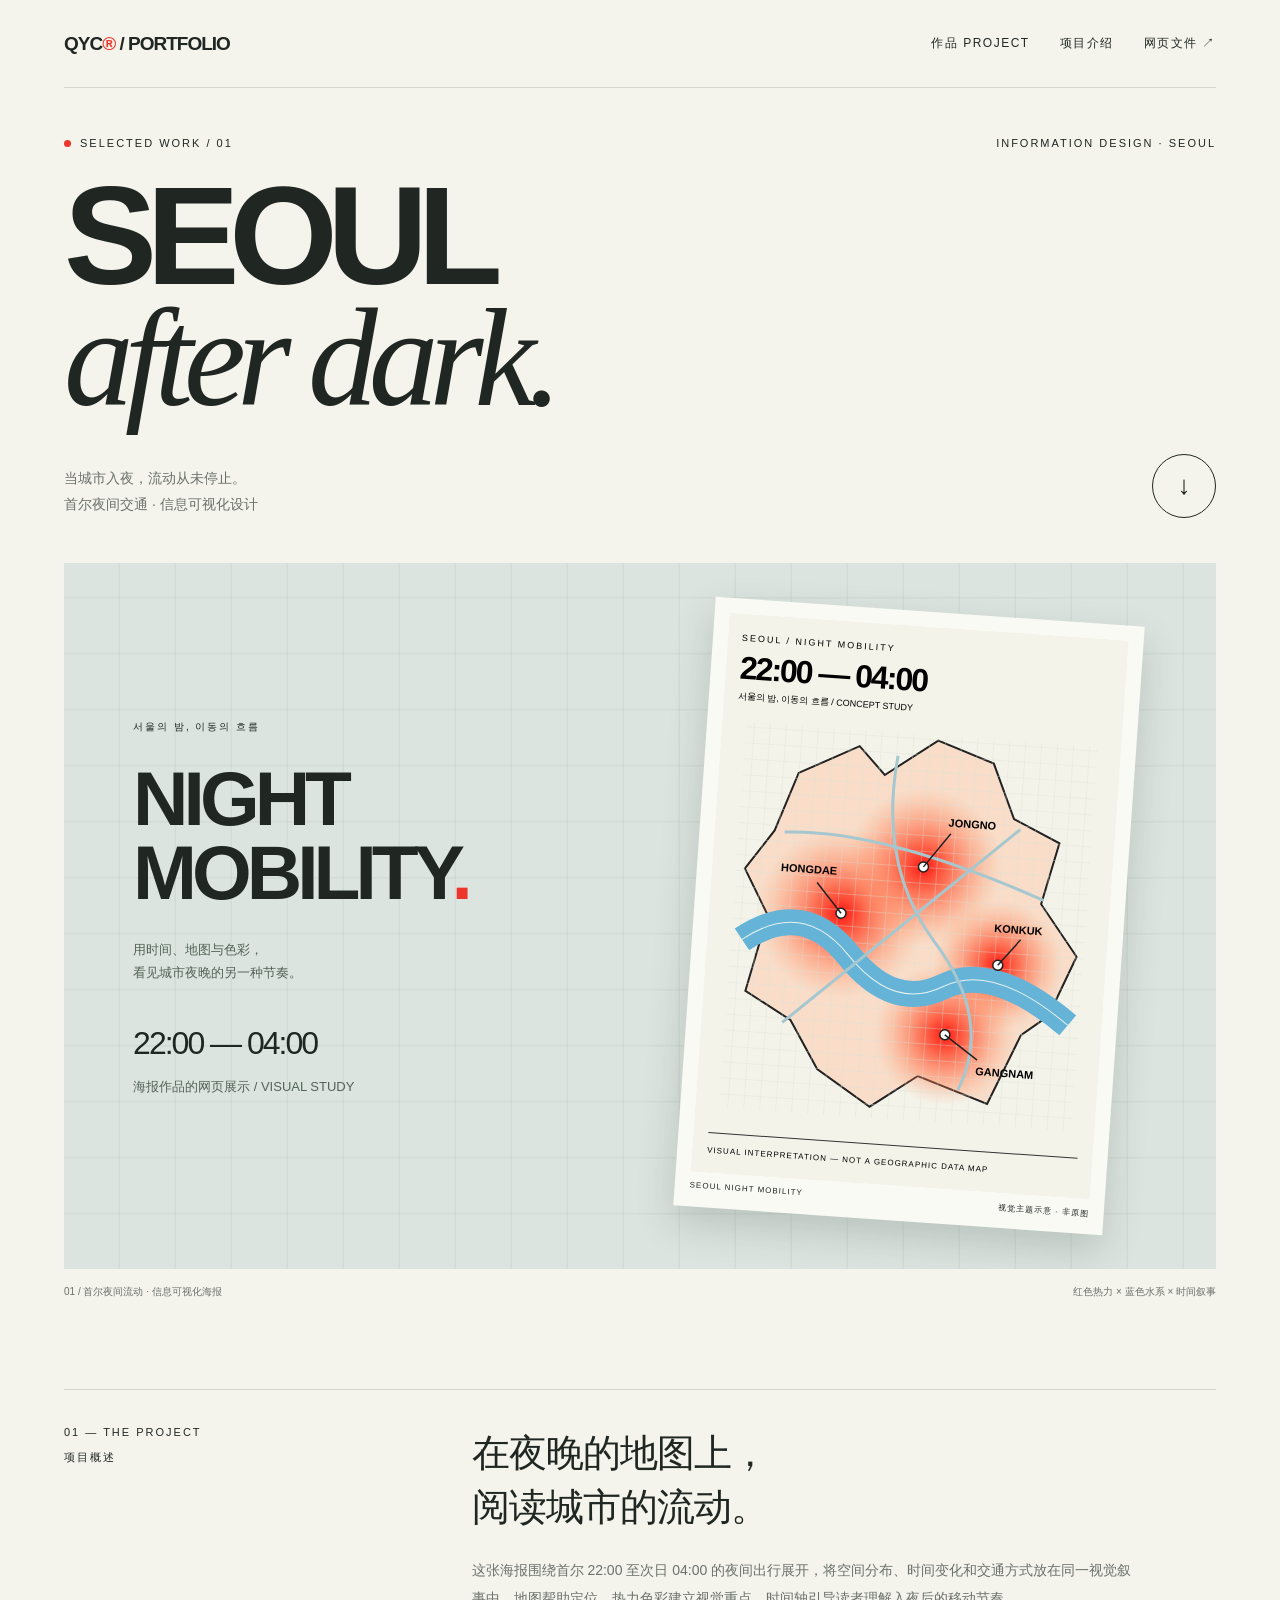
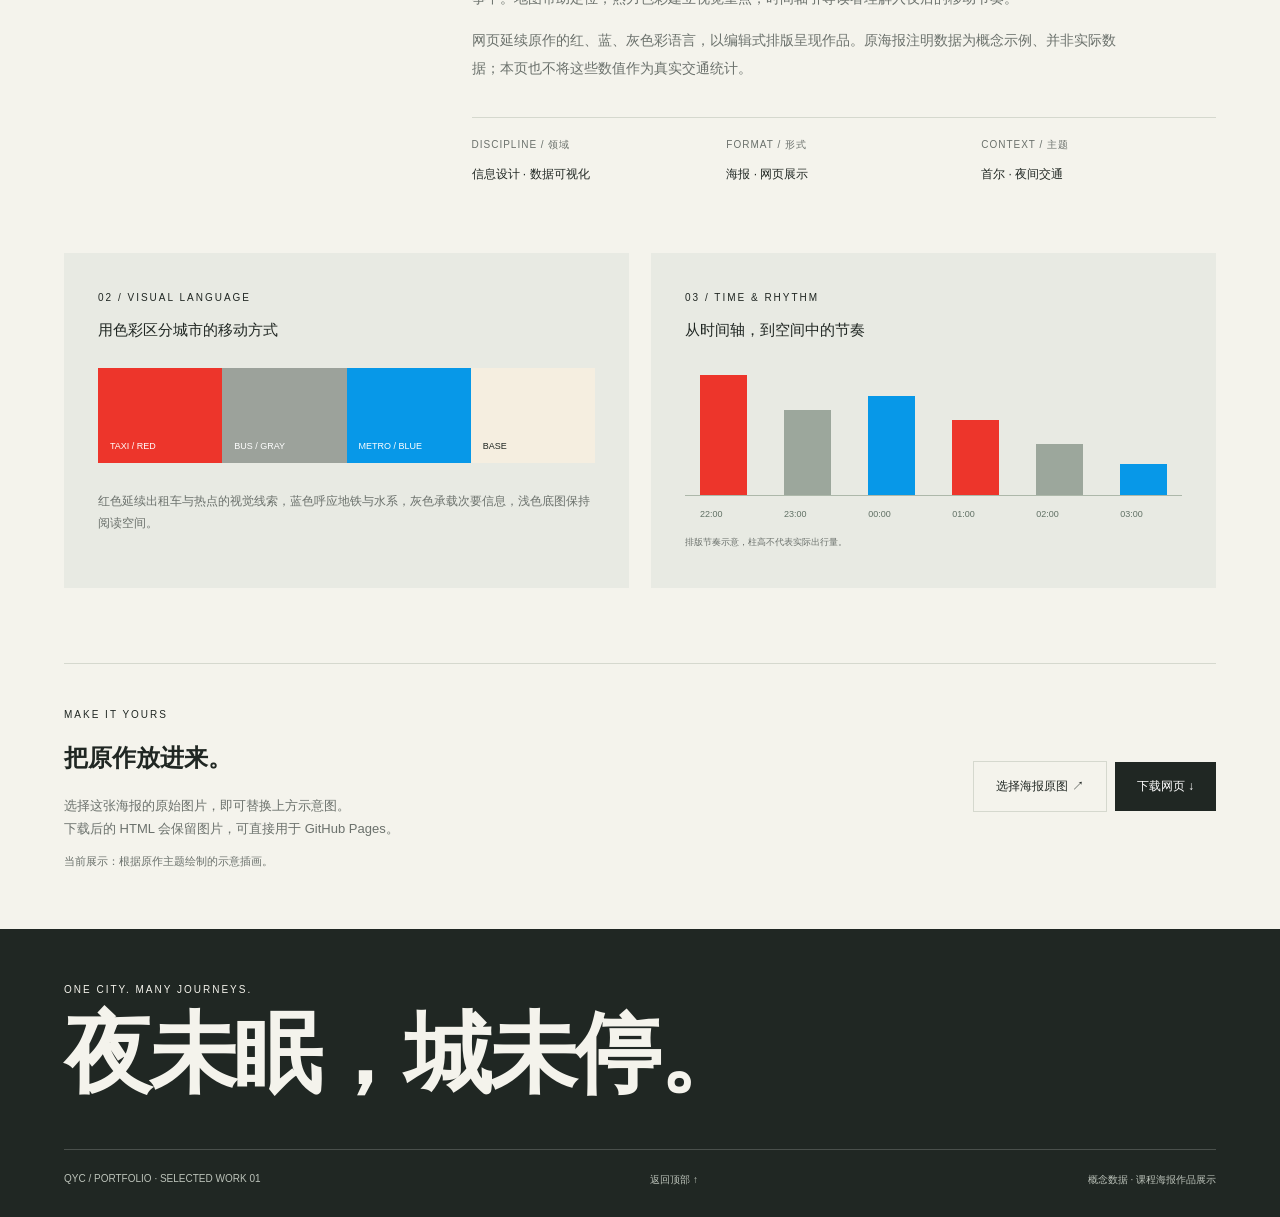
==== index.html @ 4b23d808 "Add files via upload" ====
<!DOCTYPE html>
<!-- saved from url=(0061)https://qyc-portfolio-studio.reliableporcupine1.chatgpt.site/ -->
<html lang="zh-CN"><head><meta http-equiv="Content-Type" content="text/html; charset=UTF-8"><meta name="viewport" content="width=device-width, initial-scale=1"><title>SEOUL AFTER DARK — 夜间流动研究</title><meta name="description" content="首尔夜间交通信息可视化设计作品：用地图、时间与视觉语言，观察城市入夜后的流动。"><style>
:root{--ink:#202723;--paper:#f4f3ec;--red:#ed352b;--muted:#6b716c;--line:#d5d8ce}*{box-sizing:border-box}html{scroll-behavior:smooth}body{margin:0;background:var(--paper);color:var(--ink);font-family:Arial,'Noto Sans SC','Microsoft YaHei',sans-serif}a{color:inherit;text-decoration:none}button{font:inherit;cursor:pointer}nav{height:88px;display:flex;align-items:center;justify-content:space-between;border-bottom:1px solid var(--line);margin:0 5%;font-size:12px;letter-spacing:1.5px}.brand{font-weight:900;font-size:19px;letter-spacing:-1px}.brand i{color:var(--red);font-style:normal}.links{display:flex;gap:30px}.wrap{max-width:1480px;margin:auto;padding:0 5%}.intro{display:flex;justify-content:space-between;margin:49px 0 25px;font-size:11px;letter-spacing:2px}.dot{display:inline-block;width:7px;height:7px;background:var(--red);border-radius:50%;margin-right:9px}h1{font-size:clamp(62px,10.9vw,166px);line-height:.87;letter-spacing:-.075em;font-weight:900;margin:27px 0 34px}h1 span{font-weight:400;font-family:Georgia,serif;font-style:italic;letter-spacing:-.065em}.hero-bottom{display:flex;justify-content:space-between;align-items:end;margin-bottom:45px}.hero-bottom p{font-size:14px;line-height:1.9;color:var(--muted);max-width:430px;margin:0}.round{border:1px solid var(--ink);border-radius:50%;width:64px;height:64px;display:grid;place-items:center;font-size:26px}.stage{position:relative;background:#dce4df;min-height:610px;display:grid;grid-template-columns:1fr 1fr;overflow:hidden;padding:48px 6%;gap:6%;align-items:center}.stage:before{content:'';position:absolute;inset:0;background:repeating-linear-gradient(0deg,transparent 0 54px,#aebdb038 55px 56px),repeating-linear-gradient(90deg,transparent 0 54px,#aebdb038 55px 56px)}.stage-copy{z-index:1}.small{font-size:10px;letter-spacing:2px;text-transform:uppercase}.stage h2{font-size:clamp(46px,6vw,85px);line-height:.96;letter-spacing:-5px;margin:28px 0}.stage h2 em{color:var(--red);font-style:normal}.stage p{font-size:13px;line-height:1.8;color:#536357;max-width:280px}.time{font-size:32px;letter-spacing:-2px;margin-top:40px}.poster{position:relative;z-index:1;background:#fafaf5;box-shadow:0 16px 38px #233b3230;padding:15px;transform:rotate(4deg);max-width:430px;width:100%;justify-self:center}.poster svg{display:block;width:100%;height:auto}.poster-foot{font-size:8px;display:flex;justify-content:space-between;padding-top:9px;letter-spacing:1px}.caption{display:flex;justify-content:space-between;font-size:10px;color:var(--muted);margin:16px 0 90px;gap:20px}.section{border-top:1px solid var(--line);padding:36px 0 70px;display:grid;grid-template-columns:1fr 2.2fr;gap:6%}.label{font-size:11px;letter-spacing:2px}.section h2{font-size:clamp(27px,3vw,42px);font-weight:500;letter-spacing:-1px;line-height:1.4;margin:0 0 23px}.section p{font-size:14px;line-height:2;color:var(--muted);max-width:660px}.meta{display:grid;grid-template-columns:repeat(3,1fr);border-top:1px solid var(--line);margin-top:35px;padding-top:20px;gap:20px}.meta small{display:block;color:var(--muted);font-size:10px;letter-spacing:1px;margin-bottom:12px}.meta strong{font-size:12px;font-weight:500}.panels{display:grid;grid-template-columns:1fr 1fr;gap:22px;margin-bottom:75px}.panel{background:#e8eae3;padding:34px;min-height:335px}.panel h3{font-size:15px;font-weight:500;margin:16px 0 6px}.panel p{font-size:12px;line-height:1.8;color:var(--muted)}.colors{display:flex;height:95px;margin:28px 0}.colors div{flex:1;display:flex;align-items:end;padding:12px;font-size:9px}.chart{height:150px;display:flex;align-items:end;gap:8%;padding:15px 15px 0;border-bottom:1px solid #adb8aa}.chart div{width:12%;background:var(--red);height:var(--h);transition:height .4s;position:relative}.chart div:after{content:attr(data-t);position:absolute;bottom:-24px;left:0;font-size:9px;color:#617165}.chart .gray{background:#9ca79c}.chart .blue{background:#0798e8}.chart-note{font-size:9px;margin-top:40px;color:var(--muted)}.tools{border-top:1px solid var(--line);padding:40px 0 60px;display:flex;justify-content:space-between;gap:30px;align-items:center}.tools p{font-size:13px;line-height:1.8;color:var(--muted)}.btn{background:var(--ink);color:white;border:0;padding:16px 22px;font-size:12px;display:inline-block}.btn.light{background:transparent;color:var(--ink);border:1px solid var(--line);margin-right:8px}footer{background:var(--ink);color:var(--paper);padding:55px 5% 30px}footer h2{font-size:clamp(38px,7vw,88px);letter-spacing:-3px;margin:0 0 35px}footer .base{display:flex;justify-content:space-between;border-top:1px solid #ffffff30;padding-top:23px;font-size:10px;color:#bbc2b9}.notice{font-size:11px;color:var(--muted)}#original{width:100%;display:none;cursor:zoom-in}dialog{border:0;background:#f4f3ec;padding:20px;max-width:90vw;max-height:94vh}dialog img{max-width:100%;max-height:80vh;object-fit:contain}dialog::backdrop{background:#112019b5}.close{display:block;margin:0 0 10px auto;border:0;background:transparent}a:focus-visible,button:focus-visible{outline:3px solid #0878e7;outline-offset:4px}@media(max-width:700px){nav{height:68px}.links{gap:15px;font-size:10px}.intro{margin-top:30px;font-size:9px}h1{margin:25px 0}.hero-bottom p{font-size:12px;max-width:265px}.round{width:45px;height:45px}.stage{grid-template-columns:1fr;padding:30px 9% 45px;gap:30px}.stage h2{letter-spacing:-2px;margin:20px 0}.time{margin-top:16px}.poster{max-width:300px}.caption{margin-bottom:50px;font-size:9px}.section{grid-template-columns:1fr;gap:25px;padding-bottom:40px}.meta{gap:10px}.panels{grid-template-columns:1fr;gap:15px;margin-bottom:45px}.tools{display:block}.tools .btn{margin-top:12px}footer .base{gap:20px} }
</style></head><body><nav><a href="https://qyc-portfolio-studio.reliableporcupine1.chatgpt.site/#" class="brand">QYC<i>®</i> / PORTFOLIO</a><div class="links"><a href="https://qyc-portfolio-studio.reliableporcupine1.chatgpt.site/#project">作品 PROJECT</a><a href="https://qyc-portfolio-studio.reliableporcupine1.chatgpt.site/#about">项目介绍</a><a href="https://qyc-portfolio-studio.reliableporcupine1.chatgpt.site/#files">网页文件 ↗</a></div></nav><main class="wrap"><div class="intro"><span><i class="dot"></i>SELECTED WORK / 01</span><span>INFORMATION DESIGN · SEOUL</span></div><h1>SEOUL<br><span>after dark.</span></h1><div class="hero-bottom"><p>当城市入夜，流动从未停止。<br>首尔夜间交通 · 信息可视化设计</p><a class="round" href="https://qyc-portfolio-studio.reliableporcupine1.chatgpt.site/#project" aria-label="查看项目">↓</a></div><section id="project" class="stage"><div class="stage-copy"><div class="small">서울의 밤, 이동의 흐름</div><h2>NIGHT<br>MOBILITY<span style="color:var(--red)">.</span></h2><p>用时间、地图与色彩，<br>看见城市夜晚的另一种节奏。</p><div class="time">22:00 — 04:00</div><p>海报作品的网页展示 / VISUAL STUDY</p></div><div class="poster"><img id="original" alt="用户上传的 SEOUL NIGHT MOBILITY 原始海报"><svg id="study" viewBox="0 0 400 560" role="img" aria-label="依据海报视觉主题制作的示意插画，非原始作品"><defs><pattern id="grid" width="16" height="16" patternUnits="userSpaceOnUse"><path d="M16 0H0V16" fill="none" stroke="#d6ded7" stroke-width=".7"></path></pattern><radialgradient id="heat"><stop stop-color="#ff1711"></stop><stop offset=".28" stop-color="#ff5034" stop-opacity=".85"></stop><stop offset="1" stop-color="#ffa06d" stop-opacity="0"></stop></radialgradient></defs><rect width="400" height="560" fill="#f4f3e9"></rect><text x="14" y="27" font-size="9" font-family="Arial" letter-spacing="2">SEOUL / NIGHT MOBILITY</text><text x="14" y="65" font-size="32" font-weight="bold" letter-spacing="-2">22:00 — 04:00</text><text x="14" y="85" font-size="9">서울의 밤, 이동의 흐름 / CONCEPT STUDY</text><path d="M80 155L139 124 166 151 217 113 274 132 298 186 345 207 331 269 370 319 346 380 320 401 291 472 220 449 174 483 119 449 89 402 42 376 59 299 33 254 60 214Z" fill="#f9ddc9" stroke="#222" stroke-width="2"></path><circle cx="132" cy="292" r="85" fill="url(#heat)"></circle><circle cx="211" cy="240" r="79" fill="url(#heat)"></circle><circle cx="292" cy="333" r="65" fill="url(#heat)"></circle><circle cx="244" cy="406" r="71" fill="url(#heat)"></circle><rect x="24" y="108" width="353" height="386" fill="url(#grid)"></rect><path d="M35 325Q93 280 142 333T239 358T366 388" stroke="#65b4d8" stroke-width="26" fill="none"></path><path d="M35 325Q93 280 142 333T239 358T366 388" stroke="#e7f0ef" stroke-width="1" fill="none"></path><g stroke="#a5c7cf" stroke-width="3" fill="none"><path d="M178 131Q165 242 228 315T261 460"></path><path d="M70 215Q167 205 333 265"></path><path d="M81 405L305 196"></path></g><g fill="#fff" stroke="#222" stroke-width="1.5"><circle cx="132" cy="292" r="5"></circle><path d="M132 292L106 263"></path><circle cx="211" cy="240" r="5"></circle><path d="M211 240L236 205"></path><circle cx="292" cy="333" r="5"></circle><path d="M292 333L313 306"></path><circle cx="244" cy="406" r="5"></circle><path d="M244 406L278 429"></path></g><g font-family="Arial" font-size="11" font-weight="bold"><text x="69" y="254">HONGDAE</text><text x="233" y="198">JONGNO</text><text x="286" y="300">KONKUK</text><text x="277" y="444">GANGNAM</text></g><path d="M15 520H385" stroke="#333"></path><text x="15" y="540" font-family="Arial" font-size="8" letter-spacing="1">VISUAL INTERPRETATION — NOT A GEOGRAPHIC DATA MAP</text></svg><div class="poster-foot"><span>SEOUL NIGHT MOBILITY</span><span id="poster-label">视觉主题示意 · 非原图</span></div></div></section><div class="caption"><span>01 / 首尔夜间流动 · 信息可视化海报</span><span>红色热力 × 蓝色水系 × 时间叙事</span></div><section id="about" class="section"><div class="label">01 — THE PROJECT<br><br>项目概述</div><div><h2>在夜晚的地图上，<br>阅读城市的流动。</h2><p>这张海报围绕首尔 22:00 至次日 04:00 的夜间出行展开，将空间分布、时间变化和交通方式放在同一视觉叙事中。地图帮助定位，热力色彩建立视觉重点，时间轴引导读者理解入夜后的移动节奏。</p><p>网页延续原作的红、蓝、灰色彩语言，以编辑式排版呈现作品。原海报注明数据为概念示例、并非实际数据；本页也不将这些数值作为真实交通统计。</p><div class="meta"><div><small>DISCIPLINE / 领域</small><strong>信息设计 · 数据可视化</strong></div><div><small>FORMAT / 形式</small><strong>海报 · 网页展示</strong></div><div><small>CONTEXT / 主题</small><strong>首尔 · 夜间交通</strong></div></div></div></section><div class="panels"><article class="panel"><span class="small">02 / VISUAL LANGUAGE</span><h3>用色彩区分城市的移动方式</h3><div class="colors"><div style="background:#ed352b;color:white">TAXI / RED</div><div style="background:#9ca29b;color:white">BUS / GRAY</div><div style="background:#0798e8;color:white">METRO / BLUE</div><div style="background:#f5eee0">BASE</div></div><p>红色延续出租车与热点的视觉线索，蓝色呼应地铁与水系，灰色承载次要信息，浅色底图保持阅读空间。</p></article><article class="panel"><span class="small">03 / TIME &amp; RHYTHM</span><h3>从时间轴，到空间中的节奏</h3><div class="chart" aria-label="视觉节奏示意，无统计意义"><div style="--h:90%" data-t="22:00"></div><div class="gray" style="--h:64%" data-t="23:00"></div><div class="blue" style="--h:74%" data-t="00:00"></div><div style="--h:56%" data-t="01:00"></div><div class="gray" style="--h:38%" data-t="02:00"></div><div class="blue" style="--h:23%" data-t="03:00"></div></div><div class="chart-note">排版节奏示意，柱高不代表实际出行量。</div></article></div><section class="tools" id="files"><div><span class="small">MAKE IT YOURS</span><h2>把原作放进来。</h2><p>选择这张海报的原始图片，即可替换上方示意图。<br>下载后的 HTML 会保留图片，可直接用于 GitHub Pages。</p><div class="notice" id="status" role="status">当前展示：根据原作主题绘制的示意插画。</div></div><div><input type="file" accept="image/*" id="upload" hidden=""><button class="btn light" id="choose">选择海报原图 ↗</button><button class="btn" id="download">下载网页 ↓</button></div></section></main><footer><div class="small">ONE CITY. MANY JOURNEYS.</div><h2>夜未眠，城未停。</h2><div class="base"><span>QYC / PORTFOLIO · SELECTED WORK 01</span><a href="https://qyc-portfolio-studio.reliableporcupine1.chatgpt.site/#">返回顶部 ↑</a><span>概念数据 · 课程海报作品展示</span></div></footer><dialog id="viewer"><button class="close" id="close">关闭 ✕</button><img id="large" alt="海报原图放大查看"></dialog><script>
const original=document.querySelector('#original'),study=document.querySelector('#study'),upload=document.querySelector('#upload');document.querySelector('#choose').onclick=()=>upload.click();upload.onchange=()=>{const f=upload.files[0];if(!f)return;if(!f.type.startsWith('image/'))return;if(f.size>20*1024*1024){document.querySelector('#status').textContent='请选择小于 20 MB 的图片。';return}const reader=new FileReader();reader.onload=()=>{original.src=reader.result;original.style.display='block';study.style.display='none';document.querySelector('#poster-label').textContent='原始海报 / ORIGINAL';document.querySelector('#status').textContent='原图已放入页面。点击“下载网页”即可保存完整版本。'};reader.readAsDataURL(f)};const viewer=document.querySelector('#viewer');original.onclick=()=>{document.querySelector('#large').src=original.src;viewer.showModal()};document.querySelector('#close').onclick=()=>viewer.close();viewer.addEventListener('click',e=>{if(e.target===viewer)viewer.close()});document.querySelector('#download').onclick=()=>{const clone=document.documentElement.cloneNode(true);clone.querySelector('#large').removeAttribute('src');clone.querySelector('#viewer').removeAttribute('open');const blob=new Blob(['<!doctype html>\n'+clone.outerHTML],{type:'text/html;charset=utf-8'}),url=URL.createObjectURL(blob),a=document.createElement('a');a.href=url;a.download='index.html';a.click();setTimeout(()=>URL.revokeObjectURL(url),2000)};
</script><script type="module">import { mountAutoSiteWidget } from "/_sites/dispatch-assets/sites-widget.js";mountAutoSiteWidget({"kind":"auto","toolbarOrigin":null,"viewerRemixEnabled":true,"invitationBanner":true,"mobileEnabled":false,"environment":"production","chatgptOrigin":"https://chatgpt.com","locale":"zh-CN","accountId":"personal","projectId":"appgprj_6af275ed1a448191bad3917b96fbde2e","projectTitle":"作品集 · Portfolio"});</script>
<div data-sites-widget="editor-composer" popover="manual"><template shadowrootmode="open"><style>
      
      :host {
        all: initial !important;
        display: block !important;
        inset: 0 !important;
        pointer-events: none !important;
        position: fixed !important;
        z-index: 2147483647 !important;
      }
    </style><style>._Button_milvu_1{--button-press-scale:.96;--button-surface-transition:background-color .15s ease, box-shadow .15s ease, transform .15s ease;--button-size:32px;--button-icon-size:18px;--button-gutter:12px;all:initial;box-sizing:border-box;color:var(--button-text-color);cursor:pointer;font:inherit;height:var(--button-size);padding:0 var(--button-gutter);-webkit-user-select:none;user-select:none;white-space:nowrap;flex-shrink:0;gap:6px;font-weight:500;display:inline-block;position:relative}._Button_milvu_1:before,._Button_milvu_1:after{border-radius:inherit;content:"";pointer-events:none;transition:var(--button-surface-transition);will-change:transform;position:absolute;inset:0}._Button_milvu_1:before{background:var(--button-background-color)}._Button_milvu_1:focus{outline:0}._Button_milvu_1:focus-visible:after{outline:2px solid var(--button-ring-color,currentColor);outline-offset:var(--button-ring-offset,2px)}._Button_milvu_1[data-size=lg]{--button-size:36px}._Button_milvu_1[data-icon-size=lg]{--button-icon-size:20px}._Button_milvu_1:where([data-pill]){padding-inline:calc(var(--button-gutter) * 1.33);border-radius:9999px}._Button_milvu_1[data-uniform]{width:var(--button-size);padding:0}._Button_milvu_1:where([data-variant=solid][data-color=primary]){--button-background-color:var(--lightningcss-light,#181818)var(--lightningcss-dark,#f3f3f3);--button-background-color-hover:var(--lightningcss-light,#303030)var(--lightningcss-dark,#ededed);--button-background-color-active:var(--lightningcss-light,#414141)var(--lightningcss-dark,#dcdcdc);--button-text-color:var(--lightningcss-light,#fff)var(--lightningcss-dark,#0d0d0d)}._Button_milvu_1:where([data-variant=solid][data-color=secondary]){--button-background-color:#fff;--button-background-color-hover:#f7f7f7;--button-background-color-active:#ededed;--button-text-color:#171717}._Button_milvu_1:where([data-variant=ghost]){--button-background-color:transparent;--button-background-color-hover:var(--lightningcss-light,#0d0d0d14)var(--lightningcss-dark,#ffffff1f);--button-background-color-active:var(--lightningcss-light,#0d0d0d1f)var(--lightningcss-dark,#ffffff29);--button-text-color:var(--lightningcss-light,#0d0d0d)var(--lightningcss-dark,#fff)}._Button_milvu_1:where([data-variant=ghost][data-color=secondary]){--button-text-color:var(--lightningcss-light,#5d5d5d)var(--lightningcss-dark,#afafaf)}._Button_milvu_1:not(:disabled):hover:before{background:var(--button-background-color-hover)}._Button_milvu_1:not(:disabled):active:before{background:var(--button-background-color-active);transform:scale(var(--button-press-scale))}._Button_milvu_1:not(:disabled):active:after{transform:scale(var(--button-press-scale))}._Button_milvu_1[data-disabled]{cursor:default;opacity:.32}._Button_milvu_1:disabled{cursor:default}._Button_milvu_1 svg:not([data-no-autosize]){height:var(--button-icon-size);width:var(--button-icon-size)}._ButtonInner_milvu_128{align-items:center;gap:inherit;justify-content:center;width:100%;height:100%;transition:opacity .15s .1s;display:flex;position:relative}._Button_milvu_1[data-loading] ._ButtonInner_milvu_128{opacity:0;transition:opacity .3s}._Button_milvu_1>._ButtonLoader_milvu_145{z-index:3;pointer-events:none;justify-content:center;align-items:center;display:flex;position:absolute;inset:0}._Button_milvu_1>._ButtonLoader_milvu_145[data-entering]{opacity:0}._Button_milvu_1>._ButtonLoader_milvu_145[data-exiting]{opacity:1}._Button_milvu_1>._ButtonLoader_milvu_145[data-entering-active],._Button_milvu_1>._ButtonLoader_milvu_145[data-entering][data-interrupted]{opacity:1;transition:opacity .15s}._Button_milvu_1>._ButtonLoader_milvu_145[data-exiting-active],._Button_milvu_1>._ButtonLoader_milvu_145[data-exiting][data-interrupted]{opacity:0;transition:opacity .15s}@media (prefers-reduced-motion:reduce){._Button_milvu_1:before,._Button_milvu_1:after,._Button_milvu_1 ._ButtonInner_milvu_128,._Button_milvu_1>._ButtonLoader_milvu_145{transition:none}}._LoadingIndicator_1mmfp_1{width:var(--indicator-size,1em);height:var(--indicator-size,1em);animation:_rotate_1mmfp_1 var(--indicator-rotate-duration,.8s) linear infinite;flex-shrink:0;transition:opacity .15s;display:inline-block;position:relative}._LoadingIndicator_1mmfp_1:before{border:var(--indicator-stroke,2px) solid var(--indicator-color,currentcolor);content:"";border-radius:50%;display:block;position:absolute;inset:0;-webkit-mask-image:conic-gradient(#0000,#000);mask-image:conic-gradient(#0000,#000)}._LoadingIndicator_1mmfp_1:after{width:var(--indicator-stroke,2px);height:var(--indicator-stroke,2px);margin-left:calc(var(--indicator-stroke,2px) * -1 / 2);background-color:var(--indicator-color,currentcolor);content:"";border-radius:100%;display:block;position:absolute;top:0;left:50%}@keyframes _rotate_1mmfp_1{0%{transform:rotate(0)}to{transform:rotate(1turn)}}._TransitionGroupChild_1d6a5_1{display:block}._Image_1l1xj_1{opacity:0;transition:opacity .3s var(--transition-ease-basic,ease);display:block}._Image_1l1xj_1[data-loaded]{opacity:1}@media (prefers-reduced-motion:reduce){._Image_1l1xj_1{transition:none}}._Tooltip_arpo7_1{border-radius:var(--tooltip-border-radius);max-width:300px;animation-name:_scale-in_arpo7_1;animation-duration:.25s;animation-timing-function:var(--cubic-enter);background:var(--tooltip-background-color);box-shadow:var(--tooltip-box-shadow);color:var(--tooltip-text-color);font-size:var(--tooltip-font-size);font-weight:var(--tooltip-font-weight);line-height:var(--tooltip-line-height);transform-origin:var(--radix-tooltip-content-transform-origin);transition:background-color .15s}._Tooltip_arpo7_1[data-state=closed]{animation:_scale-out_arpo7_1 .25s var(--cubic-enter)}._Tooltip_arpo7_1[data-clickable=false]{cursor:default}._Tooltip_arpo7_1[data-clickable=true]{cursor:pointer}@media (hover:hover){._Tooltip_arpo7_1[data-compact=true][data-clickable=true]:hover{background:var(--tooltip-compact-interactive-background-color-hover);color:var(--tooltip-compact-interactive-text-color-hover)}}._Tooltip_arpo7_1[data-gutter-size=sm]{padding:var(--tooltip-padding-sm)}._Tooltip_arpo7_1[data-gutter-size=md]{padding:var(--tooltip-padding-md)}._Tooltip_arpo7_1[data-gutter-size=lg]{padding:var(--tooltip-padding-lg)}._Tooltip_arpo7_1[data-compact=true]{padding:var(--tooltip-compact-padding);background:var(--tooltip-compact-background-color);color:var(--tooltip-compact-text-color);font-size:var(--tooltip-compact-font-size);font-weight:var(--tooltip-compact-font-weight)}@keyframes _scale-in_arpo7_1{0%{opacity:0;transform:scale(.95)}to{opacity:1;transform:scale(1)}}@keyframes _scale-out_arpo7_1{0%{opacity:1;transform:scale(1)}to{opacity:0;transform:scale(.97)}}._TriggerDecorator_arpo7_86{cursor:pointer;transition:text-decoration .2s var(--cubic-exit);-webkit-text-decoration:underline dotted #0000;text-decoration:underline dotted #0000;display:inline-flex}._TriggerDecorator_arpo7_86:focus{outline:0}._TriggerDecorator_arpo7_86[data-state*=open]{-webkit-text-decoration-color:var(--color-text-tertiary);text-decoration-color:var(--color-text-tertiary);transition-timing-function:var(--cubic-enter)}._Layout_1a5g1_1{flex-shrink:0;transition-property:height,width;display:block;position:relative}._Layout_1a5g1_1[data-clip=true]{overflow:hidden}._Layout_1a5g1_1[data-direction=in]{transition-delay:var(--tg-layout-enter-delay);transition-duration:var(--tg-layout-enter-duration);transition-timing-function:var(--tg-layout-enter-timing-function)}._Layout_1a5g1_1[data-direction=out]{transition-delay:var(--tg-layout-exit-delay);transition-duration:var(--tg-layout-exit-duration);transition-timing-function:var(--tg-layout-exit-timing-function)}._Layout_1a5g1_1[data-direction=move]{transition-delay:var(--tg-layout-move-delay);transition-duration:var(--tg-layout-move-duration);transition-timing-function:var(--tg-layout-move-timing-function)}._Layout_1a5g1_1[data-interrupted=true]{transition-delay:0s}._TransitionItem_1a5g1_34{will-change:var(--tg-will-change,auto);flex-shrink:0}._TransitionItem_1a5g1_34[data-entering],._TransitionItem_1a5g1_34[data-exiting]{width:100%;position:absolute;top:0;left:0}._Layout_1a5g1_1[data-dimension=width]>._TransitionItem_1a5g1_34[data-entering],._Layout_1a5g1_1[data-dimension=width]>._TransitionItem_1a5g1_34[data-exiting]{width:auto}._Layout_1a5g1_1[data-resize-contents][data-dimension=width]>._TransitionItem_1a5g1_34[data-entering]{width:100%}._Layout_1a5g1_1[data-item-anchor=end]>._TransitionItem_1a5g1_34[data-entering],._Layout_1a5g1_1[data-item-anchor=end]>._TransitionItem_1a5g1_34[data-exiting]{bottom:0;top:initial}._Layout_1a5g1_1[data-item-anchor=end][data-dimension=width]>._TransitionItem_1a5g1_34[data-entering],._Layout_1a5g1_1[data-item-anchor=end][data-dimension=width]>._TransitionItem_1a5g1_34[data-exiting]{left:initial;right:0}._Layout_1a5g1_1[data-item-anchor=center]>._TransitionItem_1a5g1_34:is([data-entering],[data-exiting]){top:50%;translate:0 -50%}._Layout_1a5g1_1[data-item-anchor=center][data-dimension=width]>._TransitionItem_1a5g1_34:is([data-entering],[data-exiting]){top:0;left:50%;translate:-50%}._TransitionItem_1a5g1_34[data-entering]{filter:var(--tg-initial-filter);opacity:var(--tg-initial-opacity);transform:var(--tg-initial-transform)}._TransitionItem_1a5g1_34[data-exiting]{filter:var(--tg-enter-filter);opacity:var(--tg-enter-opacity);transform:var(--tg-enter-transform)}._TransitionItem_1a5g1_34[data-entering-active],._TransitionItem_1a5g1_34[data-entering][data-interrupted]{filter:var(--tg-enter-filter);opacity:var(--tg-enter-opacity);transform:var(--tg-enter-transform);transition:opacity var(--tg-enter-duration) var(--tg-enter-timing-function) var(--tg-enter-delay), transform var(--tg-enter-duration) var(--tg-enter-timing-function) var(--tg-enter-delay), filter var(--tg-enter-duration) var(--tg-enter-timing-function) var(--tg-enter-delay)}._TransitionItem_1a5g1_34[data-exiting-active],._TransitionItem_1a5g1_34[data-exiting][data-interrupted]{filter:var(--tg-exit-filter);opacity:var(--tg-exit-opacity);transform:var(--tg-exit-transform);transition:opacity var(--tg-exit-duration) var(--tg-exit-timing-function) var(--tg-exit-delay), transform var(--tg-exit-duration) var(--tg-exit-timing-function) var(--tg-exit-delay), filter var(--tg-exit-duration) var(--tg-exit-timing-function) var(--tg-exit-delay)}._Theme_1ewnz_2{--lightningcss-light:initial;--lightningcss-dark: ;color-scheme:light dark;--cubic-enter:cubic-bezier(.19, 1, .22, 1);--cubic-exit:cubic-bezier(.8, 0, .4, 1);--tooltip-border-radius:9999px;--tooltip-background-color:#1d1d1d;--tooltip-text-color:#fff;--tooltip-box-shadow:0 4px 12px #0000001f;--tooltip-font-size:14px;--tooltip-font-weight:500;--tooltip-line-height:20px;--tooltip-padding-sm:8px 12px;--tooltip-padding-md:5px 12px;--tooltip-padding-lg:14px 18px;--tooltip-compact-padding:2px 8px;--tooltip-compact-background-color:var(--lightningcss-light,#303030)var(--lightningcss-dark,#afafaf);--tooltip-compact-text-color:var(--lightningcss-light,#fff)var(--lightningcss-dark,#0d0d0d);--tooltip-compact-interactive-background-color-hover:var(--lightningcss-light,#414141)var(--lightningcss-dark,#8f8f8f);--tooltip-compact-interactive-text-color-hover:var(--lightningcss-light,#fff)var(--lightningcss-dark,#0d0d0d);--tooltip-compact-font-size:14px;--tooltip-compact-font-weight:400;font-family:ui-sans-serif,-apple-system,BlinkMacSystemFont,Segoe UI,sans-serif}@media (prefers-color-scheme:dark){._Theme_1ewnz_2{--lightningcss-light: ;--lightningcss-dark:initial}}._Portal_1ewnz_35{pointer-events:none;z-index:2147483647;position:relative}._Tooltip_1ewnz_41{box-sizing:border-box;cursor:default;letter-spacing:0;pointer-events:auto;text-align:center;border:1px solid #ffffff1f}._SharingTooltip_1ewnz_51{--tooltip-border-radius:14px;--tooltip-background-color:var(--tooltip-compact-background-color);--tooltip-text-color:var(--tooltip-compact-text-color);text-wrap:pretty}._HideHint_1ewnz_58{--tooltip-border-radius:14px;--tooltip-padding-md:10px 12px;pointer-events:auto;text-align:left;border:0;width:280px}._SharingHint_1ewnz_68,._SharingHint_1ewnz_68>span{overflow-wrap:anywhere;display:block}._HideHintContent_1ewnz_74{align-items:center;gap:12px;display:flex}._HideHintText_1ewnz_80{flex:1;min-width:0}._Shortcut_1ewnz_85{flex-shrink:0;gap:4px;display:inline-flex}._Shortcut_1ewnz_85 kbd{box-sizing:border-box;font:inherit;background:#ffffff17;border:1px solid #ffffff24;border-radius:5px;justify-content:center;align-items:center;min-width:22px;height:22px;padding:0 4px;font-size:12px;display:inline-flex;box-shadow:0 1px 1px #ffffff1f}@media (prefers-reduced-motion:reduce){._Portal_1ewnz_35 ._Tooltip_1ewnz_41[data-state]{animation:none}}._Widget_1nh4p_1,._Widget_1nh4p_1 *,._Widget_1nh4p_1 :before,._Widget_1nh4p_1 :after{box-sizing:border-box}._Widget_1nh4p_1{--button-ring-color:#171717;--button-ring-offset:3px;--widget-surface:#ffffffc7;--widget-surface-highlight:#ffffffc7;--widget-text:#171717;--widget-text-secondary:#444;--widget-text-tertiary:var(--lightningcss-light,#8f8f8f)var(--lightningcss-dark,#afafaf);--widget-placeholder:#777;--widget-border:#0d0d0d1f;--widget-border-highlight:#0d0d0d2e;--widget-control-hover:#0d0d0d0f;--widget-control-active:#0d0d0d1a;--widget-shadow:#00000024;all:initial;box-sizing:border-box;color:var(--widget-text);--lightningcss-light:initial;--lightningcss-dark: ;color-scheme:light dark;pointer-events:auto;z-index:2147483647;font-family:ui-sans-serif,-apple-system,BlinkMacSystemFont,Segoe UI,sans-serif;position:fixed}@media (prefers-color-scheme:dark){._Widget_1nh4p_1{--lightningcss-light: ;--lightningcss-dark:initial}}._Widget_1nh4p_1{pointer-events:none;bottom:auto;right:auto}._Widget_1nh4p_1[data-snapping]{transition:left var(--widget-snap-duration) cubic-bezier(.2, .8, .2, 1), top var(--widget-snap-duration) cubic-bezier(.2, .8, .2, 1)}._LandingShadow_1nh4p_46{box-sizing:border-box;pointer-events:none;z-index:2147483646;background:#64748b29;border-radius:18px;position:fixed;box-shadow:0 4px 20px #00000014}._WidgetEntrance_1nh4p_56[data-entering]{opacity:0;transform:translateY(4px)}._WidgetEntrance_1nh4p_56[data-entering-active]{opacity:1;transition:opacity .18s cubic-bezier(.19,1,.22,1),transform .18s cubic-bezier(.19,1,.22,1);transform:translateY(0)}._WidgetExit_1nh4p_69[data-exiting]{opacity:0}._WidgetExit_1nh4p_69{contain:paint;pointer-events:none;z-index:2147483647;position:fixed;inset:0}._Widget_1nh4p_1[data-tucked] ._Shell_1nh4p_82{width:64px;height:64px;transform:translate(var(--tuck-x), var(--tuck-y));border-radius:32px}._Widget_1nh4p_1[data-peek-phase=expanded] ._Shell_1nh4p_82{width:88px;height:88px;transform:translate(calc(var(--tuck-x) - 12px), calc(var(--tuck-y) - 12px));--widget-morph-easing:cubic-bezier(.2, 1.4, .4, 1);border-radius:32px}._Widget_1nh4p_1[data-quiet-tuck] ._Shell_1nh4p_82{--widget-morph-duration:.22s;--widget-morph-easing:ease}._Widget_1nh4p_1[data-peek-phase=away] ._Shell_1nh4p_82{transform:translate(calc(var(--tuck-x) + var(--corner-x-direction) * 80px), calc(var(--tuck-y) + var(--corner-y-direction) * 80px));--widget-morph-duration:.36s;--widget-morph-easing:cubic-bezier(.55, 0, .85, .4)}._Widget_1nh4p_1[data-peek-phase=tucked]:not([data-quiet-tuck]) ._ToolbarPanel_1nh4p_115 ._Shell_1nh4p_82{--widget-morph-duration:.15s;--widget-morph-easing:ease-out}._ShellControls_1nh4p_120{width:max-content;transition:opacity .12s .14s}._Widget_1nh4p_1[data-tucked] ._ShellControls_1nh4p_120{opacity:0;transition:opacity .1s}._Launcher_1nh4p_130{cursor:pointer;font:inherit;color:var(--widget-text);white-space:nowrap;-webkit-user-select:none;user-select:none;z-index:1;background:0 0;border:0;justify-content:center;align-items:center;gap:12px;min-width:137px;height:36px;padding:0 40px;font-size:13px;font-weight:400;display:inline-flex}._LauncherRow_1nh4p_153{position:relative}._LauncherLabel_1nh4p_157{line-height:20px;display:inline-block}._Widget_1nh4p_1[data-dragging] ._Launcher_1nh4p_130{cursor:grabbing}._CornerTarget_1nh4p_167{cursor:pointer;pointer-events:auto;touch-action:none;z-index:2147483647;background:0 0;border:0;width:44px;height:44px;padding:0;position:fixed}._CornerTarget_1nh4p_167:hover,._CornerTarget_1nh4p_167:focus-visible{width:52px;height:52px}._CornerTarget_1nh4p_167:focus-visible{outline:2px solid var(--button-ring-color);outline-offset:-3px}._Widget_1nh4p_1[data-corner=top-left] ._CornerTarget_1nh4p_167{border-radius:0 0 32px;top:0;left:0}._Widget_1nh4p_1[data-corner=top-right] ._CornerTarget_1nh4p_167{border-radius:0 0 0 32px;top:0;right:0}._Widget_1nh4p_1[data-corner=bottom-left] ._CornerTarget_1nh4p_167{border-radius:0 32px 0 0;bottom:0;left:0}._Widget_1nh4p_1[data-corner=bottom-right] ._CornerTarget_1nh4p_167{border-radius:32px 0 0;bottom:0;right:0}._Widget_1nh4p_1[data-corner=bottom-center] ._CornerTarget_1nh4p_167{border-radius:32px 32px 0 0;bottom:0;left:50%;transform:translate(-50%)}._Panel_1nh4p_203 ._LogoButton_1nh4p_203[data-variant][data-color]{--button-background-color-hover:var(--widget-control-hover);--button-background-color-active:var(--widget-control-active);--button-text-color:var(--widget-text);--button-size:28px;z-index:2;position:absolute;top:4px;left:4px}._LogoButton_1nh4p_203:focus-visible:before{background:var(--button-background-color-hover)}._Shell_1nh4p_82{--widget-morph-duration:.42s;--widget-morph-easing:cubic-bezier(.4, 0, .2, 1);pointer-events:auto;width:var(--widget-surface-width,137px);height:var(--widget-surface-height,36px);transition:transform var(--widget-morph-duration) var(--widget-morph-easing), width var(--widget-morph-duration) var(--widget-morph-easing), height var(--widget-morph-duration) var(--widget-morph-easing), border-radius var(--widget-morph-duration) var(--widget-morph-easing), opacity .15s ease;border-radius:18px;position:relative;transform:translate(0)}._Panel_1nh4p_203[data-expanded] ._Shell_1nh4p_82,._WidgetEntrance_1nh4p_56[data-entering] ._ToolbarPanel_1nh4p_115 ._Shell_1nh4p_82{transition:none}._Widget_1nh4p_1:not([data-tucked]) ._Shell_1nh4p_82:has(._ShellContent_1nh4p_248[data-entering],._ShellContent_1nh4p_248[data-exiting]){transition-property:transform,border-radius,opacity}._ShellLayout_1nh4p_252{border-radius:inherit;width:max-content;min-height:36px;transition-property:width}._ShellContent_1nh4p_248{z-index:1;min-height:36px;position:relative}._Widget_1nh4p_1[data-corner^=top] ._ShellContent_1nh4p_248:is([data-entering],[data-exiting]){top:0;bottom:auto}._Widget_1nh4p_1[data-corner^=bottom] ._ShellContent_1nh4p_248:is([data-entering],[data-exiting]){top:auto;bottom:0}._ShellContent_1nh4p_248[data-exiting],._ShellContent_1nh4p_248[data-exiting] *{pointer-events:none}._Shell_1nh4p_82:before{-webkit-backdrop-filter:var(--sites-toolbar-backdrop-filter,blur(18px) saturate(1.25));backdrop-filter:var(--sites-toolbar-backdrop-filter,blur(18px) saturate(1.25));background:var(--sites-toolbar-glass,var(--widget-surface));border-radius:inherit;box-shadow:0 0 0 1px var(--widget-border), 0 10px 30px var(--widget-shadow), 0 2px 6px #00000014;content:"";pointer-events:none;will-change:transform;transition:background-color .15s,box-shadow .15s,transform .15s;position:absolute;inset:0}._Shell_1nh4p_82:hover:before,._Shell_1nh4p_82:focus-within:before{background:var(--sites-toolbar-glass,var(--widget-surface-highlight))}._Shell_1nh4p_82:after{border-radius:inherit;content:"";pointer-events:none;transition:transform .15s;position:absolute;inset:0}._Panel_1nh4p_203:not([data-expanded]) ._Shell_1nh4p_82:has(._Launcher_1nh4p_130:focus-visible):after{outline:2px solid var(--button-ring-color);outline-offset:var(--button-ring-offset)}._Shell_1nh4p_82:has(._Launcher_1nh4p_130:active):before{transform:scale(.98)}._Shell_1nh4p_82:has(._Launcher_1nh4p_130:active):after{transform:scale(.98)}._LauncherLogo_1nh4p_325{flex:none;width:18px;height:18px;display:block}._LauncherLogo_1nh4p_325[data-entering] img[data-loaded]{transform-origin:50%;animation:.7s cubic-bezier(.22,1,.36,1) both _blossomEntrance_1nh4p_1}@keyframes _blossomEntrance_1nh4p_1{0%{transform:rotate(-60deg)scale(.9)}to{transform:rotate(0)scale(1)}}._Panel_1nh4p_203{--widget-panel-width:min(var(--widget-composer-width,360px), calc(100vw - 48px));width:var(--widget-panel-width);flex-direction:column;align-items:flex-start;display:flex;position:relative}._Panel_1nh4p_203:is(:lang(ae),:lang(ar),:lang(arc),:lang(bcc),:lang(bqi),:lang(ckb),:lang(dv),:lang(fa),:lang(glk),:lang(he),:lang(ku),:lang(mzn),:lang(nqo),:lang(pnb),:lang(ps),:lang(sd),:lang(ug),:lang(ur),:lang(yi)){align-items:flex-end}._Composer_1nh4p_357{min-height:36px;width:var(--widget-panel-width);background:0 0;grid-template-columns:minmax(0,1fr) 24px;align-items:end;gap:8px;padding:6px;display:grid;overflow:hidden}._ShellLayout_1nh4p_252[data-resize-contents] ._Composer_1nh4p_357{width:100%}._Textarea_1nh4p_373{all:initial;box-sizing:border-box;color:var(--widget-text);-webkit-font-smoothing:antialiased;-moz-osx-font-smoothing:grayscale;resize:none;align-self:center;width:calc(100% - 12px);height:24px;min-height:24px;max-height:180px;margin-left:12px;padding:3px 0;font-family:inherit;font-size:14px;font-weight:400;line-height:18px;transition:none;display:block;overflow-y:auto}._Textarea_1nh4p_373::placeholder{color:var(--widget-placeholder);opacity:1}._Textarea_1nh4p_373:placeholder-shown{white-space:pre;overflow-x:hidden}._Textarea_1nh4p_373:focus{outline:0}._ComposerFooter_1nh4p_411{justify-content:flex-end;gap:4px;display:flex}._ComposerTooltip_1nh4p_417{--tooltip-border-radius:12px;--tooltip-background-color:var(--tooltip-compact-background-color);--tooltip-text-color:var(--tooltip-compact-text-color)}._ComposerArrow_1nh4p_423{transition:transform .16s ease-out;transform:rotate(0)}._ComposerArrow_1nh4p_423[data-open]{transform:rotate(45deg)}@media (prefers-reduced-motion:reduce){._ComposerArrow_1nh4p_423{transition:none}}._Panel_1nh4p_203 ._SendButton_1nh4p_436[data-variant][data-color]{--button-size:24px;--button-icon-size:16px;align-self:end}:where(._Widget_1nh4p_1:not([data-tucked])) ._ToolbarPanel_1nh4p_115 ._Shell_1nh4p_82{border-radius:22px;height:auto}._ToolbarPanel_1nh4p_115 ._ShellLayout_1nh4p_252[data-resize-contents]>._ShellContent_1nh4p_248[data-entering]{position:relative}._ToolbarPanel_1nh4p_115 ._ShellContent_1nh4p_248[data-exiting]:has(._Composer_1nh4p_357){width:100%}._ToolbarPanel_1nh4p_115 ._ShellContent_1nh4p_248[data-exiting]:has(._Composer_1nh4p_357) ._Composer_1nh4p_357{width:100%}._ToolbarPanel_1nh4p_115 ._Composer_1nh4p_357{grid-template-columns:minmax(0,1fr) 28px;padding:8px}._ToolbarPanel_1nh4p_115 ._Textarea_1nh4p_373{height:28px;min-height:28px;padding-block:4px;font-size:15px;line-height:20px}._ToolbarPanel_1nh4p_115 ._SendButton_1nh4p_436[data-variant][data-color]{--button-size:28px;--button-icon-size:16px;--button-background-color:var(--lightningcss-light,#171717)var(--lightningcss-dark,#f3f3f3);--button-background-color-hover:var(--lightningcss-light,#303030)var(--lightningcss-dark,#e5e5e5);--button-background-color-active:var(--lightningcss-light,#444)var(--lightningcss-dark,#d4d4d4);--button-text-color:var(--lightningcss-light,#fff)var(--lightningcss-dark,#171717)}._Launcher_1nh4p_130:focus{outline:0}._Panel_1nh4p_203 ._LauncherDismissButton_1nh4p_491[data-variant][data-color]{--button-background-color-hover:var(--widget-control-hover);--button-background-color-active:var(--widget-control-active);--button-text-color:var(--widget-text-tertiary);--button-size:28px;--button-icon-size:16px;opacity:0;pointer-events:none;z-index:2;transition:opacity 80ms;position:absolute;bottom:4px;right:4px}._LauncherDismissButton_1nh4p_491:focus-visible:before{background:var(--button-background-color-hover)}._Panel_1nh4p_203:not([data-expanded]) ._LauncherDismissButton_1nh4p_491[data-variant][data-color]{opacity:1;pointer-events:auto}._Panel_1nh4p_203:not([data-expanded]) ._Shell_1nh4p_82:has(._ShellContent_1nh4p_248[data-entering]) ._LauncherDismissButton_1nh4p_491[data-variant][data-color]{opacity:0;pointer-events:none}@media (prefers-reduced-motion:reduce){._WidgetEntrance_1nh4p_56[data-entering]{opacity:1;transition:none;transform:none}._Widget_1nh4p_1[data-snapping],._LauncherLogo_1nh4p_325[data-entering] img[data-loaded],._Widget_1nh4p_1[data-tucked] ._Shell_1nh4p_82,._Widget_1nh4p_1[data-peek-phase] ._Shell_1nh4p_82,._Widget_1nh4p_1[data-quiet-tuck] ._Shell_1nh4p_82,._ShellControls_1nh4p_120,._Widget_1nh4p_1[data-tucked] ._ShellControls_1nh4p_120,._Composer_1nh4p_357,._Launcher_1nh4p_130,._Launcher_1nh4p_130:before,._Shell_1nh4p_82,._ShellLayout_1nh4p_252,._Shell_1nh4p_82:before,._Shell_1nh4p_82:after,._Panel_1nh4p_203 ._LauncherDismissButton_1nh4p_491[data-variant][data-color],._Textarea_1nh4p_373{transition:none;animation:none}}@media (hover:hover){._Shell_1nh4p_82:hover{--widget-border:var(--widget-border-highlight)}}@media (prefers-color-scheme:dark){._Widget_1nh4p_1{--button-ring-color:#fff;--widget-surface:#282828c2;--widget-surface-highlight:#383838c2;--widget-text:#f5f5f5;--widget-text-secondary:#d0d0d0;--widget-placeholder:#aaa;--widget-border:#ffffff24;--widget-border-highlight:#ffffff38;--widget-control-hover:#ffffff1a;--widget-control-active:#ffffff29;--widget-shadow:#0000004d}._LauncherLogo_1nh4p_325{filter:invert()}}@media (max-width:520px){._Textarea_1nh4p_373{font-size:16px}._Panel_1nh4p_203{--widget-panel-width:calc(100vw - 32px)}}._Shell_1nh4p_82:has([data-toolbar-menu-mounted]):before{visibility:hidden}._Shell_1nh4p_82:has([data-toolbar-menu-mounted]):after{visibility:hidden}._SharingClose_1nh4p_593{gap:12px;min-width:0;padding-block:0;padding-inline:10px 16px}._SharingClose_1nh4p_593 svg{width:16px;height:16px}._Shell_1nh4p_82:has(._SharingClose_1nh4p_593):before{background:var(--sites-toolbar-action-glass)}._Shell_1nh4p_82:has(._SharingClose_1nh4p_593:active):before{transform:scale(.94)}._Shell_1nh4p_82:has(._SharingClose_1nh4p_593:active):after{transform:scale(.94)}._Shell_1nh4p_82:has([data-menu-open]){pointer-events:none}._Widget_1lfcb_1{--safe-top:env(safe-area-inset-top,0px);--safe-right:env(safe-area-inset-right,0px);--safe-bottom:env(safe-area-inset-bottom,0px);--safe-left:env(safe-area-inset-left,0px);pointer-events:auto;width:max-content;max-width:calc(100vw - 32px);height:52px}._Widget_1lfcb_1[data-mobile-widget-menu-open]{pointer-events:none}._Widget_1lfcb_1[data-mobile-widget-snapping]{transition:left var(--widget-snap-duration) cubic-bezier(.2, .8, .2, 1), top var(--widget-snap-duration) cubic-bezier(.2, .8, .2, 1)}@media (prefers-reduced-motion:reduce){._Widget_1lfcb_1[data-mobile-widget-snapping]{transition:none}}._Launcher_1lfcb_27,._Action_1lfcb_28,._EditAction_1lfcb_29,._MoreAction_1lfcb_30{-webkit-tap-highlight-color:transparent;-webkit-touch-callout:none;-webkit-user-select:none;user-select:none}._Launcher_1lfcb_27:before,._Menu_1lfcb_39:before{border:1px solid var(--widget-border);-webkit-backdrop-filter:blur(18px)saturate(1.25);backdrop-filter:blur(18px)saturate(1.25);background:var(--widget-surface);box-shadow:0 4px 20px var(--widget-shadow);color:var(--widget-text)}._Launcher_1lfcb_27{cursor:grab;isolation:isolate;touch-action:none;border-radius:26px;grid-template-columns:44px minmax(0,1fr) 44px;align-items:center;height:52px;padding:4px;transition:opacity .14s .11s;display:grid;position:relative}._Launcher_1lfcb_27:before{z-index:-1;border-radius:inherit;content:"";pointer-events:none;transition:transform var(--press-duration,.24s) ease-out;position:absolute;inset:0}:where(._Widget_1lfcb_1[data-mobile-widget-pressed]) ._Launcher_1lfcb_27:before{--press-duration:.1s;transform:scale(.96)}:where(._Widget_1lfcb_1[data-mobile-widget-menu-open]) ._Launcher_1lfcb_27{opacity:0;pointer-events:none;transition-duration:80ms;transition-delay:0s}:where(._Widget_1lfcb_1[data-mobile-widget-menu-mounted]) ._Launcher_1lfcb_27:before{visibility:hidden}._Launcher_1lfcb_27 img{pointer-events:none;justify-self:center}@media (prefers-color-scheme:dark){._Launcher_1lfcb_27 img{filter:invert()}}:where(._Widget_1lfcb_1[data-mobile-widget-dragging]) ._Launcher_1lfcb_27{cursor:grabbing}@media (prefers-reduced-motion:reduce){._Launcher_1lfcb_27,._Launcher_1lfcb_27:before{transition:none}}._EditAction_1lfcb_29,._MoreAction_1lfcb_30{min-width:44px;height:44px;color:inherit;cursor:pointer;font:inherit;background:0 0;border:0;border-radius:22px;justify-content:center;align-items:center;padding:0;font-size:16px;line-height:20px;text-decoration:none;display:flex}._EditAction_1lfcb_29{overflow-wrap:anywhere;text-align:center;min-width:0;padding:0 8px}._MoreAction_1lfcb_30{color:var(--widget-text-tertiary)}._MoreAction_1lfcb_30 svg{width:24px;height:24px}._Menu_1lfcb_39{--surface-easing:cubic-bezier(.2, .8, .2, 1);--surface-duration:.25s;--surface-inset:var(--closed-top) var(--closed-right) var(--closed-bottom) var(--closed-left);--surface-radius:26px;z-index:2147483646;opacity:0;pointer-events:none;border-radius:24px;width:min(200px,100vw - 32px);max-width:calc(100vw - 32px);padding:0;display:block;position:relative}._Menu_1lfcb_39:focus{outline:none}._Menu_1lfcb_39:before{inset:var(--surface-inset);border-radius:var(--surface-radius);content:"";pointer-events:none;transition:inset var(--surface-duration) var(--surface-easing), border-radius var(--surface-duration) var(--surface-easing);position:absolute}._Menu_1lfcb_39[data-mobile-widget-positioned]{opacity:1;pointer-events:auto}._Menu_1lfcb_39[data-mobile-widget-positioned][data-state=open]{--surface-duration:.38s;--surface-inset:0px;--surface-radius:24px}._Menu_1lfcb_39[data-state=closed]{animation:_menu-exit_1lfcb_1 var(--surface-duration) both;pointer-events:none}@media (prefers-reduced-motion:reduce){._Menu_1lfcb_39[data-state=closed],._Menu_1lfcb_39:before{transition:none;animation:none}}._Actions_1lfcb_204{clip-path:inset(var(--surface-inset) round var(--surface-radius));opacity:0;transition:clip-path var(--surface-duration) var(--surface-easing), opacity 60ms ease;flex-direction:column;padding:8px;display:flex;position:relative}:where(._Menu_1lfcb_39[data-mobile-widget-positioned][data-state=open]) ._Actions_1lfcb_204{opacity:1;transition:clip-path var(--surface-duration) var(--surface-easing), opacity .18s ease 80ms}@media (prefers-reduced-motion:reduce){._Actions_1lfcb_204{transition:none}}@keyframes _menu-exit_1lfcb_1{0%,to{visibility:visible}}._Action_1lfcb_28{min-height:48px;color:inherit;cursor:pointer;font:inherit;overflow-wrap:anywhere;text-align:start;background:0 0;border:0;border-radius:20px;align-items:center;gap:12px;padding:10px 12px;font-size:16px;text-decoration:none;display:flex}._Action_1lfcb_28 svg{flex:none;width:20px;height:20px}._Action_1lfcb_28:active{background:var(--widget-control-active)}@media (hover:hover){._Action_1lfcb_28:hover{background:var(--widget-control-hover)}}._Action_1lfcb_28:focus-visible,._EditAction_1lfcb_29:focus-visible,._MoreAction_1lfcb_30:focus-visible{outline:2px solid var(--button-ring-color);outline-offset:2px}._Launcher_6xtjb_1,._Launcher_6xtjb_1[data-mobile]{cursor:grab;-webkit-user-select:none;user-select:none;align-items:center;gap:4px;width:max-content;max-width:calc(100vw - 48px);height:36px;padding:4px;transition:opacity .22s 60ms;display:flex}:is(._Launcher_6xtjb_1,._Launcher_6xtjb_1[data-mobile]):active{cursor:grabbing}:is(._Launcher_6xtjb_1,._Launcher_6xtjb_1[data-mobile])[data-menu-open]{opacity:0;pointer-events:none;transition-duration:80ms;transition-delay:0s}@media (prefers-reduced-motion:reduce){._Launcher_6xtjb_1,._Launcher_6xtjb_1[data-mobile]{transition:none}}._Launcher_6xtjb_1 ._Logo_6xtjb_32{place-items:center;width:28px;height:28px;display:grid}._Divider_6xtjb_38{background:var(--widget-border);flex:none;width:1px;height:12px}@media (hover:hover){._Launcher_6xtjb_1:has(._Shortcut_6xtjb_45:hover) ._Divider_6xtjb_38{opacity:0}._Divider_6xtjb_38:has(+._More_6xtjb_46:hover){opacity:0}}._Ghost_6xtjb_50[data-variant=ghost]{--button-background-color-hover:var(--lightningcss-light,#0000000f)var(--lightningcss-dark,#ffffff1f);--button-background-color-active:var(--lightningcss-light,#0000001a)var(--lightningcss-dark,#ffffff2e);--button-text-color:var(--widget-text)}._Ghost_6xtjb_50[data-variant=ghost]:focus-visible:after{outline:none}._Ghost_6xtjb_50[data-variant=ghost]:focus-visible:not(:disabled):not(:active):before{background:var(--button-background-color-hover)}._Launcher_6xtjb_1 ._Shortcut_6xtjb_45,._Launcher_6xtjb_1 ._More_6xtjb_46{--button-size:28px;--button-icon-size:16px;font-size:13px}._Launcher_6xtjb_1 ._Shortcut_6xtjb_45{flex-shrink:1;gap:6px;min-width:0;margin-inline:-3px;padding:0 11px}._Label_6xtjb_84{text-overflow:ellipsis;overflow:hidden}._More_6xtjb_46[data-variant=ghost]{--button-text-color:var(--widget-text-tertiary)}._Menu_6xtjb_91[data-state]{width:max-content;min-width:184px;max-width:none}._Menu_6xtjb_91:before{outline:1px solid var(--widget-border);-webkit-backdrop-filter:var(--sites-toolbar-backdrop-filter);backdrop-filter:var(--sites-toolbar-backdrop-filter);background:var(--sites-toolbar-glass);border:0}._Menu_6xtjb_91 ._MenuActions_6xtjb_104{padding:6px}._MenuDivider_6xtjb_107{border:0;border-top:1px solid var(--widget-border);margin:4px 10px}._MenuAction_6xtjb_104{--button-icon-size:20px;text-align:start;white-space:nowrap;border-radius:9999px;align-items:center;gap:10px;height:auto;min-height:38px;padding:7px 10px;font-size:13px;line-height:20px;text-decoration:none;display:flex}._MenuAction_6xtjb_104>span{justify-content:flex-start}._MenuAction_6xtjb_104 svg{flex-shrink:0}._MenuAction_6xtjb_104:before{transition-property:transform}._Launcher_6xtjb_1[data-mobile]{max-width:calc(100vw - 32px)}._Launcher_6xtjb_1[data-mobile]:not([data-menu-open]){pointer-events:auto}._Launcher_6xtjb_1[data-mobile][data-toolbar-menu-mounted]:before{visibility:hidden}._Menu_6xtjb_91[data-mobile]{max-width:calc(100vw - 32px)}._Menu_6xtjb_91[data-mobile] ._MenuAction_6xtjb_104{white-space:normal}:where([data-mobile-widget-dragging]) ._Launcher_6xtjb_1:before{box-shadow:none}._Widget_lanvw_1{pointer-events:none;height:auto}._CloseButton_lanvw_7[data-variant]{--button-size:36px;--button-icon-size:16px;--button-text-color:var(--widget-text);--button-background-color:var(--widget-surface);--button-background-color-hover:var(--widget-surface);--button-background-color-active:var(--widget-surface);pointer-events:auto;gap:12px;padding-block:0;padding-inline:10px 16px;font-size:13px}._CloseButton_lanvw_7[data-variant]:before{border:1px solid var(--widget-border);-webkit-backdrop-filter:blur(18px)saturate(1.25);backdrop-filter:blur(18px)saturate(1.25);box-shadow:0 4px 20px var(--widget-shadow)}._RemixTooltip_6yzd8_1{color:#fff;pointer-events:auto;text-align:start;background:#3a83f7;border-radius:12px;width:min(300px,100vw - 32px);padding:16px;font-size:13px;line-height:18px;position:absolute;bottom:calc(100% + 22px);right:0;box-shadow:0 12px 24px #0000001f}@media (prefers-reduced-motion:no-preference){._RemixTooltip_6yzd8_1{animation:.36s ease-out _remixTooltipFadeIn_6yzd8_1}}@keyframes _remixTooltipFadeIn_6yzd8_1{0%{opacity:0}to{opacity:1}}._RemixTooltip_6yzd8_1:after{--arrow-inset:max(12px, 50% - 7px + (var(--widget-surface-width) - var(--widget-panel-width)) / 2);background:inherit;content:"";height:14px;bottom:-7px;right:var(--arrow-inset);width:14px;position:absolute;transform:rotate(45deg)}[data-corner$=left] ._RemixTooltip_6yzd8_1{left:0;right:auto}[data-corner$=left] ._RemixTooltip_6yzd8_1:after{left:var(--arrow-inset);right:auto}[data-corner=bottom-center] ._RemixTooltip_6yzd8_1{left:50%;right:auto;translate:-50%}[data-corner=bottom-center] ._RemixTooltip_6yzd8_1:after{right:calc(50% - 7px)}[data-corner^=top] ._RemixTooltip_6yzd8_1{top:calc(100% + 22px);bottom:auto}[data-corner^=top] ._RemixTooltip_6yzd8_1:after{top:-7px;bottom:auto}._RemixTooltip_6yzd8_1 strong{letter-spacing:-.08px;padding-inline-end:24px;font-weight:500;display:block}._RemixTooltip_6yzd8_1 p{margin:8px 0 0}._RemixTooltip_6yzd8_1 ._CloseButton_6yzd8_68[data-variant=ghost]{--button-size:24px;--button-icon-size:16px;--button-text-color:white;--button-ring-color:white;--button-background-color-hover:#0000001f;--button-background-color-active:#0003;inset-inline-end:12px;border-radius:4px;position:absolute;top:12px}._Banner_1iivt_1,._Banner_1iivt_1 *,._Banner_1iivt_1 :before,._Banner_1iivt_1 :after{box-sizing:border-box}._Banner_1iivt_1{all:initial;box-sizing:border-box;color:#171717;--lightningcss-light:initial;--lightningcss-dark: ;color-scheme:light;pointer-events:auto;z-index:2147483647;background:#fff;border-radius:24px;align-items:center;width:min(640px,100vw - 48px);min-height:68px;padding:12px 14px 12px 20px;font-family:ui-sans-serif,-apple-system,BlinkMacSystemFont,Segoe UI,sans-serif;display:flex;position:fixed;top:24px;left:50%;transform:translate(-50%);box-shadow:0 0 0 1px #0d0d0d1a,0 10px 15px -3px #0000001a,0 4px 6px -4px #0000001a}._Content_1iivt_34{flex:1;justify-content:space-between;align-items:center;min-width:0;display:flex}._Message_1iivt_42{overflow-wrap:break-word;flex:1;min-width:0;font-size:14px;line-height:1.5}._OwnerName_1iivt_50{font-weight:600}._Actions_1iivt_54{flex:none;align-items:center;gap:8px;margin-left:16px;display:flex}._EditLink_1iivt_62,._DismissButton_1iivt_63{--scale:.985;font:inherit;isolation:isolate;border:0;justify-content:center;align-items:center;transition:color .15s;display:inline-flex;position:relative}._EditLink_1iivt_62:before,._DismissButton_1iivt_63:before{border-radius:inherit;content:"";will-change:transform;z-index:-1;transition:background-color .15s,opacity .15s,transform .15s;position:absolute;inset:0}._EditLink_1iivt_62{color:#fff;white-space:nowrap;background:0 0;border-radius:9999px;flex:none;gap:6px;min-height:36px;padding:0 16px;font-size:13px;font-weight:400;text-decoration:none}._EditLink_1iivt_62 svg{width:18px;height:18px}._EditLink_1iivt_62:before{background:#171717}._EditLink_1iivt_62:hover:before{background:#2f2f2f}._EditLink_1iivt_62:active:before{transform:scale(var(--scale));background:#3a3a3a}._EditLink_1iivt_62:focus-visible,._DismissButton_1iivt_63:focus-visible{outline-offset:2px;outline:2px solid #0d6efd}._DismissButton_1iivt_63{color:#5f5f5f;cursor:pointer;background:0 0;border-radius:9999px;flex:none;width:36px;height:36px;padding:0;font-size:20px}._DismissButton_1iivt_63:before{opacity:0;transform:scale(var(--scale));background:#f2f2f2}._DismissButton_1iivt_63:hover{color:#171717}._DismissButton_1iivt_63:hover:before{opacity:1;transform:scale(1)}._DismissButton_1iivt_63:active:before{opacity:1;transform:scale(var(--scale));background:#e8e8e8}@media (prefers-reduced-motion:reduce){._EditLink_1iivt_62,._EditLink_1iivt_62:before,._DismissButton_1iivt_63,._DismissButton_1iivt_63:before{transition:none}}@media (max-width:520px){._Banner_1iivt_1{width:calc(100vw - 24px);padding:14px 16px 16px 20px;top:12px}._Content_1iivt_34{flex-wrap:wrap;gap:12px}._Message_1iivt_42{flex-basis:calc(100% - 48px)}._Actions_1iivt_54{display:contents}._EditLink_1iivt_62{order:2}._DismissButton_1iivt_63{order:1;align-self:flex-start}}._ModalHost_1qp8z_1{--widget-composer-width:336px;--sites-toolbar-glass:var(--lightningcss-light,#ffffffc7)var(--lightningcss-dark,#21212199);--sites-toolbar-action-glass:var(--lightningcss-light,#ffffffc7)var(--lightningcss-dark,#18181899);--sites-toolbar-backdrop-filter:blur(52px);--lightningcss-light:initial;--lightningcss-dark: ;color-scheme:light dark;pointer-events:none;background:0 0;border:0;width:100vw;max-width:none;height:100dvh;max-height:none;margin:0;padding:0;position:fixed;inset:0;overflow:visible}@media (prefers-color-scheme:dark){._ModalHost_1qp8z_1{--lightningcss-light: ;--lightningcss-dark:initial}}._ModalHost_1qp8z_1[data-sharing-open]{pointer-events:auto}._ModalHost_1qp8z_1::backdrop{background:0 0}._ModalHost_1qp8z_1[data-sharing-open] ._FrameHost_1qp8z_34[data-panel-ready]{visibility:visible;pointer-events:auto;transition:none}._FrameHost_1qp8z_34{--sharing-max-height:584px;--sharing-enter-y:16px;--sharing-exit-y:10px;z-index:2147483647;width:min(504px,100vw - 8px);height:min(var(--sharing-max-height), calc(100dvh - 88px));max-height:var(--sharing-max-height);pointer-events:none;visibility:hidden;transition:visibility .18s step-end;position:absolute;bottom:60px;right:12px}._FrameHost_1qp8z_34[data-placement=top]{--sharing-enter-y:-16px;--sharing-exit-y:-10px}._FrameHost_1qp8z_34[data-placement=top]>._Glass_1qp8z_66,._Dialog_1qp8z_67[data-placement=top]{top:12px;bottom:auto}._Frame_1qp8z_34{--lightningcss-light:initial;--lightningcss-dark: ;color-scheme:light dark;background:0 0;border:0;width:100%;height:100%;display:block;position:relative}@media (prefers-color-scheme:dark){._Frame_1qp8z_34{--lightningcss-light: ;--lightningcss-dark:initial}}._Frame_1qp8z_34:not([data-user-role=owner],[data-user-role=editor]){--sharing-enter-opacity:1}._Glass_1qp8z_66{background:var(--lightningcss-light,#ffffffb8)var(--lightningcss-dark,var(--sites-toolbar-glass));max-height:calc(100% - 24px);-webkit-backdrop-filter:var(--sites-toolbar-backdrop-filter);backdrop-filter:var(--sites-toolbar-backdrop-filter);pointer-events:none;border-radius:24px;position:absolute;inset:auto 12px 12px;box-shadow:0 0 0 1px var(--lightningcss-light,#0d0d0d1f)var(--lightningcss-dark,#0000),0 8px 32px #0000001a}._FrameHost_1qp8z_34[data-panel-ready]>._Frame_1qp8z_34,._FrameHost_1qp8z_34[data-panel-ready]>._Glass_1qp8z_66{animation:.18s both _sharing-exit_1qp8z_1}._ModalHost_1qp8z_1[data-sharing-open] ._FrameHost_1qp8z_34[data-panel-ready]>._Frame_1qp8z_34,._ModalHost_1qp8z_1[data-sharing-open] ._FrameHost_1qp8z_34[data-panel-ready]>._Glass_1qp8z_66{animation:.24s cubic-bezier(.2,.8,.2,1) both _sharing-enter_1qp8z_1}._Root_1qp8z_109{--ink:var(--lightningcss-light,#171717)var(--lightningcss-dark,#f3f3f3);--border:var(--lightningcss-light,#0d0d0d33)var(--lightningcss-dark,#ffffff40);--surface:var(--lightningcss-light,#fff)var(--lightningcss-dark,#242424);--hover:var(--lightningcss-light,#0000000f)var(--lightningcss-dark,#ffffff1f);--active:var(--lightningcss-light,#0000001a)var(--lightningcss-dark,#ffffff2e);--muted:var(--lightningcss-light,#777)var(--lightningcss-dark,#aaa);--error:var(--lightningcss-light,#b42828)var(--lightningcss-dark,#ff9191);color:var(--ink);pointer-events:none;--lightningcss-light:initial;--lightningcss-dark: ;color-scheme:light dark;font:14px/1.45 ui-sans-serif,-apple-system,BlinkMacSystemFont,Segoe UI,sans-serif;position:fixed;inset:0}@media (prefers-color-scheme:dark){._Root_1qp8z_109{--lightningcss-light: ;--lightningcss-dark:initial}}._Root_1qp8z_109 *{box-sizing:border-box}._Dialog_1qp8z_67{pointer-events:auto;background:0 0;border:0;border-radius:24px;outline:none;flex-direction:column;max-height:calc(100% - 24px);padding:0;display:flex;position:absolute;inset:auto 12px 12px;overflow:hidden}._Dialog_1qp8z_67[data-state=closed]{pointer-events:none;animation:.18s both _sharing-retain_1qp8z_1}._Body_1qp8z_154{flex-direction:column;min-height:0;display:flex}._Header_1qp8z_159{flex-direction:column;flex-shrink:0;padding:20px 20px 0;display:flex}._AccessList_1qp8z_165{--fade-top:0px;--fade-bottom:0px;overscroll-behavior:contain;min-height:0;-webkit-mask-image:linear-gradient(to bottom, transparent, black var(--fade-top), black calc(100% - var(--fade-bottom)), transparent);mask-image:linear-gradient(to bottom, transparent, black var(--fade-top), black calc(100% - var(--fade-bottom)), transparent);overflow:auto}._AccessList_1qp8z_165[data-scroll-cutoff]{--fade-top:16px}._AccessList_1qp8z_165[data-scroll-cutoff-below]{--fade-bottom:16px}._AccessListContent_1qp8z_186{padding-inline:20px}._Title_1qp8z_189{overflow-wrap:anywhere;margin:0 0 24px;font-size:18px;font-weight:500;line-height:1.3}._Dialog_1qp8z_67[data-read-only] ._Title_1qp8z_189{margin-bottom:0}._Section_1qp8z_199{margin:20px 0 8px;font-size:14px;font-weight:400}._Results_1qp8z_204{width:var(--radix-popover-trigger-width);max-width:var(--radix-popover-content-available-width);max-height:min(256px, var(--radix-popover-content-available-height));z-index:1;background:var(--lightningcss-light,#fff)var(--lightningcss-dark,#292929);border-radius:14px;outline:none;padding:6px;overflow:auto;box-shadow:0 8px 28px #00000029,0 0 0 1px var(--lightningcss-light,#00000014)var(--lightningcss-dark,#ffffff1f)}._Result_1qp8z_204{text-align:start;white-space:normal;width:100%;height:auto;min-height:52px;color:var(--ink);border-radius:8px;gap:10px;padding:8px;font-weight:400}._Result_1qp8z_204[data-variant]{--button-background-color-hover:var(--hover);--button-background-color-active:var(--active)}._Result_1qp8z_204>span{justify-content:flex-start}._Result_1qp8z_204:not(:disabled):hover:before{background:var(--hover)}._Result_1qp8z_204:before{transition-property:transform}._Person_1qp8z_248{align-items:center;gap:12px;padding:8px 0;display:flex}._GroupAvatar_1qp8z_254{--button-icon-size:16px}._GroupAvatar_1qp8z_254>svg{width:16px;height:16px}._Identity_1qp8z_263{overflow-wrap:anywhere;flex-direction:column;flex:1;min-width:0;display:flex}._Secondary_1qp8z_270{color:var(--muted);font-size:13px}._Role_1qp8z_274{max-width:130px;margin-inline-end:-8px}._Role_1qp8z_274[data-variant]{color:var(--muted)}._RoleMenu_1qp8z_283{--select-menu-width:240px;text-wrap:pretty}._AccessMode_1qp8z_288{align-self:flex-start;height:44px;margin-inline-start:-8px;padding:0 8px;padding-inline-end:13px}._AccessModeLabel_1qp8z_296{align-items:center;gap:8px;min-height:44px;margin:0;display:flex}._AccessModeIcon_1qp8z_303{flex-shrink:0;justify-content:center;align-items:center;width:28px;height:28px;display:inline-flex}._AccessModeIcon_1qp8z_303>svg{width:20px;height:20px}._ReadOnlyRole_1qp8z_316{color:var(--muted);padding-inline-end:4px}._Footer_1qp8z_320{flex-shrink:0;justify-content:flex-end;gap:8px;padding:20px;display:flex}._FooterLeading_1qp8z_327{margin-inline-end:auto}._AdvancedHeader_1qp8z_330 ._Title_1qp8z_189{margin-bottom:16px}._AdvancedFooter_1qp8z_333{padding-top:16px}._InviteRole_1qp8z_337{height:var(--tag-input-height);color:var(--muted);flex-shrink:0}._InviteRole_1qp8z_337[data-variant]{gap:6px;padding-inline:10px 6px}._RemixSetting_1qp8z_347{align-items:center;gap:8px;padding-block:8px 12px;display:flex}._RemixInfo_1qp8z_353{color:var(--muted);cursor:default;background:0 0;border:0;flex-shrink:0;padding:2px;display:inline-flex}._RemixExplanation_1qp8z_362{--tooltip-border-radius:12px;--tooltip-compact-padding:12px 16px;--tooltip-line-height:1.45}._RemixSwitch_1qp8z_367{flex-shrink:0;margin-inline-start:auto}._RemixSetting_1qp8z_347>label{cursor:pointer}._Copy_1qp8z_374{color:var(--ink);background:0 0;gap:8px;padding:0 16px;font-size:13px}._Copy_1qp8z_374[data-variant]{--button-background-color-hover:var(--hover);--button-background-color-active:var(--active)}._Copy_1qp8z_374:before{box-shadow:inset 0 0 0 1px var(--border)}._Error_1qp8z_391{color:var(--error);flex-shrink:0;margin:12px 20px;font-size:13px}._Notice_1qp8z_397{color:var(--muted);padding:8px 0;font-size:13px}._SearchHint_1qp8z_402{margin:0;padding:12px}._SearchLoading_1qp8z_406{place-items:center;min-height:calc(1lh + 16px);display:grid}._EmptyResults_1qp8z_412{color:var(--muted);margin:0;padding:12px;font-size:14px;line-height:20px}@media (max-width:480px){._Role_1qp8z_274{max-width:105px}}@keyframes _sharing-retain_1qp8z_1{0%,to{visibility:visible}}@keyframes _sharing-enter_1qp8z_1{0%{opacity:var(--sharing-enter-opacity,0);transform:translateY(var(--sharing-enter-y))}to{opacity:1;transform:translateY(0)}}@keyframes _sharing-exit_1qp8z_1{0%{opacity:1;transform:translateY(0)}to{opacity:0;transform:translateY(var(--sharing-exit-y))}}@media (prefers-reduced-motion:reduce){._Dialog_1qp8z_67[data-state],._ModalHost_1qp8z_1 ._FrameHost_1qp8z_34>._Frame_1qp8z_34,._ModalHost_1qp8z_1 ._FrameHost_1qp8z_34>._Glass_1qp8z_66{animation:none}._FrameHost_1qp8z_34{transition:none}}._Avatar_1qach_1{--avatar-radius:50%;--avatar-font-size-scaling:.4;--avatar-overflow-font-size-scaling-one:.4;--avatar-overflow-font-size-scaling-two:.32;--avatar-overflow-font-size-scaling-three:.28;--avatar-image-border-color:var(--lightningcss-light,#00000014)var(--lightningcss-dark,#ffffff1f);--font-weight-semibold:600;width:var(--avatar-size);height:var(--avatar-size);border-radius:var(--avatar-radius);transition:background-color .3s var(--cubic-enter);-webkit-user-select:none;user-select:none;flex-grow:0;flex-shrink:0;justify-content:center;align-items:center;display:inline-flex;position:relative;overflow:hidden}._Avatar_1qach_1[type=button]{cursor:pointer}._Avatar_1qach_1[type=button]:focus-visible{outline:2px solid var(--avatar-ring-color);outline-offset:2px}._Avatar_1qach_1{color:var(--lightningcss-light,#5d5d5d)var(--lightningcss-dark,#d1d1d1);background-color:var(--lightningcss-light,#0000000f)var(--lightningcss-dark,#ffffff1f)}._AvatarImageContainer_1qach_47{border-radius:inherit}._AvatarImageContainer_1qach_47:after{border:1px solid var(--avatar-image-border-color);border-radius:inherit;content:"";pointer-events:none;display:block;position:absolute;inset:0}._AvatarImage_1qach_47{border-radius:inherit;object-fit:cover;opacity:0;pointer-events:none;width:100%;height:100%;transition:all .15s;position:absolute;top:0;left:0}._AvatarImage_1qach_47[data-loaded]{opacity:1}._AvatarInitial_1qach_79{font-size:calc(var(--avatar-size) * var(--avatar-font-size-scaling));font-weight:var(--font-weight-semibold)}._AvatarInitial_1qach_79[data-letter-count="2"]{font-size:calc(var(--avatar-size) * var(--avatar-font-size-scaling) * .75)}._AvatarOverflowCount_1qach_90{font-size:calc(var(--avatar-size) * var(--avatar-overflow-font-size-scaling-three));font-weight:var(--font-weight-semibold)}._AvatarOverflowCount_1qach_90[data-letter-count="2"]{font-size:calc(var(--avatar-size) * var(--avatar-overflow-font-size-scaling-two))}._AvatarOverflowCount_1qach_90[data-letter-count="1"]{font-size:calc(var(--avatar-size) * var(--avatar-overflow-font-size-scaling-one))}._AvatarOverflowCountSymbol_1qach_113{top:calc(-1 * var(--avatar-size) / 24);margin-left:-1px;position:relative}._AvatarIcon_1qach_119{font-size:calc(var(--avatar-size) * .7);flex-grow:0;flex-shrink:0;display:block}._Trigger_168v9_3{color:var(--lightningcss-light,#171717)var(--lightningcss-dark,#f3f3f3);border-radius:8px;gap:8px;max-width:100%;font-size:14px}._Trigger_168v9_3[data-pill]{border-radius:9999px}._Trigger_168v9_3[data-variant],._Action_168v9_14[data-variant]{--button-background-color-active:var(--lightningcss-light,#0000001a)var(--lightningcss-dark,#ffffff2e)}._Trigger_168v9_3:before{background:0 0}._Trigger_168v9_3[aria-busy=true]{opacity:1;cursor:wait}._Trigger_168v9_3:not(:disabled):hover:before,._Trigger_168v9_3[data-state=open]:before{background:var(--lightningcss-light,#0000000f)var(--lightningcss-dark,#ffffff1f)}._Trigger_168v9_3 ._Chevron_168v9_31{color:var(--lightningcss-light,#777)var(--lightningcss-dark,#aaa);flex-shrink:0;width:14px;height:14px}._Label_168v9_37{text-overflow:ellipsis;overflow:hidden}._Thumbnail_168v9_41{background:0 0;border-radius:8px;flex-shrink:0;justify-content:center;align-items:center;width:28px;height:28px;display:inline-flex}._Thumbnail_168v9_41 svg{width:20px;height:20px}._MenuList_168v9_55{pointer-events:auto;box-sizing:border-box;min-width:min(220px,100vw - 24px);width:var(--select-menu-width,max-content);max-width:min(280px,100vw - 24px);max-height:var(--radix-popover-content-available-height);color:var(--lightningcss-light,#171717)var(--lightningcss-dark,#f3f3f3);transform-origin:var(--radix-popover-content-transform-origin);-webkit-user-select:none;user-select:none;z-index:1;background:var(--lightningcss-light,#fff)var(--lightningcss-dark,#292929);border-radius:14px;font:14px/20px ui-sans-serif,-apple-system,BlinkMacSystemFont,Segoe UI,sans-serif;animation:.18s cubic-bezier(.19,1,.22,1) _enter_168v9_1;overflow:auto;box-shadow:0 8px 28px #00000029,0 0 0 1px var(--lightningcss-light,#00000014)var(--lightningcss-dark,#ffffff1f)}._MenuList_168v9_55:focus,._OptionsList_168v9_81:focus{outline:none}._OptionsList_168v9_81{padding:6px}._Option_168v9_81{cursor:pointer;overflow-wrap:anywhere;padding:10px;scroll-margin:15px 0;position:relative}._Option_168v9_81:before{content:"";opacity:0;background:var(--lightningcss-light,#0000000f)var(--lightningcss-dark,#ffffff1f);border-radius:8px;display:block;position:absolute;inset:0;transform:scale(.98)}._Option_168v9_81[data-highlight]:before{opacity:1;transform:scale(1)}._Option_168v9_81[data-highlight]:active:before{transform:scale(.98)}._Option_168v9_81[data-disabled]{cursor:not-allowed}._Option_168v9_81[data-disabled] ._OptionText_168v9_115>:first-child,._Option_168v9_81[data-disabled] ._OptionInner_168v9_116>svg,._Option_168v9_81[data-disabled] ._OptionIndicatorSlot_168v9_117{opacity:.5}._Option_168v9_81[data-disabled]:before{display:none}._Option_168v9_81[aria-busy=true]{cursor:wait;opacity:1}._Option_168v9_81[aria-busy=true]:before{display:block}._OptionInner_168v9_116{align-items:center;gap:10px;display:flex;position:relative}._OptionInner_168v9_116>svg{flex-shrink:0;width:20px;height:20px}._OptionText_168v9_115{flex-direction:column;flex:1;min-width:0;display:flex}._Description_168v9_147{white-space:normal;color:var(--lightningcss-light,#6e6e6e)var(--lightningcss-dark,#aaa);font-size:12px;font-weight:400;line-height:18px}._OptionIndicatorSlot_168v9_117{flex-shrink:0;width:16px;height:16px;margin-inline-start:auto;display:flex}._OptionIndicatorSlot_168v9_117 svg{width:16px;height:16px}._ActionsContainer_168v9_165{border-top:1px solid var(--lightningcss-light,#eee)var(--lightningcss-dark,#444);padding:6px}._Action_168v9_14{color:var(--lightningcss-light,#b42318)var(--lightningcss-dark,#ff8583);border-radius:8px;width:100%;font-size:14px}._Action_168v9_14>span{justify-content:flex-start}._Action_168v9_14:before{transition-property:transform}._ActionIndicator_168v9_181{color:var(--lightningcss-light,#6e6e6e)var(--lightningcss-dark,#aaa);margin-inline-start:auto}._Action_168v9_14:not(:disabled):hover:before{background:var(--lightningcss-light,#0000000f)var(--lightningcss-dark,#ffffff1f)}@keyframes _enter_168v9_1{0%{opacity:0;transform:scale(.95)}to{opacity:1;transform:scale(1)}}@media (prefers-reduced-motion:reduce){._MenuList_168v9_55{animation:none}}._Container_kb33f_2{--tag-input-padding-inline-start:var(--tag-input-tag-spacing);--tag-input-padding-inline-end:var(--tag-input-tag-spacing);min-height:calc((var(--min-rows) * var(--tag-input-height)) + ((var(--min-rows) + 1) * var(--tag-input-tag-spacing)));padding:var(--tag-input-tag-spacing) var(--tag-input-padding-inline-end) var(--tag-input-tag-spacing) var(--tag-input-padding-inline-start);cursor:text;border-radius:8px;outline:0;transition:box-shadow .15s;position:relative;overflow:hidden;box-shadow:inset 0 0 0 1px var(--lightningcss-light,#0d0d0d29)var(--lightningcss-dark,#ffffff40)}._Container_kb33f_2[data-disabled]{pointer-events:none}@media (hover:hover){._Container_kb33f_2:not([data-disabled]):hover{box-shadow:inset 0 0 0 1px var(--lightningcss-light,#afafaf)var(--lightningcss-dark,#5d5d5d)}}._Container_kb33f_2:not([data-disabled])[data-focused]{box-shadow:inset 0 0 0 1px var(--lightningcss-light,#0d0d0d80)var(--lightningcss-dark,#ffffff80)}._Container_kb33f_2[data-empty]:not([data-has-start-adornment]){--tag-input-padding-inline-start:12px}._Container_kb33f_2[data-empty]:not([data-has-end-adornment]){--tag-input-padding-inline-end:12px}._Container_kb33f_2:where([data-size=md]){--tag-input-font-size:14px;--tag-input-height:20px;--tag-input-tag-spacing:6px}._Container_kb33f_2:where([data-size=lg]){--tag-input-font-size:14px;--tag-input-height:24px;--tag-input-tag-spacing:6px}._Container_kb33f_2:where([data-size=xl]){--tag-input-font-size:16px;--tag-input-height:24px;--tag-input-tag-spacing:8px}._Container_kb33f_2:where([data-size="2xl"]){--tag-input-font-size:16px;--tag-input-height:28px;--tag-input-tag-spacing:8px}._Container_kb33f_2:where([data-size="3xl"]){--tag-input-font-size:16px;--tag-input-height:32px;--tag-input-tag-spacing:8px}._TagInput_kb33f_89{margin-bottom:calc(var(--tag-input-tag-spacing) * -1);font-size:0;line-height:0;display:flow-root}._StartAdornment_kb33f_96,._EndAdornment_kb33f_97{min-width:var(--tag-input-height);max-width:calc(100% - var(--tag-input-tag-spacing));height:var(--tag-input-height);color:#8f8f8f;font-size:var(--tag-input-font-size);justify-content:center;align-items:center;line-height:1;display:inline-flex}:is(._StartAdornment_kb33f_96,._EndAdornment_kb33f_97)>*{max-width:100%}._StartAdornment_kb33f_96{margin-right:var(--tag-input-tag-spacing);margin-bottom:var(--tag-input-tag-spacing);vertical-align:top}._EndAdornment_kb33f_97{margin-bottom:var(--tag-input-tag-spacing);margin-left:var(--tag-input-tag-spacing);float:right}._Tag_kb33f_89{max-width:100%;height:var(--tag-input-height);margin-right:var(--tag-input-tag-spacing);margin-bottom:var(--tag-input-tag-spacing);color:var(--lightningcss-light,#282828)var(--lightningcss-dark,#fff);cursor:pointer;background-color:var(--lightningcss-light,#0000000f)var(--lightningcss-dark,#ffffff1f);border-radius:8px;outline:none;align-items:center;padding:4px 4px 4px 8px;line-height:1.4;transition:background-color .15s;display:inline-flex;overflow:hidden;box-shadow:inset 0 0 0 1px var(--lightningcss-light,#00000014)var(--lightningcss-dark,#ffffff1f)}@media (hover:hover){._Tag_kb33f_89:hover{background-color:var(--lightningcss-light,#0000001a)var(--lightningcss-dark,#ffffff2e)}}._Tag_kb33f_89:focus{background-color:var(--lightningcss-light,#0000001a)var(--lightningcss-dark,#ffffff2e)}._Container_kb33f_2[data-disabled] ._Tag_kb33f_89{color:#8f8f8f}._Tag_kb33f_89[data-invalid]{color:var(--lightningcss-light,#ba2623)var(--lightningcss-dark,#fa423e);background-color:#ffd9d9}@media (hover:hover){._Tag_kb33f_89[data-invalid]:hover{background-color:#ffc6c5}}._Tag_kb33f_89[data-invalid]:focus{background-color:#ffc6c5}._Tag_kb33f_89[data-duplicate]{animation:.5s _shake_kb33f_1}._Tag_kb33f_89 ._TagRemove_kb33f_177{appearance:none;font:inherit;cursor:pointer;background:0 0;border:0;padding:0}._Tag_kb33f_89 ._TagRemove_kb33f_177:focus-visible{outline-offset:2px;outline:2px solid}._Tag_kb33f_89 ._TagRemove_kb33f_177{color:inherit;opacity:.7;align-items:center;margin-left:4px;transition:opacity .15s;display:flex;position:relative}@media (hover:hover){._Tag_kb33f_89 ._TagRemove_kb33f_177:hover{opacity:1}}._TagContent_kb33f_205{white-space:nowrap;align-items:center;min-width:0;max-width:100%;line-height:1;display:flex;overflow:hidden}._TagValue_kb33f_215{min-width:0;max-width:100%;font-size:var(--tag-input-font-size);text-overflow:ellipsis;white-space:nowrap;line-height:normal;display:block;overflow:hidden}._TagValue_kb33f_215>*{vertical-align:top}._InputContainer_kb33f_230{max-width:100%;margin-bottom:var(--tag-input-tag-spacing);vertical-align:top;align-items:center;display:inline-flex}._InputWrapper_kb33f_238{width:100%;overflow:hidden}._InputMeasure_kb33f_243{font-size:var(--tag-input-font-size);visibility:hidden;white-space:nowrap;position:absolute}._Input_kb33f_230{min-width:20px;height:var(--tag-input-height);box-shadow:none;color:var(--lightningcss-light,#282828)var(--lightningcss-dark,#dcdcdc);font-family:inherit;font-size:var(--tag-input-font-size);white-space:nowrap;background:0 0;border:0;border-radius:0;padding:0;line-height:1.4;display:block}._Input_kb33f_230:focus{outline:0}._Input_kb33f_230::-webkit-search-cancel-button{appearance:none}._Input_kb33f_230::placeholder,._Input_kb33f_230:disabled{color:#8f8f8f}._Input_kb33f_230:-webkit-any(:-webkit-autofill,:-webkit-autofill){color:var(--lightningcss-light,#282828)var(--lightningcss-dark,#dcdcdc)!important;-webkit-text-fill-color:var(--lightningcss-light,#282828)var(--lightningcss-dark,#dcdcdc)!important;transition:background-color 0s 50000s,box-shadow 0s 50000s,filter 0s 50000s!important}._Input_kb33f_230:is(:autofill,:autofill){color:var(--lightningcss-light,#282828)var(--lightningcss-dark,#dcdcdc)!important;-webkit-text-fill-color:var(--lightningcss-light,#282828)var(--lightningcss-dark,#dcdcdc)!important;transition:background-color 0s 50000s,box-shadow 0s 50000s,filter 0s 50000s!important}._Limit_kb33f_296{color:var(--lightningcss-light,#282828)var(--lightningcss-dark,#dcdcdc);font-variant-numeric:tabular-nums;width:100%;margin-top:2px;font-size:12px}._Limit_kb33f_296>span{margin-inline:1px}._Limit_kb33f_296{text-align:right}@keyframes _shake_kb33f_1{0%{transform:translate(0)}20%,60%{transform:translate(-5px)}40%,80%{transform:translate(5px)}to{transform:translate(0)}}._Container_244h6_2{--switch-track-width:32px;--switch-track-height:19px;--switch-track-color:var(--lightningcss-light,#dfdfdf)var(--lightningcss-dark,#414141);--switch-track-color-hover:var(--lightningcss-light,#cdcdcd)var(--lightningcss-dark,#4f4f4f);--switch-track-color-checked:var(--lightningcss-light,#181818)var(--lightningcss-dark,#0285ff);--switch-track-color-checked-disabled:var(--lightningcss-light,#afafaf)var(--lightningcss-dark,#003f7a);--switch-track-color-disabled:var(--lightningcss-light,#ededed)var(--lightningcss-dark,#303030);--switch-thumb-offset:3px;--switch-thumb-size:calc(var(--switch-track-height) - 2 * var(--switch-thumb-offset));--switch-thumb-shadow:0 1px 2px #0003;--switch-thumb-color:#fff;--switch-thumb-color-disabled:var(--lightningcss-light,#fff)var(--lightningcss-dark,#cdcdcd);--switch-label-gap:8px;-webkit-user-select:none;user-select:none;font-size:14px;line-height:20px;display:flex;position:relative}._Container_244h6_2[data-has-label]{align-items:flex-start}._Container_244h6_2[data-label-position=start]{flex-direction:row-reverse}._Track_244h6_34{width:var(--switch-track-width);max-width:var(--switch-track-width);height:var(--switch-track-height);background:var(--switch-track-color);cursor:pointer;border:0;border-radius:9999px;flex-shrink:0;padding:0;transition:background-color .25s cubic-bezier(.65,0,.35,1);position:relative}@media (hover:hover){._Track_244h6_34:where(:not([data-disabled],[data-state=checked])):hover{background:var(--switch-track-color-hover)}}[data-has-label] ._Track_244h6_34{top:var(--switch-track-top-offset,1px)}._Track_244h6_34:focus-visible{outline-offset:2px;outline:2px solid var(--lightningcss-light,#0169cc)var(--lightningcss-dark,#0285ff)}._Track_244h6_34[data-state=checked]{background:var(--switch-track-color-checked)}._Track_244h6_34[data-disabled],._Track_244h6_34[aria-disabled=true]{background:var(--switch-track-color-disabled);cursor:not-allowed}:is(._Track_244h6_34[data-disabled],._Track_244h6_34[aria-disabled=true])[data-state=checked]{background:var(--switch-track-color-checked-disabled)}._Thumb_244h6_82{top:var(--switch-thumb-offset);left:var(--switch-thumb-offset);width:var(--switch-thumb-size);height:var(--switch-thumb-size);background:var(--switch-thumb-color);box-shadow:var(--switch-thumb-shadow);border-radius:9999px;transition:transform .25s cubic-bezier(.65,0,.35,1);display:block;position:absolute}[data-state=checked] ._Thumb_244h6_82{transform:translateX(calc(var(--switch-track-width) - var(--switch-thumb-size) - var(--switch-thumb-offset) * 2))}._Thumb_244h6_82[data-disabled]{background:var(--switch-thumb-color-disabled);box-shadow:none}._Label_244h6_109{cursor:pointer}[data-label-position=end] ._Label_244h6_109{padding-left:var(--switch-label-gap)}[data-label-position=start] ._Label_244h6_109{padding-right:var(--switch-label-gap)}[data-disabled] ._Label_244h6_109{cursor:not-allowed}
/*$vite$:1*/</style><div class="_Theme_1ewnz_2"><div class="_WidgetExit_1nh4p_69 _TransitionGroupChild_1d6a5_1"><div class="_Widget_1nh4p_1" data-corner="bottom-right" dir="ltr" lang="zh-CN" style="left: 1542px; top: 772px; --widget-snap-duration: 280ms; --widget-surface-width: 137px; --widget-surface-height: 36px; --corner-x-direction: 1; --corner-y-direction: 1; --tuck-x: 125px; --tuck-y: 24px;"><div class="_WidgetEntrance_1nh4p_56 _TransitionGroupChild_1d6a5_1"><div class="_Panel_1nh4p_203"><div class="_Shell_1nh4p_82"><div class="_ShellControls_1nh4p_120"><div class="_Layout_1a5g1_1 _ShellLayout_1nh4p_252" data-item-anchor="end" data-clip="true" data-dimension="width" style="--tg-will-change: auto; --tg-enter-opacity: 1; --tg-enter-transform: none; --tg-enter-filter: none; --tg-enter-duration: 140ms; --tg-enter-delay: 80ms; --tg-enter-timing-function: ease; --tg-exit-opacity: 0; --tg-exit-transform: none; --tg-exit-filter: none; --tg-exit-duration: 120ms; --tg-exit-delay: 0ms; --tg-exit-timing-function: ease; --tg-initial-opacity: 0; --tg-initial-transform: none; --tg-initial-filter: none; --tg-layout-enter-duration: 360ms; --tg-layout-enter-delay: 0ms; --tg-layout-enter-timing-function: cubic-bezier(0.2, 1.25, 0.3, 1); --tg-layout-exit-duration: 280ms; --tg-layout-exit-delay: 0ms; --tg-layout-exit-timing-function: cubic-bezier(0.2, 1.25, 0.3, 1); --tg-layout-move-duration: 280ms; --tg-layout-move-delay: 0ms; --tg-layout-move-timing-function: cubic-bezier(0.2, 1.25, 0.3, 1);"><div class="_TransitionItem_1a5g1_34 _ShellContent_1nh4p_248 _TransitionGroupChild_1d6a5_1"><div class="_LauncherRow_1nh4p_153"><a href="https://chatgpt.com/sites/appgprj_6af275ed1a448191bad3917b96fbde2e/edit?account_id=personal&amp;codex_thread_id=01a1c314-b29a-742b-9a15-936f87ea8094&amp;browser_url=https%3A%2F%2Fqyc-portfolio-studio.reliableporcupine1.chatgpt.site%2F" target="_blank" rel="noopener noreferrer" aria-label="在 ChatGPT 中编辑网站" data-state="closed" class="_Button_milvu_1 _LogoButton_1nh4p_203" data-color="primary" data-variant="ghost" data-pill="" data-uniform="" data-size="lg"><span class="_ButtonInner_milvu_128"><span class="_LauncherLogo_1nh4p_325" aria-hidden="true"><img alt="" width="18" height="18" class="_Image_1l1xj_1" draggable="false" src="https://qyc-portfolio-studio.reliableporcupine1.chatgpt.site/_sites/dispatch-assets/app-openai.svg" data-loaded=""></span></span></a><button class="_Launcher_1nh4p_130" type="button" aria-expanded="false" aria-keyshortcuts="ArrowUp ArrowDown ArrowLeft ArrowRight" aria-label="编辑网站" data-state="closed"><span class="_LauncherLabel_1nh4p_157">编辑网站</span></button></div></div></div><button aria-hidden="false" tabindex="0" aria-label="隐藏工具栏" data-state="closed" type="button" class="_Button_milvu_1 _LauncherDismissButton_1nh4p_491" data-color="primary" data-variant="ghost" data-pill="" data-uniform="" data-size="lg"><span class="_ButtonInner_milvu_128"><svg width="1em" height="1em" viewBox="0 0 24 24" fill="currentColor" aria-hidden="true" focusable="false"><path fill-rule="evenodd" d="M5.636 5.636a1 1 0 0 1 1.414 0l4.95 4.95 4.95-4.95a1 1 0 0 1 1.414 1.414L13.414 12l4.95 4.95a1 1 0 0 1-1.414 1.414L12 13.414l-4.95 4.95a1 1 0 0 1-1.414-1.414l4.95-4.95-4.95-4.95a1 1 0 0 1 0-1.414Z" clip-rule="evenodd"></path></svg></span></button></div></div></div></div></div></div></div><div class="_Theme_1ewnz_2 _Portal_1ewnz_35" lang="zh-CN" dir="ltr"></div></template></div></body></html>
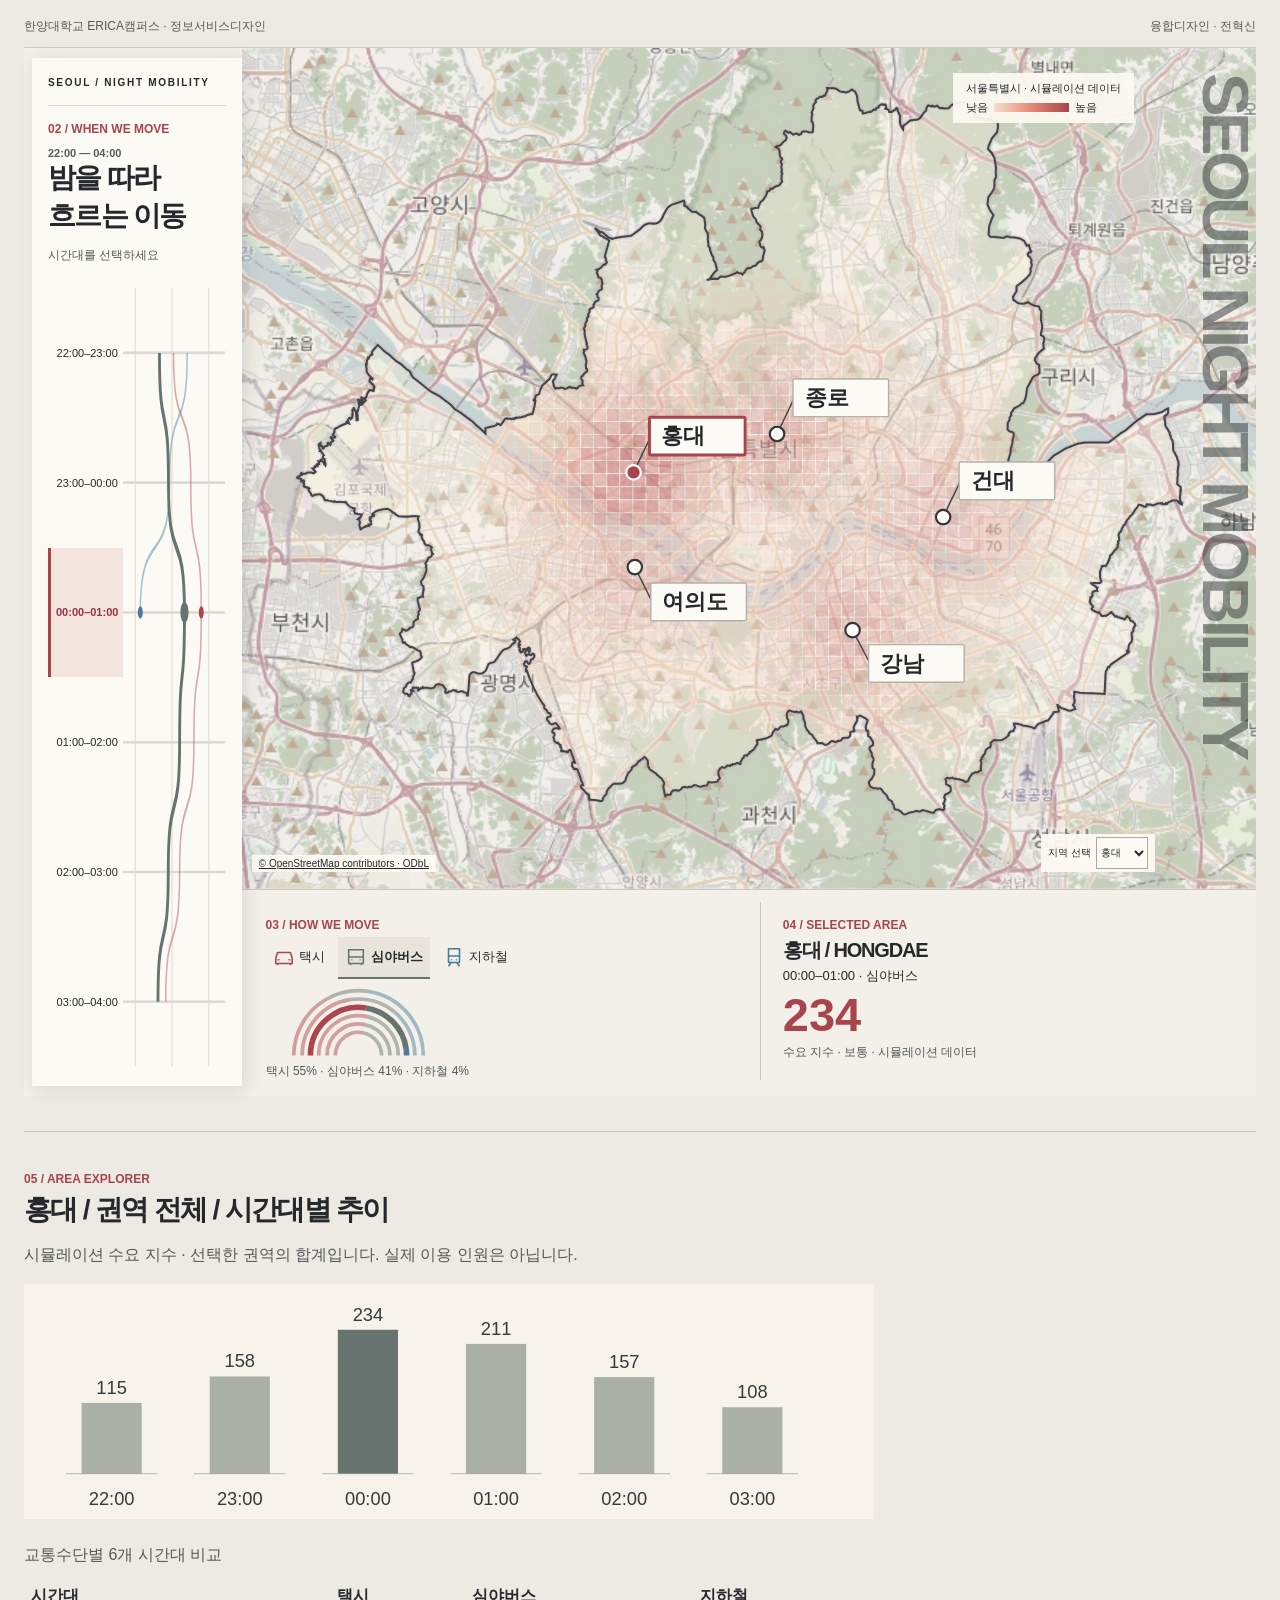
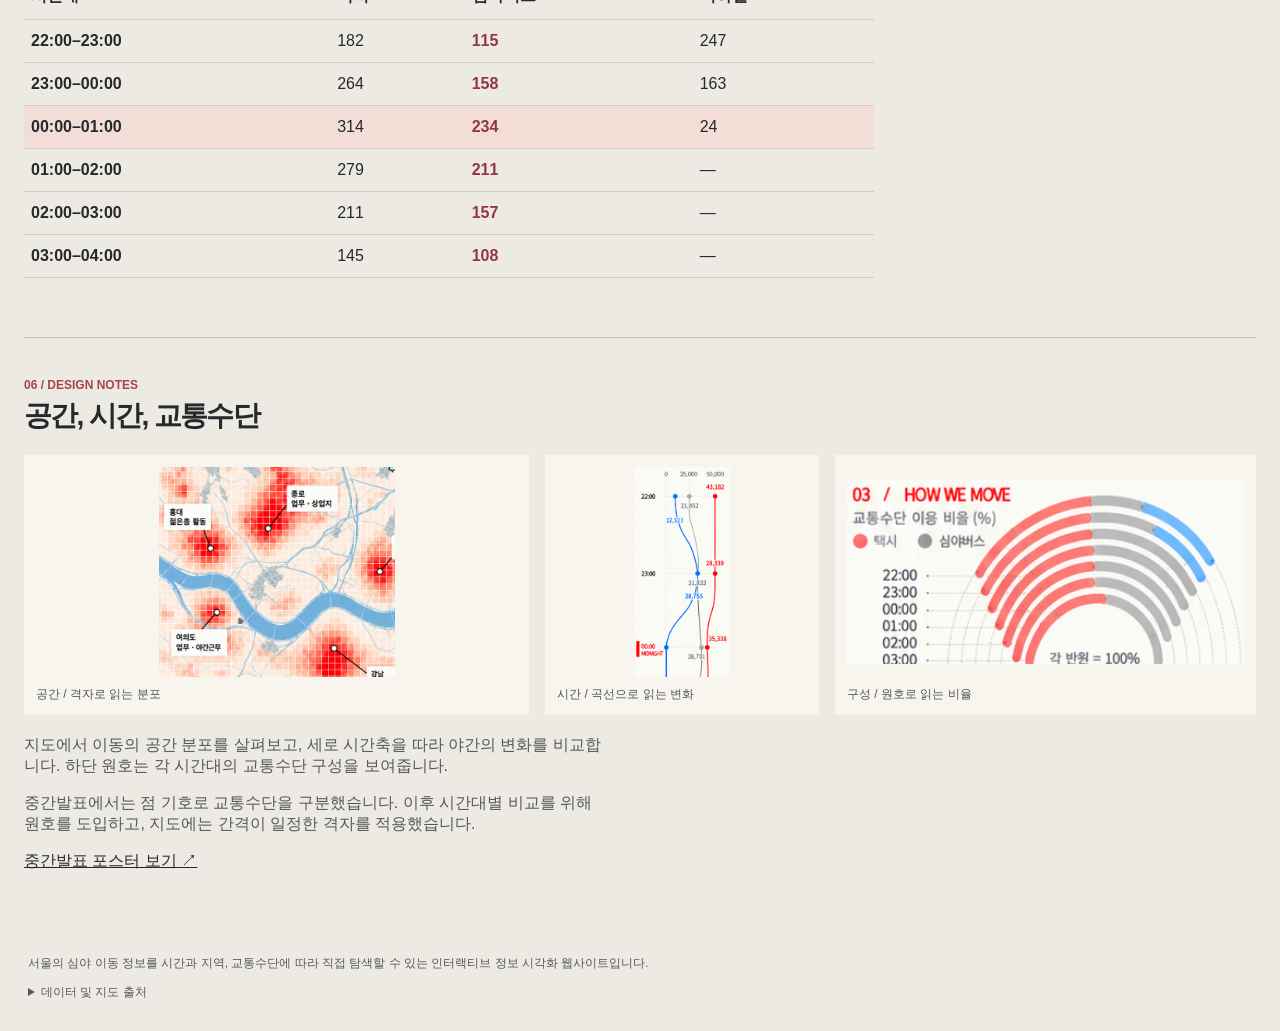
==== commit e40d4256: "Publish complete Seoul Night Mobility project" ====
--- a/index.html
+++ b/index.html
@@ -1,19 +1,27 @@
-<!DOCTYPE html>
-<!-- saved from url=(0061)https://qyc-portfolio-studio.reliableporcupine1.chatgpt.site/ -->
-<html lang="zh-CN"><head><meta http-equiv="Content-Type" content="text/html; charset=UTF-8"><meta name="viewport" content="width=device-width, initial-scale=1"><title>SEOUL AFTER DARK — 夜间流动研究</title><meta name="description" content="首尔夜间交通信息可视化设计作品：用地图、时间与视觉语言，观察城市入夜后的流动。"><style>
-:root{--ink:#202723;--paper:#f4f3ec;--red:#ed352b;--muted:#6b716c;--line:#d5d8ce}*{box-sizing:border-box}html{scroll-behavior:smooth}body{margin:0;background:var(--paper);color:var(--ink);font-family:Arial,'Noto Sans SC','Microsoft YaHei',sans-serif}a{color:inherit;text-decoration:none}button{font:inherit;cursor:pointer}nav{height:88px;display:flex;align-items:center;justify-content:space-between;border-bottom:1px solid var(--line);margin:0 5%;font-size:12px;letter-spacing:1.5px}.brand{font-weight:900;font-size:19px;letter-spacing:-1px}.brand i{color:var(--red);font-style:normal}.links{display:flex;gap:30px}.wrap{max-width:1480px;margin:auto;padding:0 5%}.intro{display:flex;justify-content:space-between;margin:49px 0 25px;font-size:11px;letter-spacing:2px}.dot{display:inline-block;width:7px;height:7px;background:var(--red);border-radius:50%;margin-right:9px}h1{font-size:clamp(62px,10.9vw,166px);line-height:.87;letter-spacing:-.075em;font-weight:900;margin:27px 0 34px}h1 span{font-weight:400;font-family:Georgia,serif;font-style:italic;letter-spacing:-.065em}.hero-bottom{display:flex;justify-content:space-between;align-items:end;margin-bottom:45px}.hero-bottom p{font-size:14px;line-height:1.9;color:var(--muted);max-width:430px;margin:0}.round{border:1px solid var(--ink);border-radius:50%;width:64px;height:64px;display:grid;place-items:center;font-size:26px}.stage{position:relative;background:#dce4df;min-height:610px;display:grid;grid-template-columns:1fr 1fr;overflow:hidden;padding:48px 6%;gap:6%;align-items:center}.stage:before{content:'';position:absolute;inset:0;background:repeating-linear-gradient(0deg,transparent 0 54px,#aebdb038 55px 56px),repeating-linear-gradient(90deg,transparent 0 54px,#aebdb038 55px 56px)}.stage-copy{z-index:1}.small{font-size:10px;letter-spacing:2px;text-transform:uppercase}.stage h2{font-size:clamp(46px,6vw,85px);line-height:.96;letter-spacing:-5px;margin:28px 0}.stage h2 em{color:var(--red);font-style:normal}.stage p{font-size:13px;line-height:1.8;color:#536357;max-width:280px}.time{font-size:32px;letter-spacing:-2px;margin-top:40px}.poster{position:relative;z-index:1;background:#fafaf5;box-shadow:0 16px 38px #233b3230;padding:15px;transform:rotate(4deg);max-width:430px;width:100%;justify-self:center}.poster svg{display:block;width:100%;height:auto}.poster-foot{font-size:8px;display:flex;justify-content:space-between;padding-top:9px;letter-spacing:1px}.caption{display:flex;justify-content:space-between;font-size:10px;color:var(--muted);margin:16px 0 90px;gap:20px}.section{border-top:1px solid var(--line);padding:36px 0 70px;display:grid;grid-template-columns:1fr 2.2fr;gap:6%}.label{font-size:11px;letter-spacing:2px}.section h2{font-size:clamp(27px,3vw,42px);font-weight:500;letter-spacing:-1px;line-height:1.4;margin:0 0 23px}.section p{font-size:14px;line-height:2;color:var(--muted);max-width:660px}.meta{display:grid;grid-template-columns:repeat(3,1fr);border-top:1px solid var(--line);margin-top:35px;padding-top:20px;gap:20px}.meta small{display:block;color:var(--muted);font-size:10px;letter-spacing:1px;margin-bottom:12px}.meta strong{font-size:12px;font-weight:500}.panels{display:grid;grid-template-columns:1fr 1fr;gap:22px;margin-bottom:75px}.panel{background:#e8eae3;padding:34px;min-height:335px}.panel h3{font-size:15px;font-weight:500;margin:16px 0 6px}.panel p{font-size:12px;line-height:1.8;color:var(--muted)}.colors{display:flex;height:95px;margin:28px 0}.colors div{flex:1;display:flex;align-items:end;padding:12px;font-size:9px}.chart{height:150px;display:flex;align-items:end;gap:8%;padding:15px 15px 0;border-bottom:1px solid #adb8aa}.chart div{width:12%;background:var(--red);height:var(--h);transition:height .4s;position:relative}.chart div:after{content:attr(data-t);position:absolute;bottom:-24px;left:0;font-size:9px;color:#617165}.chart .gray{background:#9ca79c}.chart .blue{background:#0798e8}.chart-note{font-size:9px;margin-top:40px;color:var(--muted)}.tools{border-top:1px solid var(--line);padding:40px 0 60px;display:flex;justify-content:space-between;gap:30px;align-items:center}.tools p{font-size:13px;line-height:1.8;color:var(--muted)}.btn{background:var(--ink);color:white;border:0;padding:16px 22px;font-size:12px;display:inline-block}.btn.light{background:transparent;color:var(--ink);border:1px solid var(--line);margin-right:8px}footer{background:var(--ink);color:var(--paper);padding:55px 5% 30px}footer h2{font-size:clamp(38px,7vw,88px);letter-spacing:-3px;margin:0 0 35px}footer .base{display:flex;justify-content:space-between;border-top:1px solid #ffffff30;padding-top:23px;font-size:10px;color:#bbc2b9}.notice{font-size:11px;color:var(--muted)}#original{width:100%;display:none;cursor:zoom-in}dialog{border:0;background:#f4f3ec;padding:20px;max-width:90vw;max-height:94vh}dialog img{max-width:100%;max-height:80vh;object-fit:contain}dialog::backdrop{background:#112019b5}.close{display:block;margin:0 0 10px auto;border:0;background:transparent}a:focus-visible,button:focus-visible{outline:3px solid #0878e7;outline-offset:4px}@media(max-width:700px){nav{height:68px}.links{gap:15px;font-size:10px}.intro{margin-top:30px;font-size:9px}h1{margin:25px 0}.hero-bottom p{font-size:12px;max-width:265px}.round{width:45px;height:45px}.stage{grid-template-columns:1fr;padding:30px 9% 45px;gap:30px}.stage h2{letter-spacing:-2px;margin:20px 0}.time{margin-top:16px}.poster{max-width:300px}.caption{margin-bottom:50px;font-size:9px}.section{grid-template-columns:1fr;gap:25px;padding-bottom:40px}.meta{gap:10px}.panels{grid-template-columns:1fr;gap:15px;margin-bottom:45px}.tools{display:block}.tools .btn{margin-top:12px}footer .base{gap:20px} }
-</style></head><body><nav><a href="https://qyc-portfolio-studio.reliableporcupine1.chatgpt.site/#" class="brand">QYC<i>®</i> / PORTFOLIO</a><div class="links"><a href="https://qyc-portfolio-studio.reliableporcupine1.chatgpt.site/#project">作品 PROJECT</a><a href="https://qyc-portfolio-studio.reliableporcupine1.chatgpt.site/#about">项目介绍</a><a href="https://qyc-portfolio-studio.reliableporcupine1.chatgpt.site/#files">网页文件 ↗</a></div></nav><main class="wrap"><div class="intro"><span><i class="dot"></i>SELECTED WORK / 01</span><span>INFORMATION DESIGN · SEOUL</span></div><h1>SEOUL<br><span>after dark.</span></h1><div class="hero-bottom"><p>当城市入夜，流动从未停止。<br>首尔夜间交通 · 信息可视化设计</p><a class="round" href="https://qyc-portfolio-studio.reliableporcupine1.chatgpt.site/#project" aria-label="查看项目">↓</a></div><section id="project" class="stage"><div class="stage-copy"><div class="small">서울의 밤, 이동의 흐름</div><h2>NIGHT<br>MOBILITY<span style="color:var(--red)">.</span></h2><p>用时间、地图与色彩，<br>看见城市夜晚的另一种节奏。</p><div class="time">22:00 — 04:00</div><p>海报作品的网页展示 / VISUAL STUDY</p></div><div class="poster"><img id="original" alt="用户上传的 SEOUL NIGHT MOBILITY 原始海报"><svg id="study" viewBox="0 0 400 560" role="img" aria-label="依据海报视觉主题制作的示意插画，非原始作品"><defs><pattern id="grid" width="16" height="16" patternUnits="userSpaceOnUse"><path d="M16 0H0V16" fill="none" stroke="#d6ded7" stroke-width=".7"></path></pattern><radialgradient id="heat"><stop stop-color="#ff1711"></stop><stop offset=".28" stop-color="#ff5034" stop-opacity=".85"></stop><stop offset="1" stop-color="#ffa06d" stop-opacity="0"></stop></radialgradient></defs><rect width="400" height="560" fill="#f4f3e9"></rect><text x="14" y="27" font-size="9" font-family="Arial" letter-spacing="2">SEOUL / NIGHT MOBILITY</text><text x="14" y="65" font-size="32" font-weight="bold" letter-spacing="-2">22:00 — 04:00</text><text x="14" y="85" font-size="9">서울의 밤, 이동의 흐름 / CONCEPT STUDY</text><path d="M80 155L139 124 166 151 217 113 274 132 298 186 345 207 331 269 370 319 346 380 320 401 291 472 220 449 174 483 119 449 89 402 42 376 59 299 33 254 60 214Z" fill="#f9ddc9" stroke="#222" stroke-width="2"></path><circle cx="132" cy="292" r="85" fill="url(#heat)"></circle><circle cx="211" cy="240" r="79" fill="url(#heat)"></circle><circle cx="292" cy="333" r="65" fill="url(#heat)"></circle><circle cx="244" cy="406" r="71" fill="url(#heat)"></circle><rect x="24" y="108" width="353" height="386" fill="url(#grid)"></rect><path d="M35 325Q93 280 142 333T239 358T366 388" stroke="#65b4d8" stroke-width="26" fill="none"></path><path d="M35 325Q93 280 142 333T239 358T366 388" stroke="#e7f0ef" stroke-width="1" fill="none"></path><g stroke="#a5c7cf" stroke-width="3" fill="none"><path d="M178 131Q165 242 228 315T261 460"></path><path d="M70 215Q167 205 333 265"></path><path d="M81 405L305 196"></path></g><g fill="#fff" stroke="#222" stroke-width="1.5"><circle cx="132" cy="292" r="5"></circle><path d="M132 292L106 263"></path><circle cx="211" cy="240" r="5"></circle><path d="M211 240L236 205"></path><circle cx="292" cy="333" r="5"></circle><path d="M292 333L313 306"></path><circle cx="244" cy="406" r="5"></circle><path d="M244 406L278 429"></path></g><g font-family="Arial" font-size="11" font-weight="bold"><text x="69" y="254">HONGDAE</text><text x="233" y="198">JONGNO</text><text x="286" y="300">KONKUK</text><text x="277" y="444">GANGNAM</text></g><path d="M15 520H385" stroke="#333"></path><text x="15" y="540" font-family="Arial" font-size="8" letter-spacing="1">VISUAL INTERPRETATION — NOT A GEOGRAPHIC DATA MAP</text></svg><div class="poster-foot"><span>SEOUL NIGHT MOBILITY</span><span id="poster-label">视觉主题示意 · 非原图</span></div></div></section><div class="caption"><span>01 / 首尔夜间流动 · 信息可视化海报</span><span>红色热力 × 蓝色水系 × 时间叙事</span></div><section id="about" class="section"><div class="label">01 — THE PROJECT<br><br>项目概述</div><div><h2>在夜晚的地图上，<br>阅读城市的流动。</h2><p>这张海报围绕首尔 22:00 至次日 04:00 的夜间出行展开，将空间分布、时间变化和交通方式放在同一视觉叙事中。地图帮助定位，热力色彩建立视觉重点，时间轴引导读者理解入夜后的移动节奏。</p><p>网页延续原作的红、蓝、灰色彩语言，以编辑式排版呈现作品。原海报注明数据为概念示例、并非实际数据；本页也不将这些数值作为真实交通统计。</p><div class="meta"><div><small>DISCIPLINE / 领域</small><strong>信息设计 · 数据可视化</strong></div><div><small>FORMAT / 形式</small><strong>海报 · 网页展示</strong></div><div><small>CONTEXT / 主题</small><strong>首尔 · 夜间交通</strong></div></div></div></section><div class="panels"><article class="panel"><span class="small">02 / VISUAL LANGUAGE</span><h3>用色彩区分城市的移动方式</h3><div class="colors"><div style="background:#ed352b;color:white">TAXI / RED</div><div style="background:#9ca29b;color:white">BUS / GRAY</div><div style="background:#0798e8;color:white">METRO / BLUE</div><div style="background:#f5eee0">BASE</div></div><p>红色延续出租车与热点的视觉线索，蓝色呼应地铁与水系，灰色承载次要信息，浅色底图保持阅读空间。</p></article><article class="panel"><span class="small">03 / TIME &amp; RHYTHM</span><h3>从时间轴，到空间中的节奏</h3><div class="chart" aria-label="视觉节奏示意，无统计意义"><div style="--h:90%" data-t="22:00"></div><div class="gray" style="--h:64%" data-t="23:00"></div><div class="blue" style="--h:74%" data-t="00:00"></div><div style="--h:56%" data-t="01:00"></div><div class="gray" style="--h:38%" data-t="02:00"></div><div class="blue" style="--h:23%" data-t="03:00"></div></div><div class="chart-note">排版节奏示意，柱高不代表实际出行量。</div></article></div><section class="tools" id="files"><div><span class="small">MAKE IT YOURS</span><h2>把原作放进来。</h2><p>选择这张海报的原始图片，即可替换上方示意图。<br>下载后的 HTML 会保留图片，可直接用于 GitHub Pages。</p><div class="notice" id="status" role="status">当前展示：根据原作主题绘制的示意插画。</div></div><div><input type="file" accept="image/*" id="upload" hidden=""><button class="btn light" id="choose">选择海报原图 ↗</button><button class="btn" id="download">下载网页 ↓</button></div></section></main><footer><div class="small">ONE CITY. MANY JOURNEYS.</div><h2>夜未眠，城未停。</h2><div class="base"><span>QYC / PORTFOLIO · SELECTED WORK 01</span><a href="https://qyc-portfolio-studio.reliableporcupine1.chatgpt.site/#">返回顶部 ↑</a><span>概念数据 · 课程海报作品展示</span></div></footer><dialog id="viewer"><button class="close" id="close">关闭 ✕</button><img id="large" alt="海报原图放大查看"></dialog><script>
-const original=document.querySelector('#original'),study=document.querySelector('#study'),upload=document.querySelector('#upload');document.querySelector('#choose').onclick=()=>upload.click();upload.onchange=()=>{const f=upload.files[0];if(!f)return;if(!f.type.startsWith('image/'))return;if(f.size>20*1024*1024){document.querySelector('#status').textContent='请选择小于 20 MB 的图片。';return}const reader=new FileReader();reader.onload=()=>{original.src=reader.result;original.style.display='block';study.style.display='none';document.querySelector('#poster-label').textContent='原始海报 / ORIGINAL';document.querySelector('#status').textContent='原图已放入页面。点击“下载网页”即可保存完整版本。'};reader.readAsDataURL(f)};const viewer=document.querySelector('#viewer');original.onclick=()=>{document.querySelector('#large').src=original.src;viewer.showModal()};document.querySelector('#close').onclick=()=>viewer.close();viewer.addEventListener('click',e=>{if(e.target===viewer)viewer.close()});document.querySelector('#download').onclick=()=>{const clone=document.documentElement.cloneNode(true);clone.querySelector('#large').removeAttribute('src');clone.querySelector('#viewer').removeAttribute('open');const blob=new Blob(['<!doctype html>\n'+clone.outerHTML],{type:'text/html;charset=utf-8'}),url=URL.createObjectURL(blob),a=document.createElement('a');a.href=url;a.download='index.html';a.click();setTimeout(()=>URL.revokeObjectURL(url),2000)};
-</script><script type="module">import { mountAutoSiteWidget } from "/_sites/dispatch-assets/sites-widget.js";mountAutoSiteWidget({"kind":"auto","toolbarOrigin":null,"viewerRemixEnabled":true,"invitationBanner":true,"mobileEnabled":false,"environment":"production","chatgptOrigin":"https://chatgpt.com","locale":"zh-CN","accountId":"personal","projectId":"appgprj_6af275ed1a448191bad3917b96fbde2e","projectTitle":"作品集 · Portfolio"});</script>
-<div data-sites-widget="editor-composer" popover="manual"><template shadowrootmode="open"><style>
-      
-      :host {
-        all: initial !important;
-        display: block !important;
-        inset: 0 !important;
-        pointer-events: none !important;
-        position: fixed !important;
-        z-index: 2147483647 !important;
-      }
-    </style><style>._Button_milvu_1{--button-press-scale:.96;--button-surface-transition:background-color .15s ease, box-shadow .15s ease, transform .15s ease;--button-size:32px;--button-icon-size:18px;--button-gutter:12px;all:initial;box-sizing:border-box;color:var(--button-text-color);cursor:pointer;font:inherit;height:var(--button-size);padding:0 var(--button-gutter);-webkit-user-select:none;user-select:none;white-space:nowrap;flex-shrink:0;gap:6px;font-weight:500;display:inline-block;position:relative}._Button_milvu_1:before,._Button_milvu_1:after{border-radius:inherit;content:"";pointer-events:none;transition:var(--button-surface-transition);will-change:transform;position:absolute;inset:0}._Button_milvu_1:before{background:var(--button-background-color)}._Button_milvu_1:focus{outline:0}._Button_milvu_1:focus-visible:after{outline:2px solid var(--button-ring-color,currentColor);outline-offset:var(--button-ring-offset,2px)}._Button_milvu_1[data-size=lg]{--button-size:36px}._Button_milvu_1[data-icon-size=lg]{--button-icon-size:20px}._Button_milvu_1:where([data-pill]){padding-inline:calc(var(--button-gutter) * 1.33);border-radius:9999px}._Button_milvu_1[data-uniform]{width:var(--button-size);padding:0}._Button_milvu_1:where([data-variant=solid][data-color=primary]){--button-background-color:var(--lightningcss-light,#181818)var(--lightningcss-dark,#f3f3f3);--button-background-color-hover:var(--lightningcss-light,#303030)var(--lightningcss-dark,#ededed);--button-background-color-active:var(--lightningcss-light,#414141)var(--lightningcss-dark,#dcdcdc);--button-text-color:var(--lightningcss-light,#fff)var(--lightningcss-dark,#0d0d0d)}._Button_milvu_1:where([data-variant=solid][data-color=secondary]){--button-background-color:#fff;--button-background-color-hover:#f7f7f7;--button-background-color-active:#ededed;--button-text-color:#171717}._Button_milvu_1:where([data-variant=ghost]){--button-background-color:transparent;--button-background-color-hover:var(--lightningcss-light,#0d0d0d14)var(--lightningcss-dark,#ffffff1f);--button-background-color-active:var(--lightningcss-light,#0d0d0d1f)var(--lightningcss-dark,#ffffff29);--button-text-color:var(--lightningcss-light,#0d0d0d)var(--lightningcss-dark,#fff)}._Button_milvu_1:where([data-variant=ghost][data-color=secondary]){--button-text-color:var(--lightningcss-light,#5d5d5d)var(--lightningcss-dark,#afafaf)}._Button_milvu_1:not(:disabled):hover:before{background:var(--button-background-color-hover)}._Button_milvu_1:not(:disabled):active:before{background:var(--button-background-color-active);transform:scale(var(--button-press-scale))}._Button_milvu_1:not(:disabled):active:after{transform:scale(var(--button-press-scale))}._Button_milvu_1[data-disabled]{cursor:default;opacity:.32}._Button_milvu_1:disabled{cursor:default}._Button_milvu_1 svg:not([data-no-autosize]){height:var(--button-icon-size);width:var(--button-icon-size)}._ButtonInner_milvu_128{align-items:center;gap:inherit;justify-content:center;width:100%;height:100%;transition:opacity .15s .1s;display:flex;position:relative}._Button_milvu_1[data-loading] ._ButtonInner_milvu_128{opacity:0;transition:opacity .3s}._Button_milvu_1>._ButtonLoader_milvu_145{z-index:3;pointer-events:none;justify-content:center;align-items:center;display:flex;position:absolute;inset:0}._Button_milvu_1>._ButtonLoader_milvu_145[data-entering]{opacity:0}._Button_milvu_1>._ButtonLoader_milvu_145[data-exiting]{opacity:1}._Button_milvu_1>._ButtonLoader_milvu_145[data-entering-active],._Button_milvu_1>._ButtonLoader_milvu_145[data-entering][data-interrupted]{opacity:1;transition:opacity .15s}._Button_milvu_1>._ButtonLoader_milvu_145[data-exiting-active],._Button_milvu_1>._ButtonLoader_milvu_145[data-exiting][data-interrupted]{opacity:0;transition:opacity .15s}@media (prefers-reduced-motion:reduce){._Button_milvu_1:before,._Button_milvu_1:after,._Button_milvu_1 ._ButtonInner_milvu_128,._Button_milvu_1>._ButtonLoader_milvu_145{transition:none}}._LoadingIndicator_1mmfp_1{width:var(--indicator-size,1em);height:var(--indicator-size,1em);animation:_rotate_1mmfp_1 var(--indicator-rotate-duration,.8s) linear infinite;flex-shrink:0;transition:opacity .15s;display:inline-block;position:relative}._LoadingIndicator_1mmfp_1:before{border:var(--indicator-stroke,2px) solid var(--indicator-color,currentcolor);content:"";border-radius:50%;display:block;position:absolute;inset:0;-webkit-mask-image:conic-gradient(#0000,#000);mask-image:conic-gradient(#0000,#000)}._LoadingIndicator_1mmfp_1:after{width:var(--indicator-stroke,2px);height:var(--indicator-stroke,2px);margin-left:calc(var(--indicator-stroke,2px) * -1 / 2);background-color:var(--indicator-color,currentcolor);content:"";border-radius:100%;display:block;position:absolute;top:0;left:50%}@keyframes _rotate_1mmfp_1{0%{transform:rotate(0)}to{transform:rotate(1turn)}}._TransitionGroupChild_1d6a5_1{display:block}._Image_1l1xj_1{opacity:0;transition:opacity .3s var(--transition-ease-basic,ease);display:block}._Image_1l1xj_1[data-loaded]{opacity:1}@media (prefers-reduced-motion:reduce){._Image_1l1xj_1{transition:none}}._Tooltip_arpo7_1{border-radius:var(--tooltip-border-radius);max-width:300px;animation-name:_scale-in_arpo7_1;animation-duration:.25s;animation-timing-function:var(--cubic-enter);background:var(--tooltip-background-color);box-shadow:var(--tooltip-box-shadow);color:var(--tooltip-text-color);font-size:var(--tooltip-font-size);font-weight:var(--tooltip-font-weight);line-height:var(--tooltip-line-height);transform-origin:var(--radix-tooltip-content-transform-origin);transition:background-color .15s}._Tooltip_arpo7_1[data-state=closed]{animation:_scale-out_arpo7_1 .25s var(--cubic-enter)}._Tooltip_arpo7_1[data-clickable=false]{cursor:default}._Tooltip_arpo7_1[data-clickable=true]{cursor:pointer}@media (hover:hover){._Tooltip_arpo7_1[data-compact=true][data-clickable=true]:hover{background:var(--tooltip-compact-interactive-background-color-hover);color:var(--tooltip-compact-interactive-text-color-hover)}}._Tooltip_arpo7_1[data-gutter-size=sm]{padding:var(--tooltip-padding-sm)}._Tooltip_arpo7_1[data-gutter-size=md]{padding:var(--tooltip-padding-md)}._Tooltip_arpo7_1[data-gutter-size=lg]{padding:var(--tooltip-padding-lg)}._Tooltip_arpo7_1[data-compact=true]{padding:var(--tooltip-compact-padding);background:var(--tooltip-compact-background-color);color:var(--tooltip-compact-text-color);font-size:var(--tooltip-compact-font-size);font-weight:var(--tooltip-compact-font-weight)}@keyframes _scale-in_arpo7_1{0%{opacity:0;transform:scale(.95)}to{opacity:1;transform:scale(1)}}@keyframes _scale-out_arpo7_1{0%{opacity:1;transform:scale(1)}to{opacity:0;transform:scale(.97)}}._TriggerDecorator_arpo7_86{cursor:pointer;transition:text-decoration .2s var(--cubic-exit);-webkit-text-decoration:underline dotted #0000;text-decoration:underline dotted #0000;display:inline-flex}._TriggerDecorator_arpo7_86:focus{outline:0}._TriggerDecorator_arpo7_86[data-state*=open]{-webkit-text-decoration-color:var(--color-text-tertiary);text-decoration-color:var(--color-text-tertiary);transition-timing-function:var(--cubic-enter)}._Layout_1a5g1_1{flex-shrink:0;transition-property:height,width;display:block;position:relative}._Layout_1a5g1_1[data-clip=true]{overflow:hidden}._Layout_1a5g1_1[data-direction=in]{transition-delay:var(--tg-layout-enter-delay);transition-duration:var(--tg-layout-enter-duration);transition-timing-function:var(--tg-layout-enter-timing-function)}._Layout_1a5g1_1[data-direction=out]{transition-delay:var(--tg-layout-exit-delay);transition-duration:var(--tg-layout-exit-duration);transition-timing-function:var(--tg-layout-exit-timing-function)}._Layout_1a5g1_1[data-direction=move]{transition-delay:var(--tg-layout-move-delay);transition-duration:var(--tg-layout-move-duration);transition-timing-function:var(--tg-layout-move-timing-function)}._Layout_1a5g1_1[data-interrupted=true]{transition-delay:0s}._TransitionItem_1a5g1_34{will-change:var(--tg-will-change,auto);flex-shrink:0}._TransitionItem_1a5g1_34[data-entering],._TransitionItem_1a5g1_34[data-exiting]{width:100%;position:absolute;top:0;left:0}._Layout_1a5g1_1[data-dimension=width]>._TransitionItem_1a5g1_34[data-entering],._Layout_1a5g1_1[data-dimension=width]>._TransitionItem_1a5g1_34[data-exiting]{width:auto}._Layout_1a5g1_1[data-resize-contents][data-dimension=width]>._TransitionItem_1a5g1_34[data-entering]{width:100%}._Layout_1a5g1_1[data-item-anchor=end]>._TransitionItem_1a5g1_34[data-entering],._Layout_1a5g1_1[data-item-anchor=end]>._TransitionItem_1a5g1_34[data-exiting]{bottom:0;top:initial}._Layout_1a5g1_1[data-item-anchor=end][data-dimension=width]>._TransitionItem_1a5g1_34[data-entering],._Layout_1a5g1_1[data-item-anchor=end][data-dimension=width]>._TransitionItem_1a5g1_34[data-exiting]{left:initial;right:0}._Layout_1a5g1_1[data-item-anchor=center]>._TransitionItem_1a5g1_34:is([data-entering],[data-exiting]){top:50%;translate:0 -50%}._Layout_1a5g1_1[data-item-anchor=center][data-dimension=width]>._TransitionItem_1a5g1_34:is([data-entering],[data-exiting]){top:0;left:50%;translate:-50%}._TransitionItem_1a5g1_34[data-entering]{filter:var(--tg-initial-filter);opacity:var(--tg-initial-opacity);transform:var(--tg-initial-transform)}._TransitionItem_1a5g1_34[data-exiting]{filter:var(--tg-enter-filter);opacity:var(--tg-enter-opacity);transform:var(--tg-enter-transform)}._TransitionItem_1a5g1_34[data-entering-active],._TransitionItem_1a5g1_34[data-entering][data-interrupted]{filter:var(--tg-enter-filter);opacity:var(--tg-enter-opacity);transform:var(--tg-enter-transform);transition:opacity var(--tg-enter-duration) var(--tg-enter-timing-function) var(--tg-enter-delay), transform var(--tg-enter-duration) var(--tg-enter-timing-function) var(--tg-enter-delay), filter var(--tg-enter-duration) var(--tg-enter-timing-function) var(--tg-enter-delay)}._TransitionItem_1a5g1_34[data-exiting-active],._TransitionItem_1a5g1_34[data-exiting][data-interrupted]{filter:var(--tg-exit-filter);opacity:var(--tg-exit-opacity);transform:var(--tg-exit-transform);transition:opacity var(--tg-exit-duration) var(--tg-exit-timing-function) var(--tg-exit-delay), transform var(--tg-exit-duration) var(--tg-exit-timing-function) var(--tg-exit-delay), filter var(--tg-exit-duration) var(--tg-exit-timing-function) var(--tg-exit-delay)}._Theme_1ewnz_2{--lightningcss-light:initial;--lightningcss-dark: ;color-scheme:light dark;--cubic-enter:cubic-bezier(.19, 1, .22, 1);--cubic-exit:cubic-bezier(.8, 0, .4, 1);--tooltip-border-radius:9999px;--tooltip-background-color:#1d1d1d;--tooltip-text-color:#fff;--tooltip-box-shadow:0 4px 12px #0000001f;--tooltip-font-size:14px;--tooltip-font-weight:500;--tooltip-line-height:20px;--tooltip-padding-sm:8px 12px;--tooltip-padding-md:5px 12px;--tooltip-padding-lg:14px 18px;--tooltip-compact-padding:2px 8px;--tooltip-compact-background-color:var(--lightningcss-light,#303030)var(--lightningcss-dark,#afafaf);--tooltip-compact-text-color:var(--lightningcss-light,#fff)var(--lightningcss-dark,#0d0d0d);--tooltip-compact-interactive-background-color-hover:var(--lightningcss-light,#414141)var(--lightningcss-dark,#8f8f8f);--tooltip-compact-interactive-text-color-hover:var(--lightningcss-light,#fff)var(--lightningcss-dark,#0d0d0d);--tooltip-compact-font-size:14px;--tooltip-compact-font-weight:400;font-family:ui-sans-serif,-apple-system,BlinkMacSystemFont,Segoe UI,sans-serif}@media (prefers-color-scheme:dark){._Theme_1ewnz_2{--lightningcss-light: ;--lightningcss-dark:initial}}._Portal_1ewnz_35{pointer-events:none;z-index:2147483647;position:relative}._Tooltip_1ewnz_41{box-sizing:border-box;cursor:default;letter-spacing:0;pointer-events:auto;text-align:center;border:1px solid #ffffff1f}._SharingTooltip_1ewnz_51{--tooltip-border-radius:14px;--tooltip-background-color:var(--tooltip-compact-background-color);--tooltip-text-color:var(--tooltip-compact-text-color);text-wrap:pretty}._HideHint_1ewnz_58{--tooltip-border-radius:14px;--tooltip-padding-md:10px 12px;pointer-events:auto;text-align:left;border:0;width:280px}._SharingHint_1ewnz_68,._SharingHint_1ewnz_68>span{overflow-wrap:anywhere;display:block}._HideHintContent_1ewnz_74{align-items:center;gap:12px;display:flex}._HideHintText_1ewnz_80{flex:1;min-width:0}._Shortcut_1ewnz_85{flex-shrink:0;gap:4px;display:inline-flex}._Shortcut_1ewnz_85 kbd{box-sizing:border-box;font:inherit;background:#ffffff17;border:1px solid #ffffff24;border-radius:5px;justify-content:center;align-items:center;min-width:22px;height:22px;padding:0 4px;font-size:12px;display:inline-flex;box-shadow:0 1px 1px #ffffff1f}@media (prefers-reduced-motion:reduce){._Portal_1ewnz_35 ._Tooltip_1ewnz_41[data-state]{animation:none}}._Widget_1nh4p_1,._Widget_1nh4p_1 *,._Widget_1nh4p_1 :before,._Widget_1nh4p_1 :after{box-sizing:border-box}._Widget_1nh4p_1{--button-ring-color:#171717;--button-ring-offset:3px;--widget-surface:#ffffffc7;--widget-surface-highlight:#ffffffc7;--widget-text:#171717;--widget-text-secondary:#444;--widget-text-tertiary:var(--lightningcss-light,#8f8f8f)var(--lightningcss-dark,#afafaf);--widget-placeholder:#777;--widget-border:#0d0d0d1f;--widget-border-highlight:#0d0d0d2e;--widget-control-hover:#0d0d0d0f;--widget-control-active:#0d0d0d1a;--widget-shadow:#00000024;all:initial;box-sizing:border-box;color:var(--widget-text);--lightningcss-light:initial;--lightningcss-dark: ;color-scheme:light dark;pointer-events:auto;z-index:2147483647;font-family:ui-sans-serif,-apple-system,BlinkMacSystemFont,Segoe UI,sans-serif;position:fixed}@media (prefers-color-scheme:dark){._Widget_1nh4p_1{--lightningcss-light: ;--lightningcss-dark:initial}}._Widget_1nh4p_1{pointer-events:none;bottom:auto;right:auto}._Widget_1nh4p_1[data-snapping]{transition:left var(--widget-snap-duration) cubic-bezier(.2, .8, .2, 1), top var(--widget-snap-duration) cubic-bezier(.2, .8, .2, 1)}._LandingShadow_1nh4p_46{box-sizing:border-box;pointer-events:none;z-index:2147483646;background:#64748b29;border-radius:18px;position:fixed;box-shadow:0 4px 20px #00000014}._WidgetEntrance_1nh4p_56[data-entering]{opacity:0;transform:translateY(4px)}._WidgetEntrance_1nh4p_56[data-entering-active]{opacity:1;transition:opacity .18s cubic-bezier(.19,1,.22,1),transform .18s cubic-bezier(.19,1,.22,1);transform:translateY(0)}._WidgetExit_1nh4p_69[data-exiting]{opacity:0}._WidgetExit_1nh4p_69{contain:paint;pointer-events:none;z-index:2147483647;position:fixed;inset:0}._Widget_1nh4p_1[data-tucked] ._Shell_1nh4p_82{width:64px;height:64px;transform:translate(var(--tuck-x), var(--tuck-y));border-radius:32px}._Widget_1nh4p_1[data-peek-phase=expanded] ._Shell_1nh4p_82{width:88px;height:88px;transform:translate(calc(var(--tuck-x) - 12px), calc(var(--tuck-y) - 12px));--widget-morph-easing:cubic-bezier(.2, 1.4, .4, 1);border-radius:32px}._Widget_1nh4p_1[data-quiet-tuck] ._Shell_1nh4p_82{--widget-morph-duration:.22s;--widget-morph-easing:ease}._Widget_1nh4p_1[data-peek-phase=away] ._Shell_1nh4p_82{transform:translate(calc(var(--tuck-x) + var(--corner-x-direction) * 80px), calc(var(--tuck-y) + var(--corner-y-direction) * 80px));--widget-morph-duration:.36s;--widget-morph-easing:cubic-bezier(.55, 0, .85, .4)}._Widget_1nh4p_1[data-peek-phase=tucked]:not([data-quiet-tuck]) ._ToolbarPanel_1nh4p_115 ._Shell_1nh4p_82{--widget-morph-duration:.15s;--widget-morph-easing:ease-out}._ShellControls_1nh4p_120{width:max-content;transition:opacity .12s .14s}._Widget_1nh4p_1[data-tucked] ._ShellControls_1nh4p_120{opacity:0;transition:opacity .1s}._Launcher_1nh4p_130{cursor:pointer;font:inherit;color:var(--widget-text);white-space:nowrap;-webkit-user-select:none;user-select:none;z-index:1;background:0 0;border:0;justify-content:center;align-items:center;gap:12px;min-width:137px;height:36px;padding:0 40px;font-size:13px;font-weight:400;display:inline-flex}._LauncherRow_1nh4p_153{position:relative}._LauncherLabel_1nh4p_157{line-height:20px;display:inline-block}._Widget_1nh4p_1[data-dragging] ._Launcher_1nh4p_130{cursor:grabbing}._CornerTarget_1nh4p_167{cursor:pointer;pointer-events:auto;touch-action:none;z-index:2147483647;background:0 0;border:0;width:44px;height:44px;padding:0;position:fixed}._CornerTarget_1nh4p_167:hover,._CornerTarget_1nh4p_167:focus-visible{width:52px;height:52px}._CornerTarget_1nh4p_167:focus-visible{outline:2px solid var(--button-ring-color);outline-offset:-3px}._Widget_1nh4p_1[data-corner=top-left] ._CornerTarget_1nh4p_167{border-radius:0 0 32px;top:0;left:0}._Widget_1nh4p_1[data-corner=top-right] ._CornerTarget_1nh4p_167{border-radius:0 0 0 32px;top:0;right:0}._Widget_1nh4p_1[data-corner=bottom-left] ._CornerTarget_1nh4p_167{border-radius:0 32px 0 0;bottom:0;left:0}._Widget_1nh4p_1[data-corner=bottom-right] ._CornerTarget_1nh4p_167{border-radius:32px 0 0;bottom:0;right:0}._Widget_1nh4p_1[data-corner=bottom-center] ._CornerTarget_1nh4p_167{border-radius:32px 32px 0 0;bottom:0;left:50%;transform:translate(-50%)}._Panel_1nh4p_203 ._LogoButton_1nh4p_203[data-variant][data-color]{--button-background-color-hover:var(--widget-control-hover);--button-background-color-active:var(--widget-control-active);--button-text-color:var(--widget-text);--button-size:28px;z-index:2;position:absolute;top:4px;left:4px}._LogoButton_1nh4p_203:focus-visible:before{background:var(--button-background-color-hover)}._Shell_1nh4p_82{--widget-morph-duration:.42s;--widget-morph-easing:cubic-bezier(.4, 0, .2, 1);pointer-events:auto;width:var(--widget-surface-width,137px);height:var(--widget-surface-height,36px);transition:transform var(--widget-morph-duration) var(--widget-morph-easing), width var(--widget-morph-duration) var(--widget-morph-easing), height var(--widget-morph-duration) var(--widget-morph-easing), border-radius var(--widget-morph-duration) var(--widget-morph-easing), opacity .15s ease;border-radius:18px;position:relative;transform:translate(0)}._Panel_1nh4p_203[data-expanded] ._Shell_1nh4p_82,._WidgetEntrance_1nh4p_56[data-entering] ._ToolbarPanel_1nh4p_115 ._Shell_1nh4p_82{transition:none}._Widget_1nh4p_1:not([data-tucked]) ._Shell_1nh4p_82:has(._ShellContent_1nh4p_248[data-entering],._ShellContent_1nh4p_248[data-exiting]){transition-property:transform,border-radius,opacity}._ShellLayout_1nh4p_252{border-radius:inherit;width:max-content;min-height:36px;transition-property:width}._ShellContent_1nh4p_248{z-index:1;min-height:36px;position:relative}._Widget_1nh4p_1[data-corner^=top] ._ShellContent_1nh4p_248:is([data-entering],[data-exiting]){top:0;bottom:auto}._Widget_1nh4p_1[data-corner^=bottom] ._ShellContent_1nh4p_248:is([data-entering],[data-exiting]){top:auto;bottom:0}._ShellContent_1nh4p_248[data-exiting],._ShellContent_1nh4p_248[data-exiting] *{pointer-events:none}._Shell_1nh4p_82:before{-webkit-backdrop-filter:var(--sites-toolbar-backdrop-filter,blur(18px) saturate(1.25));backdrop-filter:var(--sites-toolbar-backdrop-filter,blur(18px) saturate(1.25));background:var(--sites-toolbar-glass,var(--widget-surface));border-radius:inherit;box-shadow:0 0 0 1px var(--widget-border), 0 10px 30px var(--widget-shadow), 0 2px 6px #00000014;content:"";pointer-events:none;will-change:transform;transition:background-color .15s,box-shadow .15s,transform .15s;position:absolute;inset:0}._Shell_1nh4p_82:hover:before,._Shell_1nh4p_82:focus-within:before{background:var(--sites-toolbar-glass,var(--widget-surface-highlight))}._Shell_1nh4p_82:after{border-radius:inherit;content:"";pointer-events:none;transition:transform .15s;position:absolute;inset:0}._Panel_1nh4p_203:not([data-expanded]) ._Shell_1nh4p_82:has(._Launcher_1nh4p_130:focus-visible):after{outline:2px solid var(--button-ring-color);outline-offset:var(--button-ring-offset)}._Shell_1nh4p_82:has(._Launcher_1nh4p_130:active):before{transform:scale(.98)}._Shell_1nh4p_82:has(._Launcher_1nh4p_130:active):after{transform:scale(.98)}._LauncherLogo_1nh4p_325{flex:none;width:18px;height:18px;display:block}._LauncherLogo_1nh4p_325[data-entering] img[data-loaded]{transform-origin:50%;animation:.7s cubic-bezier(.22,1,.36,1) both _blossomEntrance_1nh4p_1}@keyframes _blossomEntrance_1nh4p_1{0%{transform:rotate(-60deg)scale(.9)}to{transform:rotate(0)scale(1)}}._Panel_1nh4p_203{--widget-panel-width:min(var(--widget-composer-width,360px), calc(100vw - 48px));width:var(--widget-panel-width);flex-direction:column;align-items:flex-start;display:flex;position:relative}._Panel_1nh4p_203:is(:lang(ae),:lang(ar),:lang(arc),:lang(bcc),:lang(bqi),:lang(ckb),:lang(dv),:lang(fa),:lang(glk),:lang(he),:lang(ku),:lang(mzn),:lang(nqo),:lang(pnb),:lang(ps),:lang(sd),:lang(ug),:lang(ur),:lang(yi)){align-items:flex-end}._Composer_1nh4p_357{min-height:36px;width:var(--widget-panel-width);background:0 0;grid-template-columns:minmax(0,1fr) 24px;align-items:end;gap:8px;padding:6px;display:grid;overflow:hidden}._ShellLayout_1nh4p_252[data-resize-contents] ._Composer_1nh4p_357{width:100%}._Textarea_1nh4p_373{all:initial;box-sizing:border-box;color:var(--widget-text);-webkit-font-smoothing:antialiased;-moz-osx-font-smoothing:grayscale;resize:none;align-self:center;width:calc(100% - 12px);height:24px;min-height:24px;max-height:180px;margin-left:12px;padding:3px 0;font-family:inherit;font-size:14px;font-weight:400;line-height:18px;transition:none;display:block;overflow-y:auto}._Textarea_1nh4p_373::placeholder{color:var(--widget-placeholder);opacity:1}._Textarea_1nh4p_373:placeholder-shown{white-space:pre;overflow-x:hidden}._Textarea_1nh4p_373:focus{outline:0}._ComposerFooter_1nh4p_411{justify-content:flex-end;gap:4px;display:flex}._ComposerTooltip_1nh4p_417{--tooltip-border-radius:12px;--tooltip-background-color:var(--tooltip-compact-background-color);--tooltip-text-color:var(--tooltip-compact-text-color)}._ComposerArrow_1nh4p_423{transition:transform .16s ease-out;transform:rotate(0)}._ComposerArrow_1nh4p_423[data-open]{transform:rotate(45deg)}@media (prefers-reduced-motion:reduce){._ComposerArrow_1nh4p_423{transition:none}}._Panel_1nh4p_203 ._SendButton_1nh4p_436[data-variant][data-color]{--button-size:24px;--button-icon-size:16px;align-self:end}:where(._Widget_1nh4p_1:not([data-tucked])) ._ToolbarPanel_1nh4p_115 ._Shell_1nh4p_82{border-radius:22px;height:auto}._ToolbarPanel_1nh4p_115 ._ShellLayout_1nh4p_252[data-resize-contents]>._ShellContent_1nh4p_248[data-entering]{position:relative}._ToolbarPanel_1nh4p_115 ._ShellContent_1nh4p_248[data-exiting]:has(._Composer_1nh4p_357){width:100%}._ToolbarPanel_1nh4p_115 ._ShellContent_1nh4p_248[data-exiting]:has(._Composer_1nh4p_357) ._Composer_1nh4p_357{width:100%}._ToolbarPanel_1nh4p_115 ._Composer_1nh4p_357{grid-template-columns:minmax(0,1fr) 28px;padding:8px}._ToolbarPanel_1nh4p_115 ._Textarea_1nh4p_373{height:28px;min-height:28px;padding-block:4px;font-size:15px;line-height:20px}._ToolbarPanel_1nh4p_115 ._SendButton_1nh4p_436[data-variant][data-color]{--button-size:28px;--button-icon-size:16px;--button-background-color:var(--lightningcss-light,#171717)var(--lightningcss-dark,#f3f3f3);--button-background-color-hover:var(--lightningcss-light,#303030)var(--lightningcss-dark,#e5e5e5);--button-background-color-active:var(--lightningcss-light,#444)var(--lightningcss-dark,#d4d4d4);--button-text-color:var(--lightningcss-light,#fff)var(--lightningcss-dark,#171717)}._Launcher_1nh4p_130:focus{outline:0}._Panel_1nh4p_203 ._LauncherDismissButton_1nh4p_491[data-variant][data-color]{--button-background-color-hover:var(--widget-control-hover);--button-background-color-active:var(--widget-control-active);--button-text-color:var(--widget-text-tertiary);--button-size:28px;--button-icon-size:16px;opacity:0;pointer-events:none;z-index:2;transition:opacity 80ms;position:absolute;bottom:4px;right:4px}._LauncherDismissButton_1nh4p_491:focus-visible:before{background:var(--button-background-color-hover)}._Panel_1nh4p_203:not([data-expanded]) ._LauncherDismissButton_1nh4p_491[data-variant][data-color]{opacity:1;pointer-events:auto}._Panel_1nh4p_203:not([data-expanded]) ._Shell_1nh4p_82:has(._ShellContent_1nh4p_248[data-entering]) ._LauncherDismissButton_1nh4p_491[data-variant][data-color]{opacity:0;pointer-events:none}@media (prefers-reduced-motion:reduce){._WidgetEntrance_1nh4p_56[data-entering]{opacity:1;transition:none;transform:none}._Widget_1nh4p_1[data-snapping],._LauncherLogo_1nh4p_325[data-entering] img[data-loaded],._Widget_1nh4p_1[data-tucked] ._Shell_1nh4p_82,._Widget_1nh4p_1[data-peek-phase] ._Shell_1nh4p_82,._Widget_1nh4p_1[data-quiet-tuck] ._Shell_1nh4p_82,._ShellControls_1nh4p_120,._Widget_1nh4p_1[data-tucked] ._ShellControls_1nh4p_120,._Composer_1nh4p_357,._Launcher_1nh4p_130,._Launcher_1nh4p_130:before,._Shell_1nh4p_82,._ShellLayout_1nh4p_252,._Shell_1nh4p_82:before,._Shell_1nh4p_82:after,._Panel_1nh4p_203 ._LauncherDismissButton_1nh4p_491[data-variant][data-color],._Textarea_1nh4p_373{transition:none;animation:none}}@media (hover:hover){._Shell_1nh4p_82:hover{--widget-border:var(--widget-border-highlight)}}@media (prefers-color-scheme:dark){._Widget_1nh4p_1{--button-ring-color:#fff;--widget-surface:#282828c2;--widget-surface-highlight:#383838c2;--widget-text:#f5f5f5;--widget-text-secondary:#d0d0d0;--widget-placeholder:#aaa;--widget-border:#ffffff24;--widget-border-highlight:#ffffff38;--widget-control-hover:#ffffff1a;--widget-control-active:#ffffff29;--widget-shadow:#0000004d}._LauncherLogo_1nh4p_325{filter:invert()}}@media (max-width:520px){._Textarea_1nh4p_373{font-size:16px}._Panel_1nh4p_203{--widget-panel-width:calc(100vw - 32px)}}._Shell_1nh4p_82:has([data-toolbar-menu-mounted]):before{visibility:hidden}._Shell_1nh4p_82:has([data-toolbar-menu-mounted]):after{visibility:hidden}._SharingClose_1nh4p_593{gap:12px;min-width:0;padding-block:0;padding-inline:10px 16px}._SharingClose_1nh4p_593 svg{width:16px;height:16px}._Shell_1nh4p_82:has(._SharingClose_1nh4p_593):before{background:var(--sites-toolbar-action-glass)}._Shell_1nh4p_82:has(._SharingClose_1nh4p_593:active):before{transform:scale(.94)}._Shell_1nh4p_82:has(._SharingClose_1nh4p_593:active):after{transform:scale(.94)}._Shell_1nh4p_82:has([data-menu-open]){pointer-events:none}._Widget_1lfcb_1{--safe-top:env(safe-area-inset-top,0px);--safe-right:env(safe-area-inset-right,0px);--safe-bottom:env(safe-area-inset-bottom,0px);--safe-left:env(safe-area-inset-left,0px);pointer-events:auto;width:max-content;max-width:calc(100vw - 32px);height:52px}._Widget_1lfcb_1[data-mobile-widget-menu-open]{pointer-events:none}._Widget_1lfcb_1[data-mobile-widget-snapping]{transition:left var(--widget-snap-duration) cubic-bezier(.2, .8, .2, 1), top var(--widget-snap-duration) cubic-bezier(.2, .8, .2, 1)}@media (prefers-reduced-motion:reduce){._Widget_1lfcb_1[data-mobile-widget-snapping]{transition:none}}._Launcher_1lfcb_27,._Action_1lfcb_28,._EditAction_1lfcb_29,._MoreAction_1lfcb_30{-webkit-tap-highlight-color:transparent;-webkit-touch-callout:none;-webkit-user-select:none;user-select:none}._Launcher_1lfcb_27:before,._Menu_1lfcb_39:before{border:1px solid var(--widget-border);-webkit-backdrop-filter:blur(18px)saturate(1.25);backdrop-filter:blur(18px)saturate(1.25);background:var(--widget-surface);box-shadow:0 4px 20px var(--widget-shadow);color:var(--widget-text)}._Launcher_1lfcb_27{cursor:grab;isolation:isolate;touch-action:none;border-radius:26px;grid-template-columns:44px minmax(0,1fr) 44px;align-items:center;height:52px;padding:4px;transition:opacity .14s .11s;display:grid;position:relative}._Launcher_1lfcb_27:before{z-index:-1;border-radius:inherit;content:"";pointer-events:none;transition:transform var(--press-duration,.24s) ease-out;position:absolute;inset:0}:where(._Widget_1lfcb_1[data-mobile-widget-pressed]) ._Launcher_1lfcb_27:before{--press-duration:.1s;transform:scale(.96)}:where(._Widget_1lfcb_1[data-mobile-widget-menu-open]) ._Launcher_1lfcb_27{opacity:0;pointer-events:none;transition-duration:80ms;transition-delay:0s}:where(._Widget_1lfcb_1[data-mobile-widget-menu-mounted]) ._Launcher_1lfcb_27:before{visibility:hidden}._Launcher_1lfcb_27 img{pointer-events:none;justify-self:center}@media (prefers-color-scheme:dark){._Launcher_1lfcb_27 img{filter:invert()}}:where(._Widget_1lfcb_1[data-mobile-widget-dragging]) ._Launcher_1lfcb_27{cursor:grabbing}@media (prefers-reduced-motion:reduce){._Launcher_1lfcb_27,._Launcher_1lfcb_27:before{transition:none}}._EditAction_1lfcb_29,._MoreAction_1lfcb_30{min-width:44px;height:44px;color:inherit;cursor:pointer;font:inherit;background:0 0;border:0;border-radius:22px;justify-content:center;align-items:center;padding:0;font-size:16px;line-height:20px;text-decoration:none;display:flex}._EditAction_1lfcb_29{overflow-wrap:anywhere;text-align:center;min-width:0;padding:0 8px}._MoreAction_1lfcb_30{color:var(--widget-text-tertiary)}._MoreAction_1lfcb_30 svg{width:24px;height:24px}._Menu_1lfcb_39{--surface-easing:cubic-bezier(.2, .8, .2, 1);--surface-duration:.25s;--surface-inset:var(--closed-top) var(--closed-right) var(--closed-bottom) var(--closed-left);--surface-radius:26px;z-index:2147483646;opacity:0;pointer-events:none;border-radius:24px;width:min(200px,100vw - 32px);max-width:calc(100vw - 32px);padding:0;display:block;position:relative}._Menu_1lfcb_39:focus{outline:none}._Menu_1lfcb_39:before{inset:var(--surface-inset);border-radius:var(--surface-radius);content:"";pointer-events:none;transition:inset var(--surface-duration) var(--surface-easing), border-radius var(--surface-duration) var(--surface-easing);position:absolute}._Menu_1lfcb_39[data-mobile-widget-positioned]{opacity:1;pointer-events:auto}._Menu_1lfcb_39[data-mobile-widget-positioned][data-state=open]{--surface-duration:.38s;--surface-inset:0px;--surface-radius:24px}._Menu_1lfcb_39[data-state=closed]{animation:_menu-exit_1lfcb_1 var(--surface-duration) both;pointer-events:none}@media (prefers-reduced-motion:reduce){._Menu_1lfcb_39[data-state=closed],._Menu_1lfcb_39:before{transition:none;animation:none}}._Actions_1lfcb_204{clip-path:inset(var(--surface-inset) round var(--surface-radius));opacity:0;transition:clip-path var(--surface-duration) var(--surface-easing), opacity 60ms ease;flex-direction:column;padding:8px;display:flex;position:relative}:where(._Menu_1lfcb_39[data-mobile-widget-positioned][data-state=open]) ._Actions_1lfcb_204{opacity:1;transition:clip-path var(--surface-duration) var(--surface-easing), opacity .18s ease 80ms}@media (prefers-reduced-motion:reduce){._Actions_1lfcb_204{transition:none}}@keyframes _menu-exit_1lfcb_1{0%,to{visibility:visible}}._Action_1lfcb_28{min-height:48px;color:inherit;cursor:pointer;font:inherit;overflow-wrap:anywhere;text-align:start;background:0 0;border:0;border-radius:20px;align-items:center;gap:12px;padding:10px 12px;font-size:16px;text-decoration:none;display:flex}._Action_1lfcb_28 svg{flex:none;width:20px;height:20px}._Action_1lfcb_28:active{background:var(--widget-control-active)}@media (hover:hover){._Action_1lfcb_28:hover{background:var(--widget-control-hover)}}._Action_1lfcb_28:focus-visible,._EditAction_1lfcb_29:focus-visible,._MoreAction_1lfcb_30:focus-visible{outline:2px solid var(--button-ring-color);outline-offset:2px}._Launcher_6xtjb_1,._Launcher_6xtjb_1[data-mobile]{cursor:grab;-webkit-user-select:none;user-select:none;align-items:center;gap:4px;width:max-content;max-width:calc(100vw - 48px);height:36px;padding:4px;transition:opacity .22s 60ms;display:flex}:is(._Launcher_6xtjb_1,._Launcher_6xtjb_1[data-mobile]):active{cursor:grabbing}:is(._Launcher_6xtjb_1,._Launcher_6xtjb_1[data-mobile])[data-menu-open]{opacity:0;pointer-events:none;transition-duration:80ms;transition-delay:0s}@media (prefers-reduced-motion:reduce){._Launcher_6xtjb_1,._Launcher_6xtjb_1[data-mobile]{transition:none}}._Launcher_6xtjb_1 ._Logo_6xtjb_32{place-items:center;width:28px;height:28px;display:grid}._Divider_6xtjb_38{background:var(--widget-border);flex:none;width:1px;height:12px}@media (hover:hover){._Launcher_6xtjb_1:has(._Shortcut_6xtjb_45:hover) ._Divider_6xtjb_38{opacity:0}._Divider_6xtjb_38:has(+._More_6xtjb_46:hover){opacity:0}}._Ghost_6xtjb_50[data-variant=ghost]{--button-background-color-hover:var(--lightningcss-light,#0000000f)var(--lightningcss-dark,#ffffff1f);--button-background-color-active:var(--lightningcss-light,#0000001a)var(--lightningcss-dark,#ffffff2e);--button-text-color:var(--widget-text)}._Ghost_6xtjb_50[data-variant=ghost]:focus-visible:after{outline:none}._Ghost_6xtjb_50[data-variant=ghost]:focus-visible:not(:disabled):not(:active):before{background:var(--button-background-color-hover)}._Launcher_6xtjb_1 ._Shortcut_6xtjb_45,._Launcher_6xtjb_1 ._More_6xtjb_46{--button-size:28px;--button-icon-size:16px;font-size:13px}._Launcher_6xtjb_1 ._Shortcut_6xtjb_45{flex-shrink:1;gap:6px;min-width:0;margin-inline:-3px;padding:0 11px}._Label_6xtjb_84{text-overflow:ellipsis;overflow:hidden}._More_6xtjb_46[data-variant=ghost]{--button-text-color:var(--widget-text-tertiary)}._Menu_6xtjb_91[data-state]{width:max-content;min-width:184px;max-width:none}._Menu_6xtjb_91:before{outline:1px solid var(--widget-border);-webkit-backdrop-filter:var(--sites-toolbar-backdrop-filter);backdrop-filter:var(--sites-toolbar-backdrop-filter);background:var(--sites-toolbar-glass);border:0}._Menu_6xtjb_91 ._MenuActions_6xtjb_104{padding:6px}._MenuDivider_6xtjb_107{border:0;border-top:1px solid var(--widget-border);margin:4px 10px}._MenuAction_6xtjb_104{--button-icon-size:20px;text-align:start;white-space:nowrap;border-radius:9999px;align-items:center;gap:10px;height:auto;min-height:38px;padding:7px 10px;font-size:13px;line-height:20px;text-decoration:none;display:flex}._MenuAction_6xtjb_104>span{justify-content:flex-start}._MenuAction_6xtjb_104 svg{flex-shrink:0}._MenuAction_6xtjb_104:before{transition-property:transform}._Launcher_6xtjb_1[data-mobile]{max-width:calc(100vw - 32px)}._Launcher_6xtjb_1[data-mobile]:not([data-menu-open]){pointer-events:auto}._Launcher_6xtjb_1[data-mobile][data-toolbar-menu-mounted]:before{visibility:hidden}._Menu_6xtjb_91[data-mobile]{max-width:calc(100vw - 32px)}._Menu_6xtjb_91[data-mobile] ._MenuAction_6xtjb_104{white-space:normal}:where([data-mobile-widget-dragging]) ._Launcher_6xtjb_1:before{box-shadow:none}._Widget_lanvw_1{pointer-events:none;height:auto}._CloseButton_lanvw_7[data-variant]{--button-size:36px;--button-icon-size:16px;--button-text-color:var(--widget-text);--button-background-color:var(--widget-surface);--button-background-color-hover:var(--widget-surface);--button-background-color-active:var(--widget-surface);pointer-events:auto;gap:12px;padding-block:0;padding-inline:10px 16px;font-size:13px}._CloseButton_lanvw_7[data-variant]:before{border:1px solid var(--widget-border);-webkit-backdrop-filter:blur(18px)saturate(1.25);backdrop-filter:blur(18px)saturate(1.25);box-shadow:0 4px 20px var(--widget-shadow)}._RemixTooltip_6yzd8_1{color:#fff;pointer-events:auto;text-align:start;background:#3a83f7;border-radius:12px;width:min(300px,100vw - 32px);padding:16px;font-size:13px;line-height:18px;position:absolute;bottom:calc(100% + 22px);right:0;box-shadow:0 12px 24px #0000001f}@media (prefers-reduced-motion:no-preference){._RemixTooltip_6yzd8_1{animation:.36s ease-out _remixTooltipFadeIn_6yzd8_1}}@keyframes _remixTooltipFadeIn_6yzd8_1{0%{opacity:0}to{opacity:1}}._RemixTooltip_6yzd8_1:after{--arrow-inset:max(12px, 50% - 7px + (var(--widget-surface-width) - var(--widget-panel-width)) / 2);background:inherit;content:"";height:14px;bottom:-7px;right:var(--arrow-inset);width:14px;position:absolute;transform:rotate(45deg)}[data-corner$=left] ._RemixTooltip_6yzd8_1{left:0;right:auto}[data-corner$=left] ._RemixTooltip_6yzd8_1:after{left:var(--arrow-inset);right:auto}[data-corner=bottom-center] ._RemixTooltip_6yzd8_1{left:50%;right:auto;translate:-50%}[data-corner=bottom-center] ._RemixTooltip_6yzd8_1:after{right:calc(50% - 7px)}[data-corner^=top] ._RemixTooltip_6yzd8_1{top:calc(100% + 22px);bottom:auto}[data-corner^=top] ._RemixTooltip_6yzd8_1:after{top:-7px;bottom:auto}._RemixTooltip_6yzd8_1 strong{letter-spacing:-.08px;padding-inline-end:24px;font-weight:500;display:block}._RemixTooltip_6yzd8_1 p{margin:8px 0 0}._RemixTooltip_6yzd8_1 ._CloseButton_6yzd8_68[data-variant=ghost]{--button-size:24px;--button-icon-size:16px;--button-text-color:white;--button-ring-color:white;--button-background-color-hover:#0000001f;--button-background-color-active:#0003;inset-inline-end:12px;border-radius:4px;position:absolute;top:12px}._Banner_1iivt_1,._Banner_1iivt_1 *,._Banner_1iivt_1 :before,._Banner_1iivt_1 :after{box-sizing:border-box}._Banner_1iivt_1{all:initial;box-sizing:border-box;color:#171717;--lightningcss-light:initial;--lightningcss-dark: ;color-scheme:light;pointer-events:auto;z-index:2147483647;background:#fff;border-radius:24px;align-items:center;width:min(640px,100vw - 48px);min-height:68px;padding:12px 14px 12px 20px;font-family:ui-sans-serif,-apple-system,BlinkMacSystemFont,Segoe UI,sans-serif;display:flex;position:fixed;top:24px;left:50%;transform:translate(-50%);box-shadow:0 0 0 1px #0d0d0d1a,0 10px 15px -3px #0000001a,0 4px 6px -4px #0000001a}._Content_1iivt_34{flex:1;justify-content:space-between;align-items:center;min-width:0;display:flex}._Message_1iivt_42{overflow-wrap:break-word;flex:1;min-width:0;font-size:14px;line-height:1.5}._OwnerName_1iivt_50{font-weight:600}._Actions_1iivt_54{flex:none;align-items:center;gap:8px;margin-left:16px;display:flex}._EditLink_1iivt_62,._DismissButton_1iivt_63{--scale:.985;font:inherit;isolation:isolate;border:0;justify-content:center;align-items:center;transition:color .15s;display:inline-flex;position:relative}._EditLink_1iivt_62:before,._DismissButton_1iivt_63:before{border-radius:inherit;content:"";will-change:transform;z-index:-1;transition:background-color .15s,opacity .15s,transform .15s;position:absolute;inset:0}._EditLink_1iivt_62{color:#fff;white-space:nowrap;background:0 0;border-radius:9999px;flex:none;gap:6px;min-height:36px;padding:0 16px;font-size:13px;font-weight:400;text-decoration:none}._EditLink_1iivt_62 svg{width:18px;height:18px}._EditLink_1iivt_62:before{background:#171717}._EditLink_1iivt_62:hover:before{background:#2f2f2f}._EditLink_1iivt_62:active:before{transform:scale(var(--scale));background:#3a3a3a}._EditLink_1iivt_62:focus-visible,._DismissButton_1iivt_63:focus-visible{outline-offset:2px;outline:2px solid #0d6efd}._DismissButton_1iivt_63{color:#5f5f5f;cursor:pointer;background:0 0;border-radius:9999px;flex:none;width:36px;height:36px;padding:0;font-size:20px}._DismissButton_1iivt_63:before{opacity:0;transform:scale(var(--scale));background:#f2f2f2}._DismissButton_1iivt_63:hover{color:#171717}._DismissButton_1iivt_63:hover:before{opacity:1;transform:scale(1)}._DismissButton_1iivt_63:active:before{opacity:1;transform:scale(var(--scale));background:#e8e8e8}@media (prefers-reduced-motion:reduce){._EditLink_1iivt_62,._EditLink_1iivt_62:before,._DismissButton_1iivt_63,._DismissButton_1iivt_63:before{transition:none}}@media (max-width:520px){._Banner_1iivt_1{width:calc(100vw - 24px);padding:14px 16px 16px 20px;top:12px}._Content_1iivt_34{flex-wrap:wrap;gap:12px}._Message_1iivt_42{flex-basis:calc(100% - 48px)}._Actions_1iivt_54{display:contents}._EditLink_1iivt_62{order:2}._DismissButton_1iivt_63{order:1;align-self:flex-start}}._ModalHost_1qp8z_1{--widget-composer-width:336px;--sites-toolbar-glass:var(--lightningcss-light,#ffffffc7)var(--lightningcss-dark,#21212199);--sites-toolbar-action-glass:var(--lightningcss-light,#ffffffc7)var(--lightningcss-dark,#18181899);--sites-toolbar-backdrop-filter:blur(52px);--lightningcss-light:initial;--lightningcss-dark: ;color-scheme:light dark;pointer-events:none;background:0 0;border:0;width:100vw;max-width:none;height:100dvh;max-height:none;margin:0;padding:0;position:fixed;inset:0;overflow:visible}@media (prefers-color-scheme:dark){._ModalHost_1qp8z_1{--lightningcss-light: ;--lightningcss-dark:initial}}._ModalHost_1qp8z_1[data-sharing-open]{pointer-events:auto}._ModalHost_1qp8z_1::backdrop{background:0 0}._ModalHost_1qp8z_1[data-sharing-open] ._FrameHost_1qp8z_34[data-panel-ready]{visibility:visible;pointer-events:auto;transition:none}._FrameHost_1qp8z_34{--sharing-max-height:584px;--sharing-enter-y:16px;--sharing-exit-y:10px;z-index:2147483647;width:min(504px,100vw - 8px);height:min(var(--sharing-max-height), calc(100dvh - 88px));max-height:var(--sharing-max-height);pointer-events:none;visibility:hidden;transition:visibility .18s step-end;position:absolute;bottom:60px;right:12px}._FrameHost_1qp8z_34[data-placement=top]{--sharing-enter-y:-16px;--sharing-exit-y:-10px}._FrameHost_1qp8z_34[data-placement=top]>._Glass_1qp8z_66,._Dialog_1qp8z_67[data-placement=top]{top:12px;bottom:auto}._Frame_1qp8z_34{--lightningcss-light:initial;--lightningcss-dark: ;color-scheme:light dark;background:0 0;border:0;width:100%;height:100%;display:block;position:relative}@media (prefers-color-scheme:dark){._Frame_1qp8z_34{--lightningcss-light: ;--lightningcss-dark:initial}}._Frame_1qp8z_34:not([data-user-role=owner],[data-user-role=editor]){--sharing-enter-opacity:1}._Glass_1qp8z_66{background:var(--lightningcss-light,#ffffffb8)var(--lightningcss-dark,var(--sites-toolbar-glass));max-height:calc(100% - 24px);-webkit-backdrop-filter:var(--sites-toolbar-backdrop-filter);backdrop-filter:var(--sites-toolbar-backdrop-filter);pointer-events:none;border-radius:24px;position:absolute;inset:auto 12px 12px;box-shadow:0 0 0 1px var(--lightningcss-light,#0d0d0d1f)var(--lightningcss-dark,#0000),0 8px 32px #0000001a}._FrameHost_1qp8z_34[data-panel-ready]>._Frame_1qp8z_34,._FrameHost_1qp8z_34[data-panel-ready]>._Glass_1qp8z_66{animation:.18s both _sharing-exit_1qp8z_1}._ModalHost_1qp8z_1[data-sharing-open] ._FrameHost_1qp8z_34[data-panel-ready]>._Frame_1qp8z_34,._ModalHost_1qp8z_1[data-sharing-open] ._FrameHost_1qp8z_34[data-panel-ready]>._Glass_1qp8z_66{animation:.24s cubic-bezier(.2,.8,.2,1) both _sharing-enter_1qp8z_1}._Root_1qp8z_109{--ink:var(--lightningcss-light,#171717)var(--lightningcss-dark,#f3f3f3);--border:var(--lightningcss-light,#0d0d0d33)var(--lightningcss-dark,#ffffff40);--surface:var(--lightningcss-light,#fff)var(--lightningcss-dark,#242424);--hover:var(--lightningcss-light,#0000000f)var(--lightningcss-dark,#ffffff1f);--active:var(--lightningcss-light,#0000001a)var(--lightningcss-dark,#ffffff2e);--muted:var(--lightningcss-light,#777)var(--lightningcss-dark,#aaa);--error:var(--lightningcss-light,#b42828)var(--lightningcss-dark,#ff9191);color:var(--ink);pointer-events:none;--lightningcss-light:initial;--lightningcss-dark: ;color-scheme:light dark;font:14px/1.45 ui-sans-serif,-apple-system,BlinkMacSystemFont,Segoe UI,sans-serif;position:fixed;inset:0}@media (prefers-color-scheme:dark){._Root_1qp8z_109{--lightningcss-light: ;--lightningcss-dark:initial}}._Root_1qp8z_109 *{box-sizing:border-box}._Dialog_1qp8z_67{pointer-events:auto;background:0 0;border:0;border-radius:24px;outline:none;flex-direction:column;max-height:calc(100% - 24px);padding:0;display:flex;position:absolute;inset:auto 12px 12px;overflow:hidden}._Dialog_1qp8z_67[data-state=closed]{pointer-events:none;animation:.18s both _sharing-retain_1qp8z_1}._Body_1qp8z_154{flex-direction:column;min-height:0;display:flex}._Header_1qp8z_159{flex-direction:column;flex-shrink:0;padding:20px 20px 0;display:flex}._AccessList_1qp8z_165{--fade-top:0px;--fade-bottom:0px;overscroll-behavior:contain;min-height:0;-webkit-mask-image:linear-gradient(to bottom, transparent, black var(--fade-top), black calc(100% - var(--fade-bottom)), transparent);mask-image:linear-gradient(to bottom, transparent, black var(--fade-top), black calc(100% - var(--fade-bottom)), transparent);overflow:auto}._AccessList_1qp8z_165[data-scroll-cutoff]{--fade-top:16px}._AccessList_1qp8z_165[data-scroll-cutoff-below]{--fade-bottom:16px}._AccessListContent_1qp8z_186{padding-inline:20px}._Title_1qp8z_189{overflow-wrap:anywhere;margin:0 0 24px;font-size:18px;font-weight:500;line-height:1.3}._Dialog_1qp8z_67[data-read-only] ._Title_1qp8z_189{margin-bottom:0}._Section_1qp8z_199{margin:20px 0 8px;font-size:14px;font-weight:400}._Results_1qp8z_204{width:var(--radix-popover-trigger-width);max-width:var(--radix-popover-content-available-width);max-height:min(256px, var(--radix-popover-content-available-height));z-index:1;background:var(--lightningcss-light,#fff)var(--lightningcss-dark,#292929);border-radius:14px;outline:none;padding:6px;overflow:auto;box-shadow:0 8px 28px #00000029,0 0 0 1px var(--lightningcss-light,#00000014)var(--lightningcss-dark,#ffffff1f)}._Result_1qp8z_204{text-align:start;white-space:normal;width:100%;height:auto;min-height:52px;color:var(--ink);border-radius:8px;gap:10px;padding:8px;font-weight:400}._Result_1qp8z_204[data-variant]{--button-background-color-hover:var(--hover);--button-background-color-active:var(--active)}._Result_1qp8z_204>span{justify-content:flex-start}._Result_1qp8z_204:not(:disabled):hover:before{background:var(--hover)}._Result_1qp8z_204:before{transition-property:transform}._Person_1qp8z_248{align-items:center;gap:12px;padding:8px 0;display:flex}._GroupAvatar_1qp8z_254{--button-icon-size:16px}._GroupAvatar_1qp8z_254>svg{width:16px;height:16px}._Identity_1qp8z_263{overflow-wrap:anywhere;flex-direction:column;flex:1;min-width:0;display:flex}._Secondary_1qp8z_270{color:var(--muted);font-size:13px}._Role_1qp8z_274{max-width:130px;margin-inline-end:-8px}._Role_1qp8z_274[data-variant]{color:var(--muted)}._RoleMenu_1qp8z_283{--select-menu-width:240px;text-wrap:pretty}._AccessMode_1qp8z_288{align-self:flex-start;height:44px;margin-inline-start:-8px;padding:0 8px;padding-inline-end:13px}._AccessModeLabel_1qp8z_296{align-items:center;gap:8px;min-height:44px;margin:0;display:flex}._AccessModeIcon_1qp8z_303{flex-shrink:0;justify-content:center;align-items:center;width:28px;height:28px;display:inline-flex}._AccessModeIcon_1qp8z_303>svg{width:20px;height:20px}._ReadOnlyRole_1qp8z_316{color:var(--muted);padding-inline-end:4px}._Footer_1qp8z_320{flex-shrink:0;justify-content:flex-end;gap:8px;padding:20px;display:flex}._FooterLeading_1qp8z_327{margin-inline-end:auto}._AdvancedHeader_1qp8z_330 ._Title_1qp8z_189{margin-bottom:16px}._AdvancedFooter_1qp8z_333{padding-top:16px}._InviteRole_1qp8z_337{height:var(--tag-input-height);color:var(--muted);flex-shrink:0}._InviteRole_1qp8z_337[data-variant]{gap:6px;padding-inline:10px 6px}._RemixSetting_1qp8z_347{align-items:center;gap:8px;padding-block:8px 12px;display:flex}._RemixInfo_1qp8z_353{color:var(--muted);cursor:default;background:0 0;border:0;flex-shrink:0;padding:2px;display:inline-flex}._RemixExplanation_1qp8z_362{--tooltip-border-radius:12px;--tooltip-compact-padding:12px 16px;--tooltip-line-height:1.45}._RemixSwitch_1qp8z_367{flex-shrink:0;margin-inline-start:auto}._RemixSetting_1qp8z_347>label{cursor:pointer}._Copy_1qp8z_374{color:var(--ink);background:0 0;gap:8px;padding:0 16px;font-size:13px}._Copy_1qp8z_374[data-variant]{--button-background-color-hover:var(--hover);--button-background-color-active:var(--active)}._Copy_1qp8z_374:before{box-shadow:inset 0 0 0 1px var(--border)}._Error_1qp8z_391{color:var(--error);flex-shrink:0;margin:12px 20px;font-size:13px}._Notice_1qp8z_397{color:var(--muted);padding:8px 0;font-size:13px}._SearchHint_1qp8z_402{margin:0;padding:12px}._SearchLoading_1qp8z_406{place-items:center;min-height:calc(1lh + 16px);display:grid}._EmptyResults_1qp8z_412{color:var(--muted);margin:0;padding:12px;font-size:14px;line-height:20px}@media (max-width:480px){._Role_1qp8z_274{max-width:105px}}@keyframes _sharing-retain_1qp8z_1{0%,to{visibility:visible}}@keyframes _sharing-enter_1qp8z_1{0%{opacity:var(--sharing-enter-opacity,0);transform:translateY(var(--sharing-enter-y))}to{opacity:1;transform:translateY(0)}}@keyframes _sharing-exit_1qp8z_1{0%{opacity:1;transform:translateY(0)}to{opacity:0;transform:translateY(var(--sharing-exit-y))}}@media (prefers-reduced-motion:reduce){._Dialog_1qp8z_67[data-state],._ModalHost_1qp8z_1 ._FrameHost_1qp8z_34>._Frame_1qp8z_34,._ModalHost_1qp8z_1 ._FrameHost_1qp8z_34>._Glass_1qp8z_66{animation:none}._FrameHost_1qp8z_34{transition:none}}._Avatar_1qach_1{--avatar-radius:50%;--avatar-font-size-scaling:.4;--avatar-overflow-font-size-scaling-one:.4;--avatar-overflow-font-size-scaling-two:.32;--avatar-overflow-font-size-scaling-three:.28;--avatar-image-border-color:var(--lightningcss-light,#00000014)var(--lightningcss-dark,#ffffff1f);--font-weight-semibold:600;width:var(--avatar-size);height:var(--avatar-size);border-radius:var(--avatar-radius);transition:background-color .3s var(--cubic-enter);-webkit-user-select:none;user-select:none;flex-grow:0;flex-shrink:0;justify-content:center;align-items:center;display:inline-flex;position:relative;overflow:hidden}._Avatar_1qach_1[type=button]{cursor:pointer}._Avatar_1qach_1[type=button]:focus-visible{outline:2px solid var(--avatar-ring-color);outline-offset:2px}._Avatar_1qach_1{color:var(--lightningcss-light,#5d5d5d)var(--lightningcss-dark,#d1d1d1);background-color:var(--lightningcss-light,#0000000f)var(--lightningcss-dark,#ffffff1f)}._AvatarImageContainer_1qach_47{border-radius:inherit}._AvatarImageContainer_1qach_47:after{border:1px solid var(--avatar-image-border-color);border-radius:inherit;content:"";pointer-events:none;display:block;position:absolute;inset:0}._AvatarImage_1qach_47{border-radius:inherit;object-fit:cover;opacity:0;pointer-events:none;width:100%;height:100%;transition:all .15s;position:absolute;top:0;left:0}._AvatarImage_1qach_47[data-loaded]{opacity:1}._AvatarInitial_1qach_79{font-size:calc(var(--avatar-size) * var(--avatar-font-size-scaling));font-weight:var(--font-weight-semibold)}._AvatarInitial_1qach_79[data-letter-count="2"]{font-size:calc(var(--avatar-size) * var(--avatar-font-size-scaling) * .75)}._AvatarOverflowCount_1qach_90{font-size:calc(var(--avatar-size) * var(--avatar-overflow-font-size-scaling-three));font-weight:var(--font-weight-semibold)}._AvatarOverflowCount_1qach_90[data-letter-count="2"]{font-size:calc(var(--avatar-size) * var(--avatar-overflow-font-size-scaling-two))}._AvatarOverflowCount_1qach_90[data-letter-count="1"]{font-size:calc(var(--avatar-size) * var(--avatar-overflow-font-size-scaling-one))}._AvatarOverflowCountSymbol_1qach_113{top:calc(-1 * var(--avatar-size) / 24);margin-left:-1px;position:relative}._AvatarIcon_1qach_119{font-size:calc(var(--avatar-size) * .7);flex-grow:0;flex-shrink:0;display:block}._Trigger_168v9_3{color:var(--lightningcss-light,#171717)var(--lightningcss-dark,#f3f3f3);border-radius:8px;gap:8px;max-width:100%;font-size:14px}._Trigger_168v9_3[data-pill]{border-radius:9999px}._Trigger_168v9_3[data-variant],._Action_168v9_14[data-variant]{--button-background-color-active:var(--lightningcss-light,#0000001a)var(--lightningcss-dark,#ffffff2e)}._Trigger_168v9_3:before{background:0 0}._Trigger_168v9_3[aria-busy=true]{opacity:1;cursor:wait}._Trigger_168v9_3:not(:disabled):hover:before,._Trigger_168v9_3[data-state=open]:before{background:var(--lightningcss-light,#0000000f)var(--lightningcss-dark,#ffffff1f)}._Trigger_168v9_3 ._Chevron_168v9_31{color:var(--lightningcss-light,#777)var(--lightningcss-dark,#aaa);flex-shrink:0;width:14px;height:14px}._Label_168v9_37{text-overflow:ellipsis;overflow:hidden}._Thumbnail_168v9_41{background:0 0;border-radius:8px;flex-shrink:0;justify-content:center;align-items:center;width:28px;height:28px;display:inline-flex}._Thumbnail_168v9_41 svg{width:20px;height:20px}._MenuList_168v9_55{pointer-events:auto;box-sizing:border-box;min-width:min(220px,100vw - 24px);width:var(--select-menu-width,max-content);max-width:min(280px,100vw - 24px);max-height:var(--radix-popover-content-available-height);color:var(--lightningcss-light,#171717)var(--lightningcss-dark,#f3f3f3);transform-origin:var(--radix-popover-content-transform-origin);-webkit-user-select:none;user-select:none;z-index:1;background:var(--lightningcss-light,#fff)var(--lightningcss-dark,#292929);border-radius:14px;font:14px/20px ui-sans-serif,-apple-system,BlinkMacSystemFont,Segoe UI,sans-serif;animation:.18s cubic-bezier(.19,1,.22,1) _enter_168v9_1;overflow:auto;box-shadow:0 8px 28px #00000029,0 0 0 1px var(--lightningcss-light,#00000014)var(--lightningcss-dark,#ffffff1f)}._MenuList_168v9_55:focus,._OptionsList_168v9_81:focus{outline:none}._OptionsList_168v9_81{padding:6px}._Option_168v9_81{cursor:pointer;overflow-wrap:anywhere;padding:10px;scroll-margin:15px 0;position:relative}._Option_168v9_81:before{content:"";opacity:0;background:var(--lightningcss-light,#0000000f)var(--lightningcss-dark,#ffffff1f);border-radius:8px;display:block;position:absolute;inset:0;transform:scale(.98)}._Option_168v9_81[data-highlight]:before{opacity:1;transform:scale(1)}._Option_168v9_81[data-highlight]:active:before{transform:scale(.98)}._Option_168v9_81[data-disabled]{cursor:not-allowed}._Option_168v9_81[data-disabled] ._OptionText_168v9_115>:first-child,._Option_168v9_81[data-disabled] ._OptionInner_168v9_116>svg,._Option_168v9_81[data-disabled] ._OptionIndicatorSlot_168v9_117{opacity:.5}._Option_168v9_81[data-disabled]:before{display:none}._Option_168v9_81[aria-busy=true]{cursor:wait;opacity:1}._Option_168v9_81[aria-busy=true]:before{display:block}._OptionInner_168v9_116{align-items:center;gap:10px;display:flex;position:relative}._OptionInner_168v9_116>svg{flex-shrink:0;width:20px;height:20px}._OptionText_168v9_115{flex-direction:column;flex:1;min-width:0;display:flex}._Description_168v9_147{white-space:normal;color:var(--lightningcss-light,#6e6e6e)var(--lightningcss-dark,#aaa);font-size:12px;font-weight:400;line-height:18px}._OptionIndicatorSlot_168v9_117{flex-shrink:0;width:16px;height:16px;margin-inline-start:auto;display:flex}._OptionIndicatorSlot_168v9_117 svg{width:16px;height:16px}._ActionsContainer_168v9_165{border-top:1px solid var(--lightningcss-light,#eee)var(--lightningcss-dark,#444);padding:6px}._Action_168v9_14{color:var(--lightningcss-light,#b42318)var(--lightningcss-dark,#ff8583);border-radius:8px;width:100%;font-size:14px}._Action_168v9_14>span{justify-content:flex-start}._Action_168v9_14:before{transition-property:transform}._ActionIndicator_168v9_181{color:var(--lightningcss-light,#6e6e6e)var(--lightningcss-dark,#aaa);margin-inline-start:auto}._Action_168v9_14:not(:disabled):hover:before{background:var(--lightningcss-light,#0000000f)var(--lightningcss-dark,#ffffff1f)}@keyframes _enter_168v9_1{0%{opacity:0;transform:scale(.95)}to{opacity:1;transform:scale(1)}}@media (prefers-reduced-motion:reduce){._MenuList_168v9_55{animation:none}}._Container_kb33f_2{--tag-input-padding-inline-start:var(--tag-input-tag-spacing);--tag-input-padding-inline-end:var(--tag-input-tag-spacing);min-height:calc((var(--min-rows) * var(--tag-input-height)) + ((var(--min-rows) + 1) * var(--tag-input-tag-spacing)));padding:var(--tag-input-tag-spacing) var(--tag-input-padding-inline-end) var(--tag-input-tag-spacing) var(--tag-input-padding-inline-start);cursor:text;border-radius:8px;outline:0;transition:box-shadow .15s;position:relative;overflow:hidden;box-shadow:inset 0 0 0 1px var(--lightningcss-light,#0d0d0d29)var(--lightningcss-dark,#ffffff40)}._Container_kb33f_2[data-disabled]{pointer-events:none}@media (hover:hover){._Container_kb33f_2:not([data-disabled]):hover{box-shadow:inset 0 0 0 1px var(--lightningcss-light,#afafaf)var(--lightningcss-dark,#5d5d5d)}}._Container_kb33f_2:not([data-disabled])[data-focused]{box-shadow:inset 0 0 0 1px var(--lightningcss-light,#0d0d0d80)var(--lightningcss-dark,#ffffff80)}._Container_kb33f_2[data-empty]:not([data-has-start-adornment]){--tag-input-padding-inline-start:12px}._Container_kb33f_2[data-empty]:not([data-has-end-adornment]){--tag-input-padding-inline-end:12px}._Container_kb33f_2:where([data-size=md]){--tag-input-font-size:14px;--tag-input-height:20px;--tag-input-tag-spacing:6px}._Container_kb33f_2:where([data-size=lg]){--tag-input-font-size:14px;--tag-input-height:24px;--tag-input-tag-spacing:6px}._Container_kb33f_2:where([data-size=xl]){--tag-input-font-size:16px;--tag-input-height:24px;--tag-input-tag-spacing:8px}._Container_kb33f_2:where([data-size="2xl"]){--tag-input-font-size:16px;--tag-input-height:28px;--tag-input-tag-spacing:8px}._Container_kb33f_2:where([data-size="3xl"]){--tag-input-font-size:16px;--tag-input-height:32px;--tag-input-tag-spacing:8px}._TagInput_kb33f_89{margin-bottom:calc(var(--tag-input-tag-spacing) * -1);font-size:0;line-height:0;display:flow-root}._StartAdornment_kb33f_96,._EndAdornment_kb33f_97{min-width:var(--tag-input-height);max-width:calc(100% - var(--tag-input-tag-spacing));height:var(--tag-input-height);color:#8f8f8f;font-size:var(--tag-input-font-size);justify-content:center;align-items:center;line-height:1;display:inline-flex}:is(._StartAdornment_kb33f_96,._EndAdornment_kb33f_97)>*{max-width:100%}._StartAdornment_kb33f_96{margin-right:var(--tag-input-tag-spacing);margin-bottom:var(--tag-input-tag-spacing);vertical-align:top}._EndAdornment_kb33f_97{margin-bottom:var(--tag-input-tag-spacing);margin-left:var(--tag-input-tag-spacing);float:right}._Tag_kb33f_89{max-width:100%;height:var(--tag-input-height);margin-right:var(--tag-input-tag-spacing);margin-bottom:var(--tag-input-tag-spacing);color:var(--lightningcss-light,#282828)var(--lightningcss-dark,#fff);cursor:pointer;background-color:var(--lightningcss-light,#0000000f)var(--lightningcss-dark,#ffffff1f);border-radius:8px;outline:none;align-items:center;padding:4px 4px 4px 8px;line-height:1.4;transition:background-color .15s;display:inline-flex;overflow:hidden;box-shadow:inset 0 0 0 1px var(--lightningcss-light,#00000014)var(--lightningcss-dark,#ffffff1f)}@media (hover:hover){._Tag_kb33f_89:hover{background-color:var(--lightningcss-light,#0000001a)var(--lightningcss-dark,#ffffff2e)}}._Tag_kb33f_89:focus{background-color:var(--lightningcss-light,#0000001a)var(--lightningcss-dark,#ffffff2e)}._Container_kb33f_2[data-disabled] ._Tag_kb33f_89{color:#8f8f8f}._Tag_kb33f_89[data-invalid]{color:var(--lightningcss-light,#ba2623)var(--lightningcss-dark,#fa423e);background-color:#ffd9d9}@media (hover:hover){._Tag_kb33f_89[data-invalid]:hover{background-color:#ffc6c5}}._Tag_kb33f_89[data-invalid]:focus{background-color:#ffc6c5}._Tag_kb33f_89[data-duplicate]{animation:.5s _shake_kb33f_1}._Tag_kb33f_89 ._TagRemove_kb33f_177{appearance:none;font:inherit;cursor:pointer;background:0 0;border:0;padding:0}._Tag_kb33f_89 ._TagRemove_kb33f_177:focus-visible{outline-offset:2px;outline:2px solid}._Tag_kb33f_89 ._TagRemove_kb33f_177{color:inherit;opacity:.7;align-items:center;margin-left:4px;transition:opacity .15s;display:flex;position:relative}@media (hover:hover){._Tag_kb33f_89 ._TagRemove_kb33f_177:hover{opacity:1}}._TagContent_kb33f_205{white-space:nowrap;align-items:center;min-width:0;max-width:100%;line-height:1;display:flex;overflow:hidden}._TagValue_kb33f_215{min-width:0;max-width:100%;font-size:var(--tag-input-font-size);text-overflow:ellipsis;white-space:nowrap;line-height:normal;display:block;overflow:hidden}._TagValue_kb33f_215>*{vertical-align:top}._InputContainer_kb33f_230{max-width:100%;margin-bottom:var(--tag-input-tag-spacing);vertical-align:top;align-items:center;display:inline-flex}._InputWrapper_kb33f_238{width:100%;overflow:hidden}._InputMeasure_kb33f_243{font-size:var(--tag-input-font-size);visibility:hidden;white-space:nowrap;position:absolute}._Input_kb33f_230{min-width:20px;height:var(--tag-input-height);box-shadow:none;color:var(--lightningcss-light,#282828)var(--lightningcss-dark,#dcdcdc);font-family:inherit;font-size:var(--tag-input-font-size);white-space:nowrap;background:0 0;border:0;border-radius:0;padding:0;line-height:1.4;display:block}._Input_kb33f_230:focus{outline:0}._Input_kb33f_230::-webkit-search-cancel-button{appearance:none}._Input_kb33f_230::placeholder,._Input_kb33f_230:disabled{color:#8f8f8f}._Input_kb33f_230:-webkit-any(:-webkit-autofill,:-webkit-autofill){color:var(--lightningcss-light,#282828)var(--lightningcss-dark,#dcdcdc)!important;-webkit-text-fill-color:var(--lightningcss-light,#282828)var(--lightningcss-dark,#dcdcdc)!important;transition:background-color 0s 50000s,box-shadow 0s 50000s,filter 0s 50000s!important}._Input_kb33f_230:is(:autofill,:autofill){color:var(--lightningcss-light,#282828)var(--lightningcss-dark,#dcdcdc)!important;-webkit-text-fill-color:var(--lightningcss-light,#282828)var(--lightningcss-dark,#dcdcdc)!important;transition:background-color 0s 50000s,box-shadow 0s 50000s,filter 0s 50000s!important}._Limit_kb33f_296{color:var(--lightningcss-light,#282828)var(--lightningcss-dark,#dcdcdc);font-variant-numeric:tabular-nums;width:100%;margin-top:2px;font-size:12px}._Limit_kb33f_296>span{margin-inline:1px}._Limit_kb33f_296{text-align:right}@keyframes _shake_kb33f_1{0%{transform:translate(0)}20%,60%{transform:translate(-5px)}40%,80%{transform:translate(5px)}to{transform:translate(0)}}._Container_244h6_2{--switch-track-width:32px;--switch-track-height:19px;--switch-track-color:var(--lightningcss-light,#dfdfdf)var(--lightningcss-dark,#414141);--switch-track-color-hover:var(--lightningcss-light,#cdcdcd)var(--lightningcss-dark,#4f4f4f);--switch-track-color-checked:var(--lightningcss-light,#181818)var(--lightningcss-dark,#0285ff);--switch-track-color-checked-disabled:var(--lightningcss-light,#afafaf)var(--lightningcss-dark,#003f7a);--switch-track-color-disabled:var(--lightningcss-light,#ededed)var(--lightningcss-dark,#303030);--switch-thumb-offset:3px;--switch-thumb-size:calc(var(--switch-track-height) - 2 * var(--switch-thumb-offset));--switch-thumb-shadow:0 1px 2px #0003;--switch-thumb-color:#fff;--switch-thumb-color-disabled:var(--lightningcss-light,#fff)var(--lightningcss-dark,#cdcdcd);--switch-label-gap:8px;-webkit-user-select:none;user-select:none;font-size:14px;line-height:20px;display:flex;position:relative}._Container_244h6_2[data-has-label]{align-items:flex-start}._Container_244h6_2[data-label-position=start]{flex-direction:row-reverse}._Track_244h6_34{width:var(--switch-track-width);max-width:var(--switch-track-width);height:var(--switch-track-height);background:var(--switch-track-color);cursor:pointer;border:0;border-radius:9999px;flex-shrink:0;padding:0;transition:background-color .25s cubic-bezier(.65,0,.35,1);position:relative}@media (hover:hover){._Track_244h6_34:where(:not([data-disabled],[data-state=checked])):hover{background:var(--switch-track-color-hover)}}[data-has-label] ._Track_244h6_34{top:var(--switch-track-top-offset,1px)}._Track_244h6_34:focus-visible{outline-offset:2px;outline:2px solid var(--lightningcss-light,#0169cc)var(--lightningcss-dark,#0285ff)}._Track_244h6_34[data-state=checked]{background:var(--switch-track-color-checked)}._Track_244h6_34[data-disabled],._Track_244h6_34[aria-disabled=true]{background:var(--switch-track-color-disabled);cursor:not-allowed}:is(._Track_244h6_34[data-disabled],._Track_244h6_34[aria-disabled=true])[data-state=checked]{background:var(--switch-track-color-checked-disabled)}._Thumb_244h6_82{top:var(--switch-thumb-offset);left:var(--switch-thumb-offset);width:var(--switch-thumb-size);height:var(--switch-thumb-size);background:var(--switch-thumb-color);box-shadow:var(--switch-thumb-shadow);border-radius:9999px;transition:transform .25s cubic-bezier(.65,0,.35,1);display:block;position:absolute}[data-state=checked] ._Thumb_244h6_82{transform:translateX(calc(var(--switch-track-width) - var(--switch-thumb-size) - var(--switch-thumb-offset) * 2))}._Thumb_244h6_82[data-disabled]{background:var(--switch-thumb-color-disabled);box-shadow:none}._Label_244h6_109{cursor:pointer}[data-label-position=end] ._Label_244h6_109{padding-left:var(--switch-label-gap)}[data-label-position=start] ._Label_244h6_109{padding-right:var(--switch-label-gap)}[data-disabled] ._Label_244h6_109{cursor:not-allowed}
-/*$vite$:1*/</style><div class="_Theme_1ewnz_2"><div class="_WidgetExit_1nh4p_69 _TransitionGroupChild_1d6a5_1"><div class="_Widget_1nh4p_1" data-corner="bottom-right" dir="ltr" lang="zh-CN" style="left: 1542px; top: 772px; --widget-snap-duration: 280ms; --widget-surface-width: 137px; --widget-surface-height: 36px; --corner-x-direction: 1; --corner-y-direction: 1; --tuck-x: 125px; --tuck-y: 24px;"><div class="_WidgetEntrance_1nh4p_56 _TransitionGroupChild_1d6a5_1"><div class="_Panel_1nh4p_203"><div class="_Shell_1nh4p_82"><div class="_ShellControls_1nh4p_120"><div class="_Layout_1a5g1_1 _ShellLayout_1nh4p_252" data-item-anchor="end" data-clip="true" data-dimension="width" style="--tg-will-change: auto; --tg-enter-opacity: 1; --tg-enter-transform: none; --tg-enter-filter: none; --tg-enter-duration: 140ms; --tg-enter-delay: 80ms; --tg-enter-timing-function: ease; --tg-exit-opacity: 0; --tg-exit-transform: none; --tg-exit-filter: none; --tg-exit-duration: 120ms; --tg-exit-delay: 0ms; --tg-exit-timing-function: ease; --tg-initial-opacity: 0; --tg-initial-transform: none; --tg-initial-filter: none; --tg-layout-enter-duration: 360ms; --tg-layout-enter-delay: 0ms; --tg-layout-enter-timing-function: cubic-bezier(0.2, 1.25, 0.3, 1); --tg-layout-exit-duration: 280ms; --tg-layout-exit-delay: 0ms; --tg-layout-exit-timing-function: cubic-bezier(0.2, 1.25, 0.3, 1); --tg-layout-move-duration: 280ms; --tg-layout-move-delay: 0ms; --tg-layout-move-timing-function: cubic-bezier(0.2, 1.25, 0.3, 1);"><div class="_TransitionItem_1a5g1_34 _ShellContent_1nh4p_248 _TransitionGroupChild_1d6a5_1"><div class="_LauncherRow_1nh4p_153"><a href="https://chatgpt.com/sites/appgprj_6af275ed1a448191bad3917b96fbde2e/edit?account_id=personal&amp;codex_thread_id=01a1c314-b29a-742b-9a15-936f87ea8094&amp;browser_url=https%3A%2F%2Fqyc-portfolio-studio.reliableporcupine1.chatgpt.site%2F" target="_blank" rel="noopener noreferrer" aria-label="在 ChatGPT 中编辑网站" data-state="closed" class="_Button_milvu_1 _LogoButton_1nh4p_203" data-color="primary" data-variant="ghost" data-pill="" data-uniform="" data-size="lg"><span class="_ButtonInner_milvu_128"><span class="_LauncherLogo_1nh4p_325" aria-hidden="true"><img alt="" width="18" height="18" class="_Image_1l1xj_1" draggable="false" src="https://qyc-portfolio-studio.reliableporcupine1.chatgpt.site/_sites/dispatch-assets/app-openai.svg" data-loaded=""></span></span></a><button class="_Launcher_1nh4p_130" type="button" aria-expanded="false" aria-keyshortcuts="ArrowUp ArrowDown ArrowLeft ArrowRight" aria-label="编辑网站" data-state="closed"><span class="_LauncherLabel_1nh4p_157">编辑网站</span></button></div></div></div><button aria-hidden="false" tabindex="0" aria-label="隐藏工具栏" data-state="closed" type="button" class="_Button_milvu_1 _LauncherDismissButton_1nh4p_491" data-color="primary" data-variant="ghost" data-pill="" data-uniform="" data-size="lg"><span class="_ButtonInner_milvu_128"><svg width="1em" height="1em" viewBox="0 0 24 24" fill="currentColor" aria-hidden="true" focusable="false"><path fill-rule="evenodd" d="M5.636 5.636a1 1 0 0 1 1.414 0l4.95 4.95 4.95-4.95a1 1 0 0 1 1.414 1.414L13.414 12l4.95 4.95a1 1 0 0 1-1.414 1.414L12 13.414l-4.95 4.95a1 1 0 0 1-1.414-1.414l4.95-4.95-4.95-4.95a1 1 0 0 1 0-1.414Z" clip-rule="evenodd"></path></svg></span></button></div></div></div></div></div></div></div><div class="_Theme_1ewnz_2 _Portal_1ewnz_35" lang="zh-CN" dir="ltr"></div></template></div></body></html>+<!doctype html>
+<html lang="ko">
+<meta charset="utf-8">
+<meta name="viewport" content="width=device-width, initial-scale=1">
+<title>SEOUL NIGHT MOBILITY</title>
+<link rel="stylesheet" href="./style.css">
+<script defer src="./src/geography.js"></script>
+<script defer src="./src/mobility.js"></script>
+<script defer src="./src/visuals.js"></script>
+<script defer src="./src/app.js"></script>
+<main>
+<header><span>한양대학교 ERICA캠퍼스 · 정보서비스디자인</span><span>융합디자인 · 전혁신</span></header>
+<div class="poster">
+<aside><div class="brand">SEOUL / NIGHT MOBILITY</div><div class="timeline-heading"><p class="tag">02 / WHEN WE MOVE</p><span>22:00 — 04:00</span></div><h2>밤을 따라<br>흐르는 이동</h2><p class="hint">시간대를 선택하세요</p><div id="timeline"><svg viewBox="0 0 100 300" preserveAspectRatio="none" aria-hidden="true"></svg><div id="hours" role="group" aria-label="시간대"></div></div></aside>
+<section class="map" aria-label="서울 심야 이동 지도">
+<div class="map-top"><span>서울특별시 · 시뮬레이션 데이터</span><div class="legend">낮음 <i></i> 높음</div></div>
+<svg id="map" viewBox="0 0 700 580" aria-label="서울시 지도와 이동 수요 격자"></svg>
+<h1>SEOUL NIGHT MOBILITY</h1>
+<a class="credit" href="https://www.openstreetmap.org/copyright">© OpenStreetMap contributors · ODbL</a>
+<div id="map-summary" hidden aria-live="polite"></div><div class="key"><label for="regions">지역 선택</label><select id="regions"></select></div>
+</section>
+<section class="bottom"><div><p class="tag">03 / HOW WE MOVE</p><div id="modes" role="group" aria-label="교통수단"></div><svg id="shares" viewBox="0 0 200 78" role="img" aria-label="선택 지역의 수단별 수요 지수 비중"></svg><small id="share-label"></small></div><div id="info" aria-live="polite"></div></section>
+</div>
+<section class="deep"><p class="tag">05 / AREA EXPLORER</p><h2 id="detail-title"></h2><p id="detail-note"></p><svg id="detail-chart" viewBox="0 0 650 180" role="img" aria-label="선택 교통수단의 시간대별 수요 막대그래프"></svg><div id="detail-data"></div></section><section class="deep"><p class="tag">06 / DESIGN NOTES</p><h2>공간, 시간, 교통수단</h2><div class="design-gallery"><figure><img src="./assets/detail-map.png" alt="원본 포스터의 격자 지도"><figcaption>공간 / 격자로 읽는 분포</figcaption></figure><figure><img src="./assets/detail-time.png" alt="원본 포스터의 세로 추이 곡선"><figcaption>시간 / 곡선으로 읽는 변화</figcaption></figure><figure><img src="./assets/detail-arc.png" alt="원본 포스터의 교통수단 반원 도표"><figcaption>구성 / 원호로 읽는 비율</figcaption></figure></div><p>지도에서 이동의 공간 분포를 살펴보고, 세로 시간축을 따라 야간의 변화를 비교합니다. 하단 원호는 각 시간대의 교통수단 구성을 보여줍니다.</p><p>중간발표에서는 점 기호로 교통수단을 구분했습니다. 이후 시간대별 비교를 위해 원호를 도입하고, 지도에는 간격이 일정한 격자를 적용했습니다.</p><a href="./assets/poster.png">중간발표 포스터 보기 ↗</a></section><footer><p>서울의 심야 이동 정보를 시간과 지역, 교통수단에 따라 직접 탐색할 수 있는 인터랙티브 정보 시각화 웹사이트입니다.</p><details><summary>데이터 및 지도 출처</summary><p>열지도, 도표와 수치는 시뮬레이션입니다. 수요 지수는 비교용이며 실시간 대기 인원, 승객 수, 실제 운행 시간표와 구분됩니다. 지하철 이용 가능성은 역·노선·요일에 따라 달라집니다.</p><p>지도와 서울시 경계는 OpenStreetMap에서 가져왔으며 동일한 Web Mercator 좌표계로 정렬했습니다. 격자는 지역 중심 주변의 가상 분포를 나타냅니다.</p><a href="./assets/poster.png">중간발표 원본 포스터 보기</a></details></footer>
+</main>
+</html>
+
--- a/style.css
+++ b/style.css
@@ -0,0 +1,18 @@
+:root{font-family:"Noto Sans KR","Malgun Gothic",sans-serif;color:#25292c;background:#edeae3;color-scheme:light}*{box-sizing:border-box}body{margin:0}main{max-width:1320px;margin:auto;padding:18px 24px}header{display:flex;justify-content:space-between;gap:12px;font-size:12px;color:#53595a;padding:0 0 12px;border-bottom:1px solid #cfcbc3}.poster{display:grid;grid-template-columns:clamp(178px,17vw,235px) minmax(0,1fr);grid-template-rows:auto auto;background:#f3f0ea}aside{grid-row:span 2;z-index:2;background:#fcfaf4;padding:19px 16px;box-shadow:3px 3px 17px #25292c22;margin:10px 0 10px 8px;display:flex;flex-direction:column}.brand{font-size:10px;letter-spacing:.17em;font-weight:800;padding-bottom:17px;border-bottom:1px solid #dbd7cf}.tag{font:700 12px Arial,sans-serif;color:#a8444c;margin:16px 0 5px}h2{margin:0;font-size:clamp(20px,2.2vw,31px);letter-spacing:-.06em}.hint,small{font-size:12px;color:#53595a}.map{position:relative;overflow:hidden;isolation:isolate;background:#e5e5dc}#map{display:block;width:100%;height:auto}.map-top{position:absolute;top:3%;right:12%;background:#fcfaf3ed;padding:8px 13px;display:grid;font-size:11px;z-index:1}.map-top b{font:700 clamp(19px,3vw,42px) Arial;letter-spacing:-.06em}.legend{display:flex;align-items:center;gap:6px;margin-top:4px}.legend i{width:75px;height:9px;background:linear-gradient(90deg,#f8dfcf,#e28978,#a8444c)}h1{position:absolute;right:0;top:3%;height:94%;margin:0;writing-mode:vertical-rl;font:900 clamp(24px,5.1vw,71px)/.95 Arial;letter-spacing:-.07em;color:#343a3a85;pointer-events:none}.credit,.key{position:absolute;bottom:2%;background:#fcfaf3f0;padding:3px 7px;font-size:10px}.credit{left:1%}.key{right:10%;display:flex;align-items:center;gap:5px}.key select{font:inherit;min-height:32px;background:#fcfaf4;border:1px solid #aca8a0;color:inherit}.cell{cursor:pointer;transition:fill .24s,fill-opacity .24s}.cell:hover,.selected-cell{stroke:#49272c;stroke-width:.9;fill-opacity:.95!important}.marker{cursor:pointer}.marker rect{fill:#fcfaf4;stroke:#b5b1a8}.marker circle{fill:#fcfaf4;stroke:#303639;stroke-width:1.5}.marker text{font-size:15px;font-weight:750;fill:#25292c}.marker[aria-pressed=true] rect,.marker:hover rect{stroke:#a8444c;stroke-width:2}.marker[aria-pressed=true] circle{fill:#a8444c;stroke:white}#timeline{display:grid;grid-template-columns:auto minmax(0,1fr);flex:1;min-height:330px;margin-top:12px}#timeline svg{grid-column:2;grid-row:1;width:100%;height:100%;overflow:visible}#hours{grid-column:1;grid-row:1;display:grid;grid-template-rows:repeat(6,1fr);align-items:stretch}button{color:inherit;font:inherit;cursor:pointer;background:transparent;border:0}button:focus-visible,select:focus-visible,.marker:focus-visible,summary:focus-visible{outline:2px solid #a8444c;outline-offset:2px}#hours button{font-size:11px;padding:0 5px;border-left:3px solid transparent}#hours button[aria-pressed=true]{border-color:#a8444c;color:#943641;font-weight:800;background:#f4e4de}.bottom{display:grid;grid-template-columns:1fr 1fr;gap:22px;padding:12px 24px 16px;border-top:1px solid #cbc7bf}#info{border-left:1px solid #cbc7bf;padding-left:22px}#info h2{font-size:20px}.stamp{margin:3px 0;font-size:13px}#info strong{display:block;color:#a8444c;font:750 47px/1.15 Arial}#modes{display:flex;flex-wrap:wrap;gap:6px}#modes button{display:flex;align-items:center;gap:4px;min-height:42px;padding:4px 7px;border-bottom:2px solid transparent;font-size:13px}#modes button[aria-pressed=true]{border-color:var(--mode);background:#e9e4db;font-weight:800}#modes svg{width:22px;color:var(--mode)}#shares{display:block;width:min(100%,185px);margin:8px 0 2px}footer{font-size:12px;color:#53595a;padding:12px 4px}summary{cursor:pointer}a{color:inherit}@media(max-width:720px){main{padding:10px}.poster{grid-template-columns:110px minmax(0,1fr);align-items:stretch}aside{grid-row:auto;margin:0;padding:8px 4px}.brand{font-size:8px}aside h2{font-size:17px}.hint{font-size:10px}#timeline{min-height:220px}#hours button{font-size:9px;padding:0 2px}#timeline svg{min-width:28px}.map{display:flex;align-items:center}.map-top{top:1%;right:4%;padding:5px}.map-top span{font-size:9px}.legend{font-size:9px}.legend i{width:45px}h1{top:22%;height:70%;font-size:clamp(14px,4vw,28px)}.credit{bottom:39px;font-size:8px}.key{right:2%;bottom:3px}.bottom{grid-column:1/-1;gap:10px;padding:7px 8px}#info{padding-left:10px}#info h2{font-size:17px}#modes button{padding:2px 4px;font-size:11px}#modes svg{width:16px}header{font-size:10px}}@media(prefers-reduced-motion:reduce){.cell{transition:none}}
+#map-summary{position:absolute;right:11%;top:57%;background:#fcfaf5f4;border:1px solid #bcb6ac;padding:10px 14px;display:grid;gap:2px;min-width:145px;box-shadow:0 4px 13px #272b2920;pointer-events:none}#map-summary b{font-size:16px}#map-summary span{font-size:11px}#map-summary strong{font:700 32px Arial;color:#a8444c}.deep{margin:35px 0;padding:24px 0;border-top:1px solid #c5bfb4}.deep p:not(.tag){max-width:65ch;color:#53595a}.deep table{width:100%;max-width:850px;border-collapse:collapse;font-variant-numeric:tabular-nums}.deep caption{text-align:left;padding:8px 0;color:#53595a}.deep th,.deep td{padding:12px 7px;text-align:left;border-bottom:1px solid #d4ccc2}.active-row{background:#f3ded7}.active-mode{font-weight:bold;color:#943641}@media(max-width:720px){#map-summary{top:auto;bottom:59px;right:4px;min-width:0;padding:6px;font-size:10px}#map-summary strong{font-size:20px}#map-summary small{font-size:9px}.deep table{font-size:12px}}
+#map-summary[hidden]{display:none}#map-summary{z-index:3;right:auto;bottom:auto}
+#detail-chart{display:block;width:100%;max-width:850px;background:#f7f3eb;margin:18px 0}
+.bar-value,.bar-time{fill:#353a3a;font-size:14px;font-variant-numeric:tabular-nums}
+.design-gallery{display:grid;grid-template-columns:1.2fr .65fr 1fr;gap:16px;margin:20px 0}
+.design-gallery figure{margin:0;background:#f8f5ee;padding:12px;min-width:0}
+.design-gallery img{display:block;width:100%;height:210px;object-fit:contain}
+.design-gallery figcaption{margin-top:9px;font-size:12px;color:#4e5657}
+@media(max-width:600px){.design-gallery{grid-template-columns:1fr}.design-gallery img{height:180px}}
+.timeline-heading{display:flex;gap:6px;align-items:baseline;justify-content:space-between;flex-wrap:wrap}.timeline-heading span{font:700 11px Arial;white-space:nowrap;color:#555d60}#map-summary{transform-origin:left center}.cell{transform-box:fill-box;transform-origin:center;transition:fill .24s,fill-opacity .24s,transform .26s cubic-bezier(.22,.75,.3,1)}.selected-cell{transform:scale(1.16)}@media(prefers-reduced-motion:reduce){.cell{transition:none}}
+/* Compact callout for the selected heatmap cell. */
+#map-summary{width:max-content;min-width:0;max-width:132px;padding:7px 10px 8px;gap:1px;background:#fcfaf4f7;border:1px solid #ded4cb;border-left:2px solid #a8444c;border-radius:3px;box-shadow:0 3px 10px #37302a18}
+#map-summary b{font-size:13px;line-height:1.3}
+#map-summary span{font-size:10px;color:#555e60;line-height:1.5}
+#map-summary strong{font-size:24px;line-height:1.08;font-variant-numeric:tabular-nums;margin-top:3px}
+#map-summary small{font-size:9px;line-height:1.35;color:#66615d}
+@media(max-width:720px){#map-summary{padding:5px 7px 6px;max-width:114px}#map-summary strong{font-size:20px}}
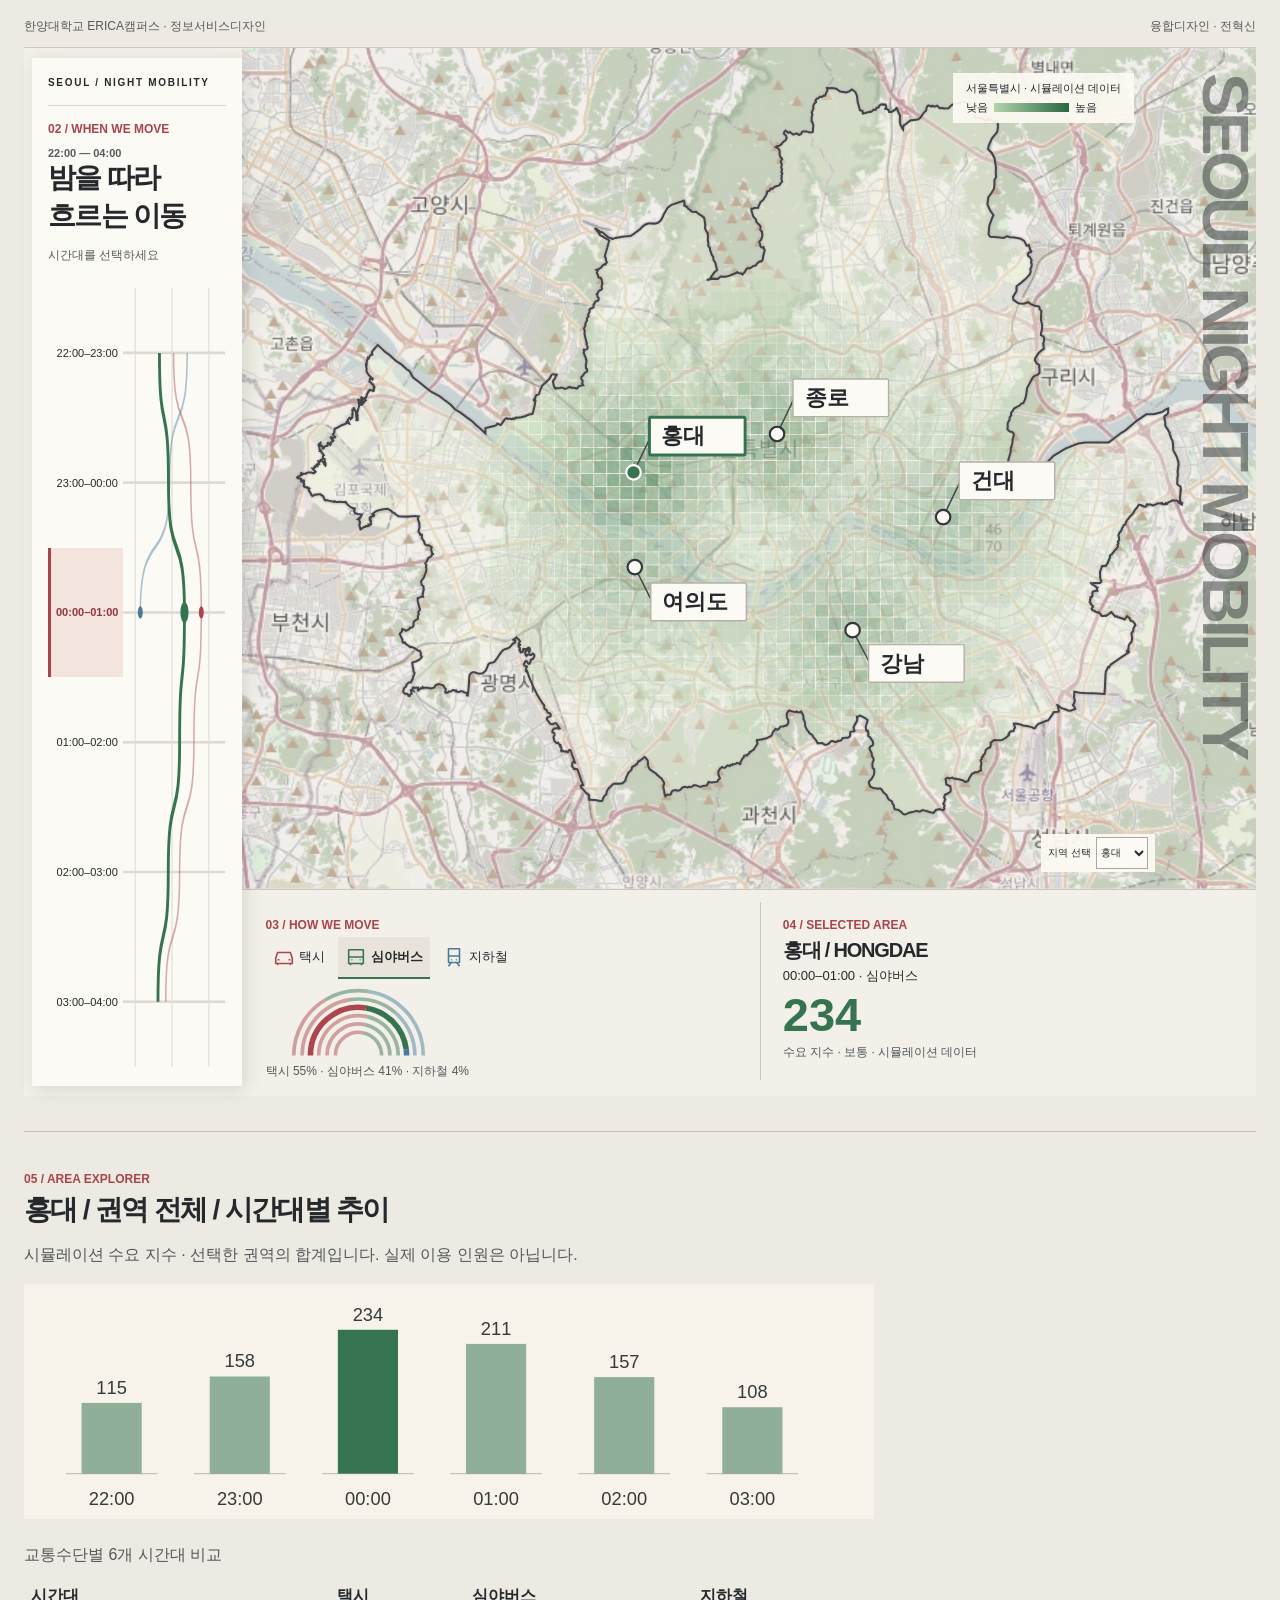
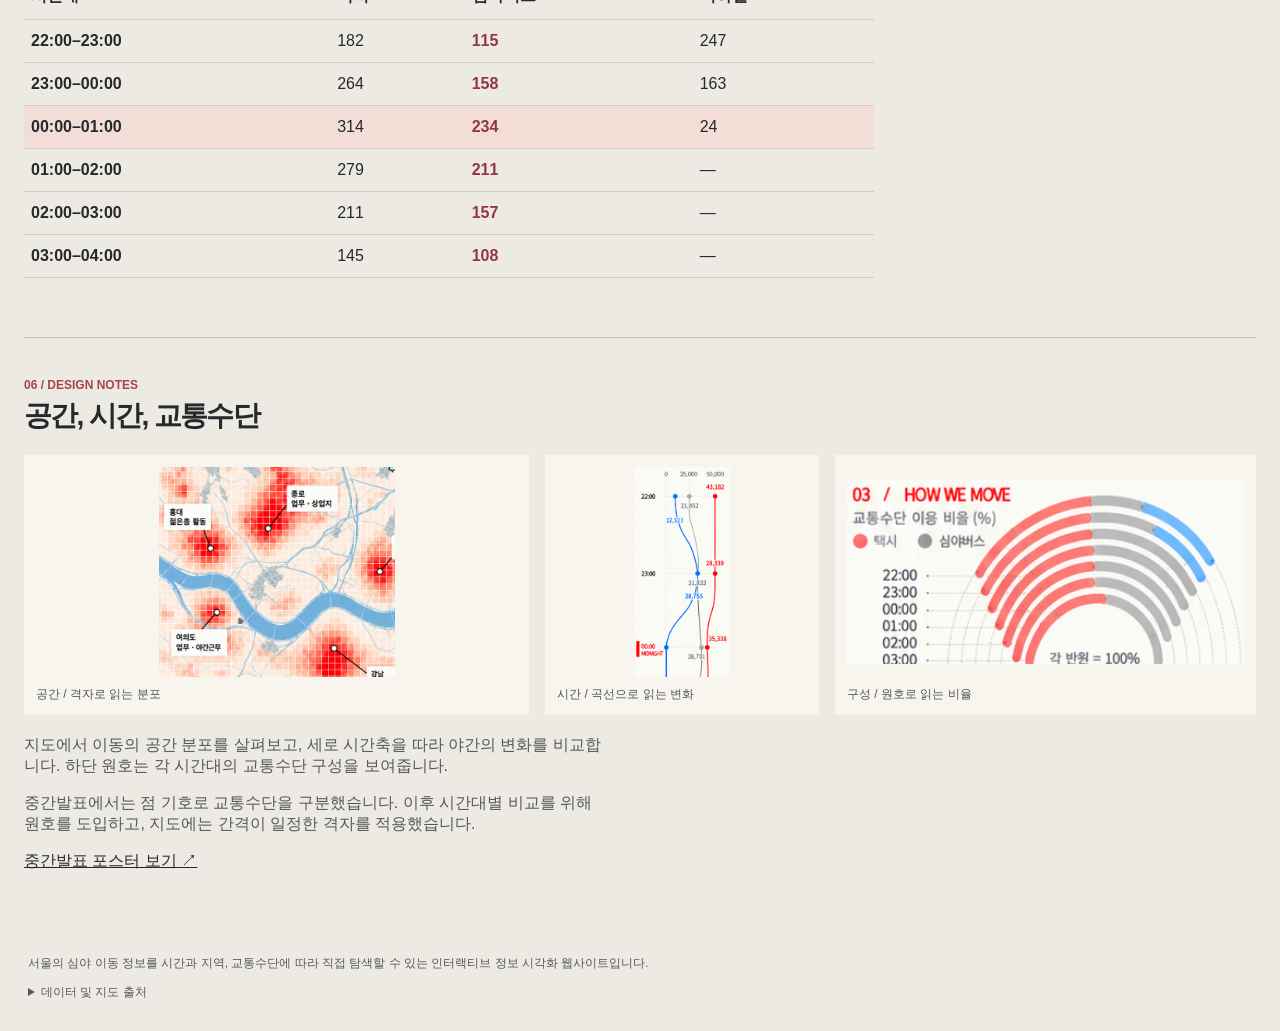
==== commit ad8cdb00: "Enlarge map and enable geographic panning" ====
--- a/index.html
+++ b/index.html
@@ -16,12 +16,11 @@
 <div class="map-top"><span>서울특별시 · 시뮬레이션 데이터</span><div class="legend">낮음 <i></i> 높음</div></div>
 <svg id="map" viewBox="0 0 700 580" aria-label="서울시 지도와 이동 수요 격자"></svg>
 <h1>SEOUL NIGHT MOBILITY</h1>
-<a class="credit" href="https://www.openstreetmap.org/copyright">© OpenStreetMap contributors · ODbL</a>
+
 <div id="map-summary" hidden aria-live="polite"></div><div class="key"><label for="regions">지역 선택</label><select id="regions"></select></div>
 </section>
 <section class="bottom"><div><p class="tag">03 / HOW WE MOVE</p><div id="modes" role="group" aria-label="교통수단"></div><svg id="shares" viewBox="0 0 200 78" role="img" aria-label="선택 지역의 수단별 수요 지수 비중"></svg><small id="share-label"></small></div><div id="info" aria-live="polite"></div></section>
 </div>
-<section class="deep"><p class="tag">05 / AREA EXPLORER</p><h2 id="detail-title"></h2><p id="detail-note"></p><svg id="detail-chart" viewBox="0 0 650 180" role="img" aria-label="선택 교통수단의 시간대별 수요 막대그래프"></svg><div id="detail-data"></div></section><section class="deep"><p class="tag">06 / DESIGN NOTES</p><h2>공간, 시간, 교통수단</h2><div class="design-gallery"><figure><img src="./assets/detail-map.png" alt="원본 포스터의 격자 지도"><figcaption>공간 / 격자로 읽는 분포</figcaption></figure><figure><img src="./assets/detail-time.png" alt="원본 포스터의 세로 추이 곡선"><figcaption>시간 / 곡선으로 읽는 변화</figcaption></figure><figure><img src="./assets/detail-arc.png" alt="원본 포스터의 교통수단 반원 도표"><figcaption>구성 / 원호로 읽는 비율</figcaption></figure></div><p>지도에서 이동의 공간 분포를 살펴보고, 세로 시간축을 따라 야간의 변화를 비교합니다. 하단 원호는 각 시간대의 교통수단 구성을 보여줍니다.</p><p>중간발표에서는 점 기호로 교통수단을 구분했습니다. 이후 시간대별 비교를 위해 원호를 도입하고, 지도에는 간격이 일정한 격자를 적용했습니다.</p><a href="./assets/poster.png">중간발표 포스터 보기 ↗</a></section><footer><p>서울의 심야 이동 정보를 시간과 지역, 교통수단에 따라 직접 탐색할 수 있는 인터랙티브 정보 시각화 웹사이트입니다.</p><details><summary>데이터 및 지도 출처</summary><p>열지도, 도표와 수치는 시뮬레이션입니다. 수요 지수는 비교용이며 실시간 대기 인원, 승객 수, 실제 운행 시간표와 구분됩니다. 지하철 이용 가능성은 역·노선·요일에 따라 달라집니다.</p><p>지도와 서울시 경계는 OpenStreetMap에서 가져왔으며 동일한 Web Mercator 좌표계로 정렬했습니다. 격자는 지역 중심 주변의 가상 분포를 나타냅니다.</p><a href="./assets/poster.png">중간발표 원본 포스터 보기</a></details></footer>
+<section class="deep"><p class="tag">05 / AREA EXPLORER</p><h2 id="detail-title"></h2><p id="detail-note"></p><svg id="detail-chart" viewBox="0 0 650 180" role="img" aria-label="선택 교통수단의 시간대별 수요 막대그래프"></svg><div id="detail-data"></div></section><section class="deep"><p class="tag">06 / DESIGN NOTES</p><h2>공간, 시간, 교통수단</h2><div class="design-gallery"><figure><img src="./assets/detail-map.png" alt="원본 포스터의 격자 지도"><figcaption>공간 / 격자로 읽는 분포</figcaption></figure><figure><img src="./assets/detail-time.png" alt="원본 포스터의 세로 추이 곡선"><figcaption>시간 / 곡선으로 읽는 변화</figcaption></figure><figure><img src="./assets/detail-arc.png" alt="원본 포스터의 교통수단 반원 도표"><figcaption>구성 / 원호로 읽는 비율</figcaption></figure></div><p>지도에서 이동의 공간 분포를 살펴보고, 세로 시간축을 따라 야간의 변화를 비교합니다. 하단 원호는 각 시간대의 교통수단 구성을 보여줍니다.</p><p>중간발표에서는 점 기호로 교통수단을 구분했습니다. 이후 시간대별 비교를 위해 원호를 도입하고, 지도에는 간격이 일정한 격자를 적용했습니다.</p><a href="./assets/poster.png">중간발표 포스터 보기 ↗</a></section><footer><p>서울의 심야 이동 정보를 시간과 지역, 교통수단에 따라 직접 탐색할 수 있는 인터랙티브 정보 시각화 웹사이트입니다.</p><details><summary>데이터 및 지도 출처</summary><p><a href="https://www.openstreetmap.org/copyright">© OpenStreetMap contributors · ODbL</a></p><p>열지도, 도표와 수치는 시뮬레이션입니다. 수요 지수는 비교용이며 실시간 대기 인원, 승객 수, 실제 운행 시간표와 구분됩니다. 지하철 이용 가능성은 역·노선·요일에 따라 달라집니다.</p><p>지도와 서울시 경계는 OpenStreetMap에서 가져왔으며 동일한 Web Mercator 좌표계로 정렬했습니다. 격자는 지역 중심 주변의 가상 분포를 나타냅니다.</p><a href="./assets/poster.png">중간발표 원본 포스터 보기</a></details></footer>
 </main>
-</html>
-
+</html>
--- a/style.css
+++ b/style.css
@@ -16,3 +16,8 @@
 #map-summary strong{font-size:24px;line-height:1.08;font-variant-numeric:tabular-nums;margin-top:3px}
 #map-summary small{font-size:9px;line-height:1.35;color:#66615d}
 @media(max-width:720px){#map-summary{padding:5px 7px 6px;max-width:114px}#map-summary strong{font-size:20px}}
+.marker[aria-pressed=true] rect,.marker:hover rect{stroke:var(--active-mode,#a8444c)}
+.marker[aria-pressed=true] circle{fill:var(--active-mode,#a8444c)}
+.cell:hover,.selected-cell{stroke:var(--active-mode,#a8444c)}
+#map-summary{border-left-color:var(--active-mode,#a8444c)}
+#map-summary strong,#info strong{color:var(--active-mode,#a8444c)}
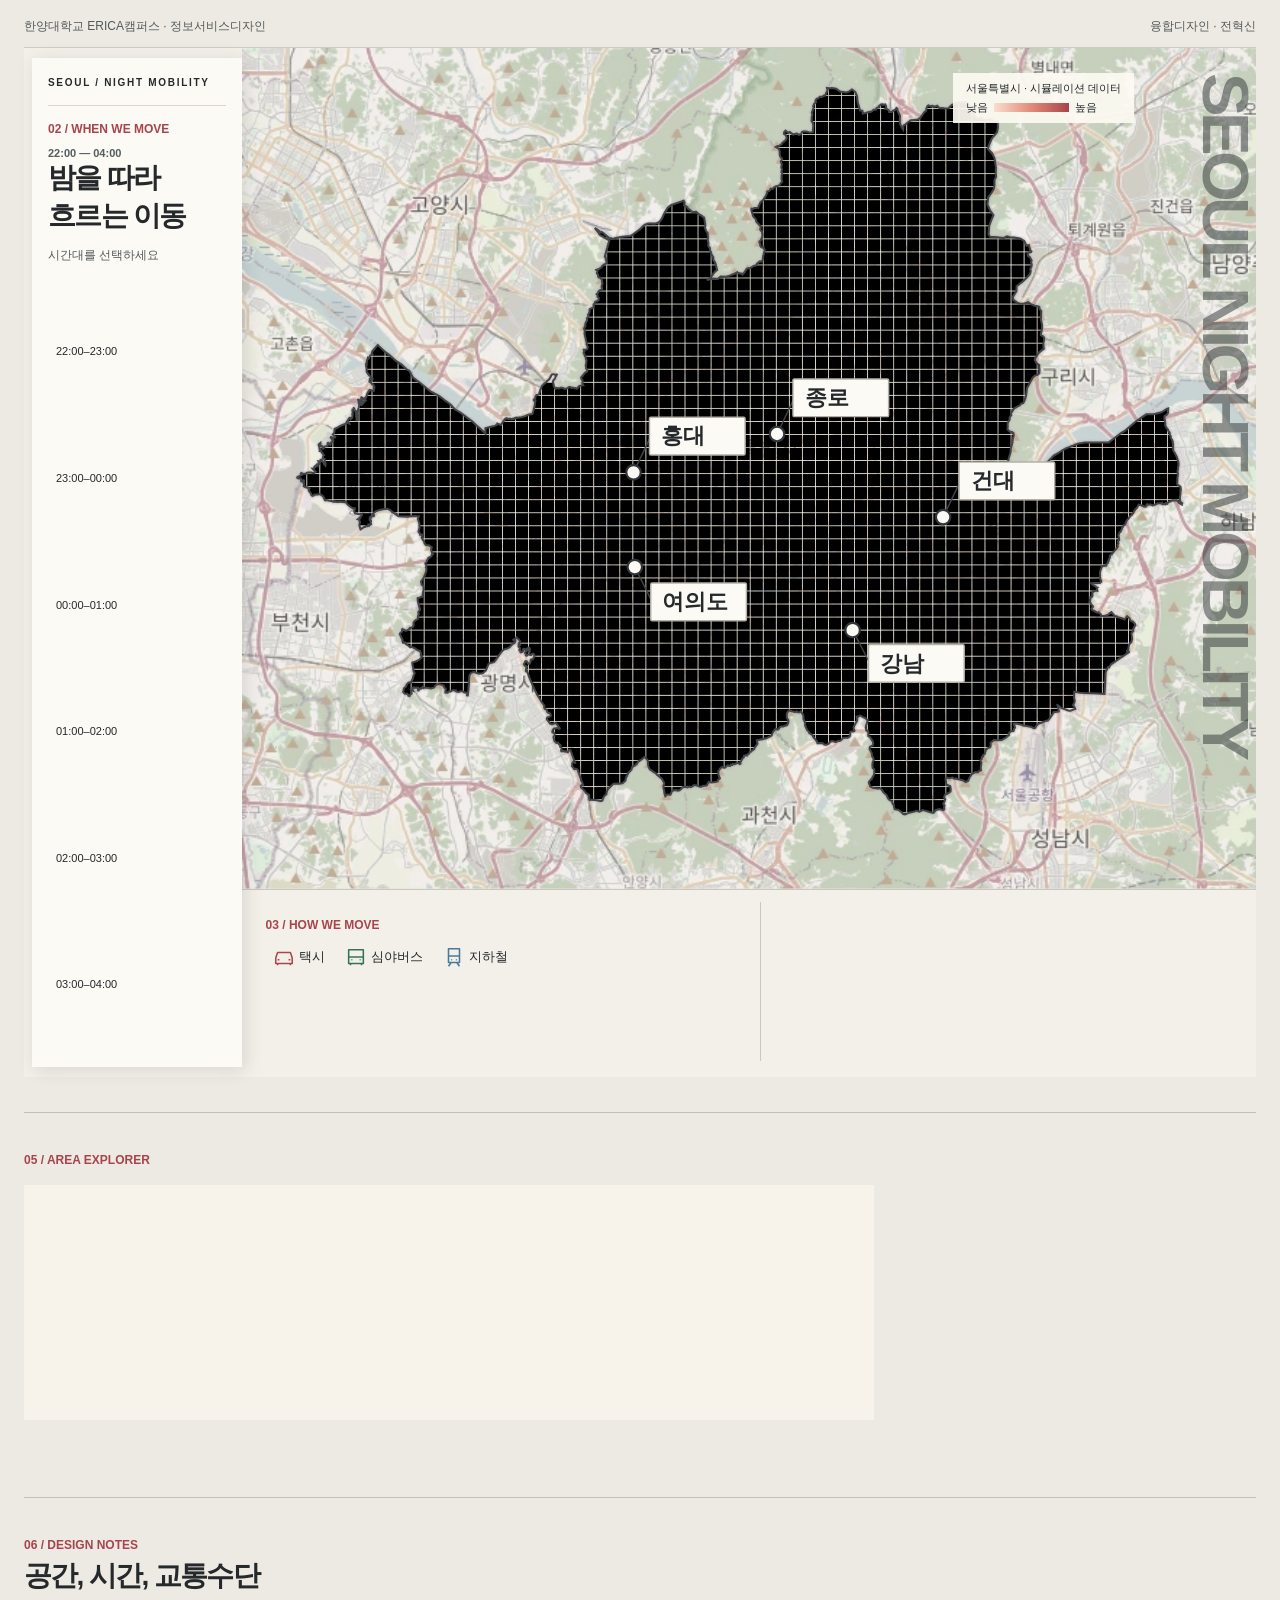
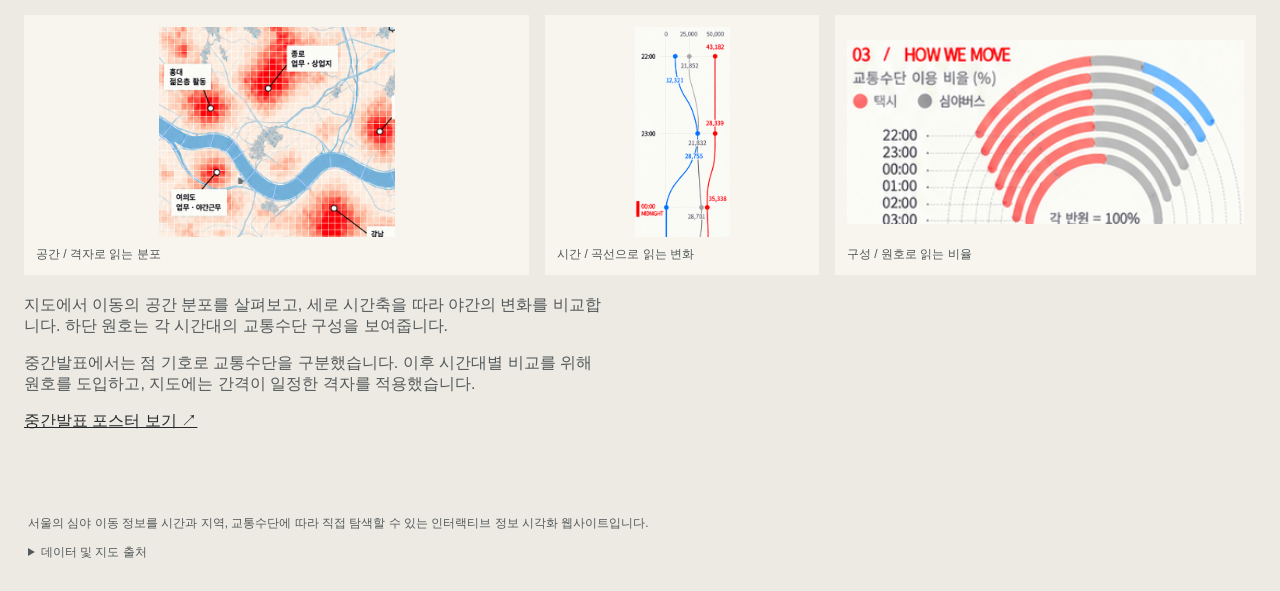
==== commit 991eb793: "Enable cursor-centered wheel zoom and remove region dropdown" ====
--- a/index.html
+++ b/index.html
@@ -17,7 +17,7 @@
 <svg id="map" viewBox="0 0 700 580" aria-label="서울시 지도와 이동 수요 격자"></svg>
 <h1>SEOUL NIGHT MOBILITY</h1>
 
-<div id="map-summary" hidden aria-live="polite"></div><div class="key"><label for="regions">지역 선택</label><select id="regions"></select></div>
+<div id="map-summary" hidden aria-live="polite"></div>
 </section>
 <section class="bottom"><div><p class="tag">03 / HOW WE MOVE</p><div id="modes" role="group" aria-label="교통수단"></div><svg id="shares" viewBox="0 0 200 78" role="img" aria-label="선택 지역의 수단별 수요 지수 비중"></svg><small id="share-label"></small></div><div id="info" aria-live="polite"></div></section>
 </div>
--- a/style.css
+++ b/style.css
@@ -20,4 +20,6 @@
 .marker[aria-pressed=true] circle{fill:var(--active-mode,#a8444c)}
 .cell:hover,.selected-cell{stroke:var(--active-mode,#a8444c)}
 #map-summary{border-left-color:var(--active-mode,#a8444c)}
-#map-summary strong,#info strong{color:var(--active-mode,#a8444c)}
+#map-summary strong,#info strong{color:var(--active-mode,#a8444c)}
+#map{aspect-ratio:700/580;touch-action:none;cursor:grab}
+#map.panning,#map.panning .cell,#map.panning .marker{cursor:grabbing}
